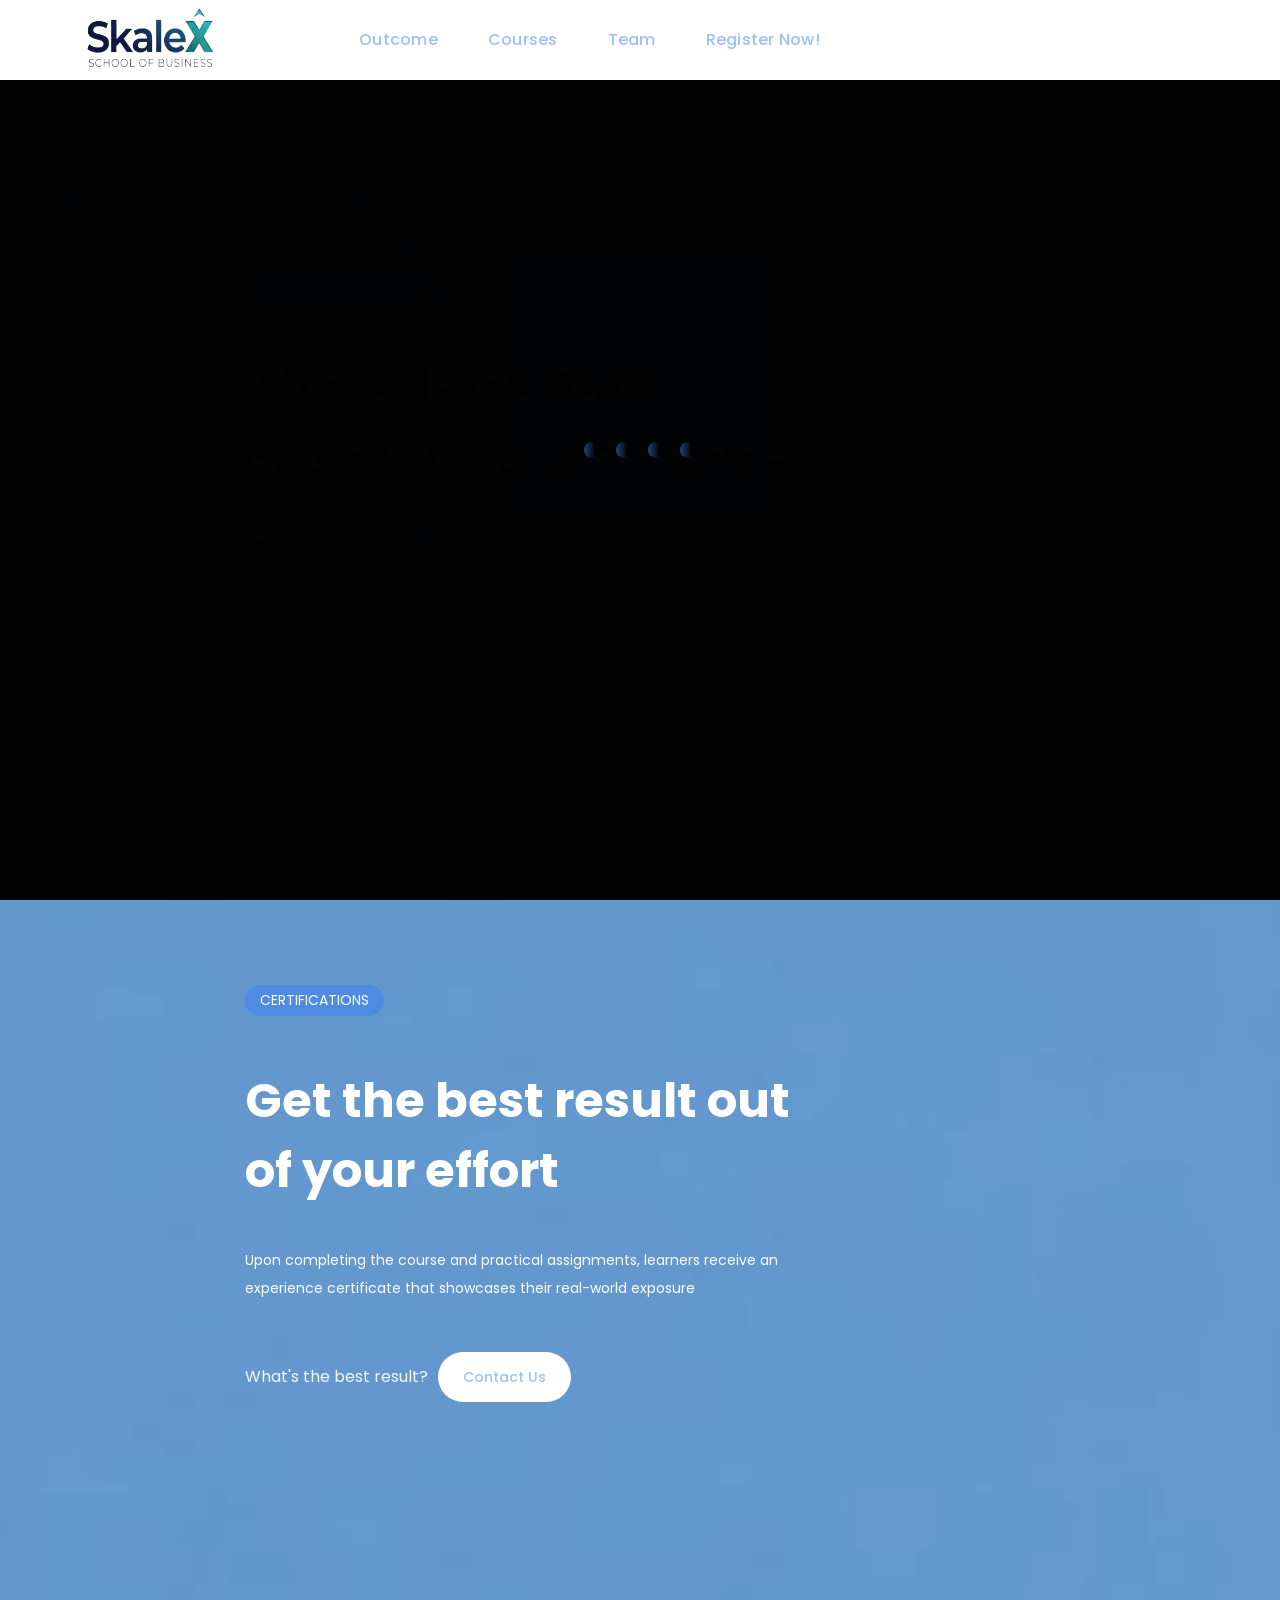
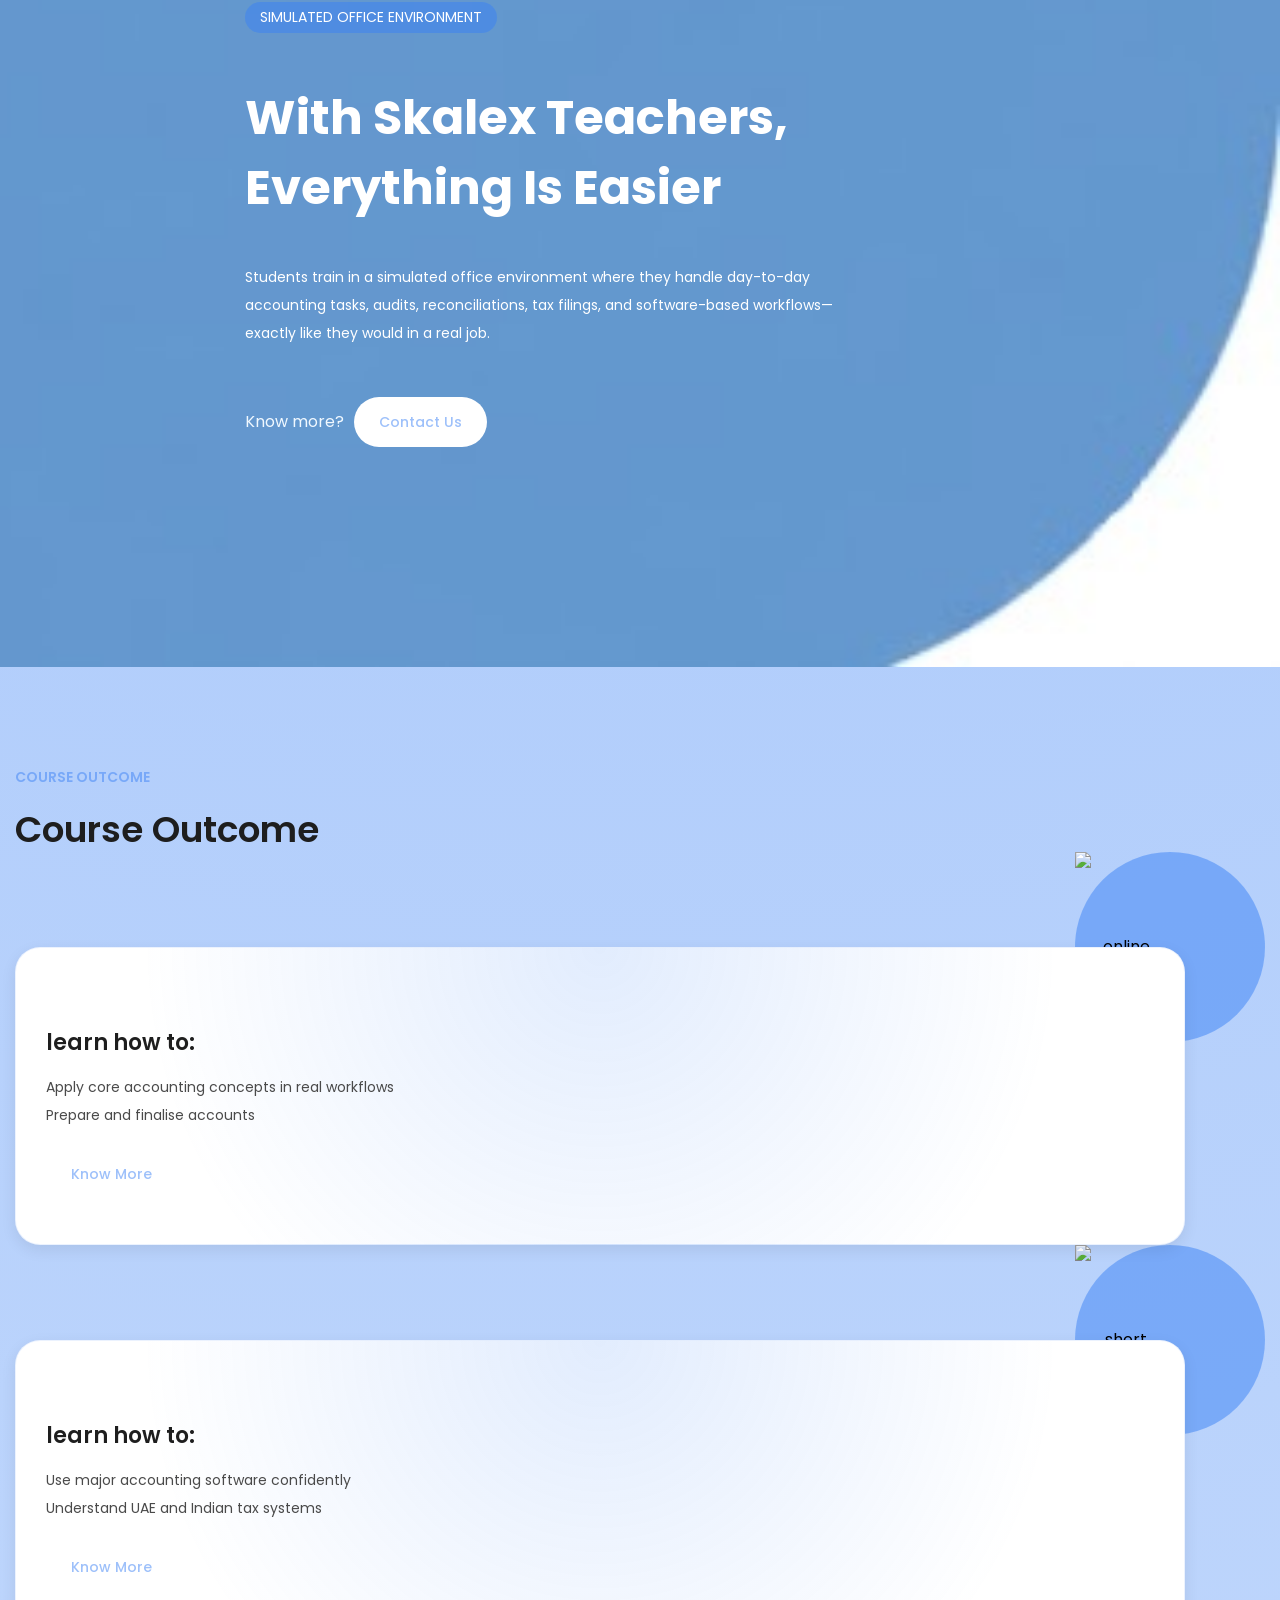
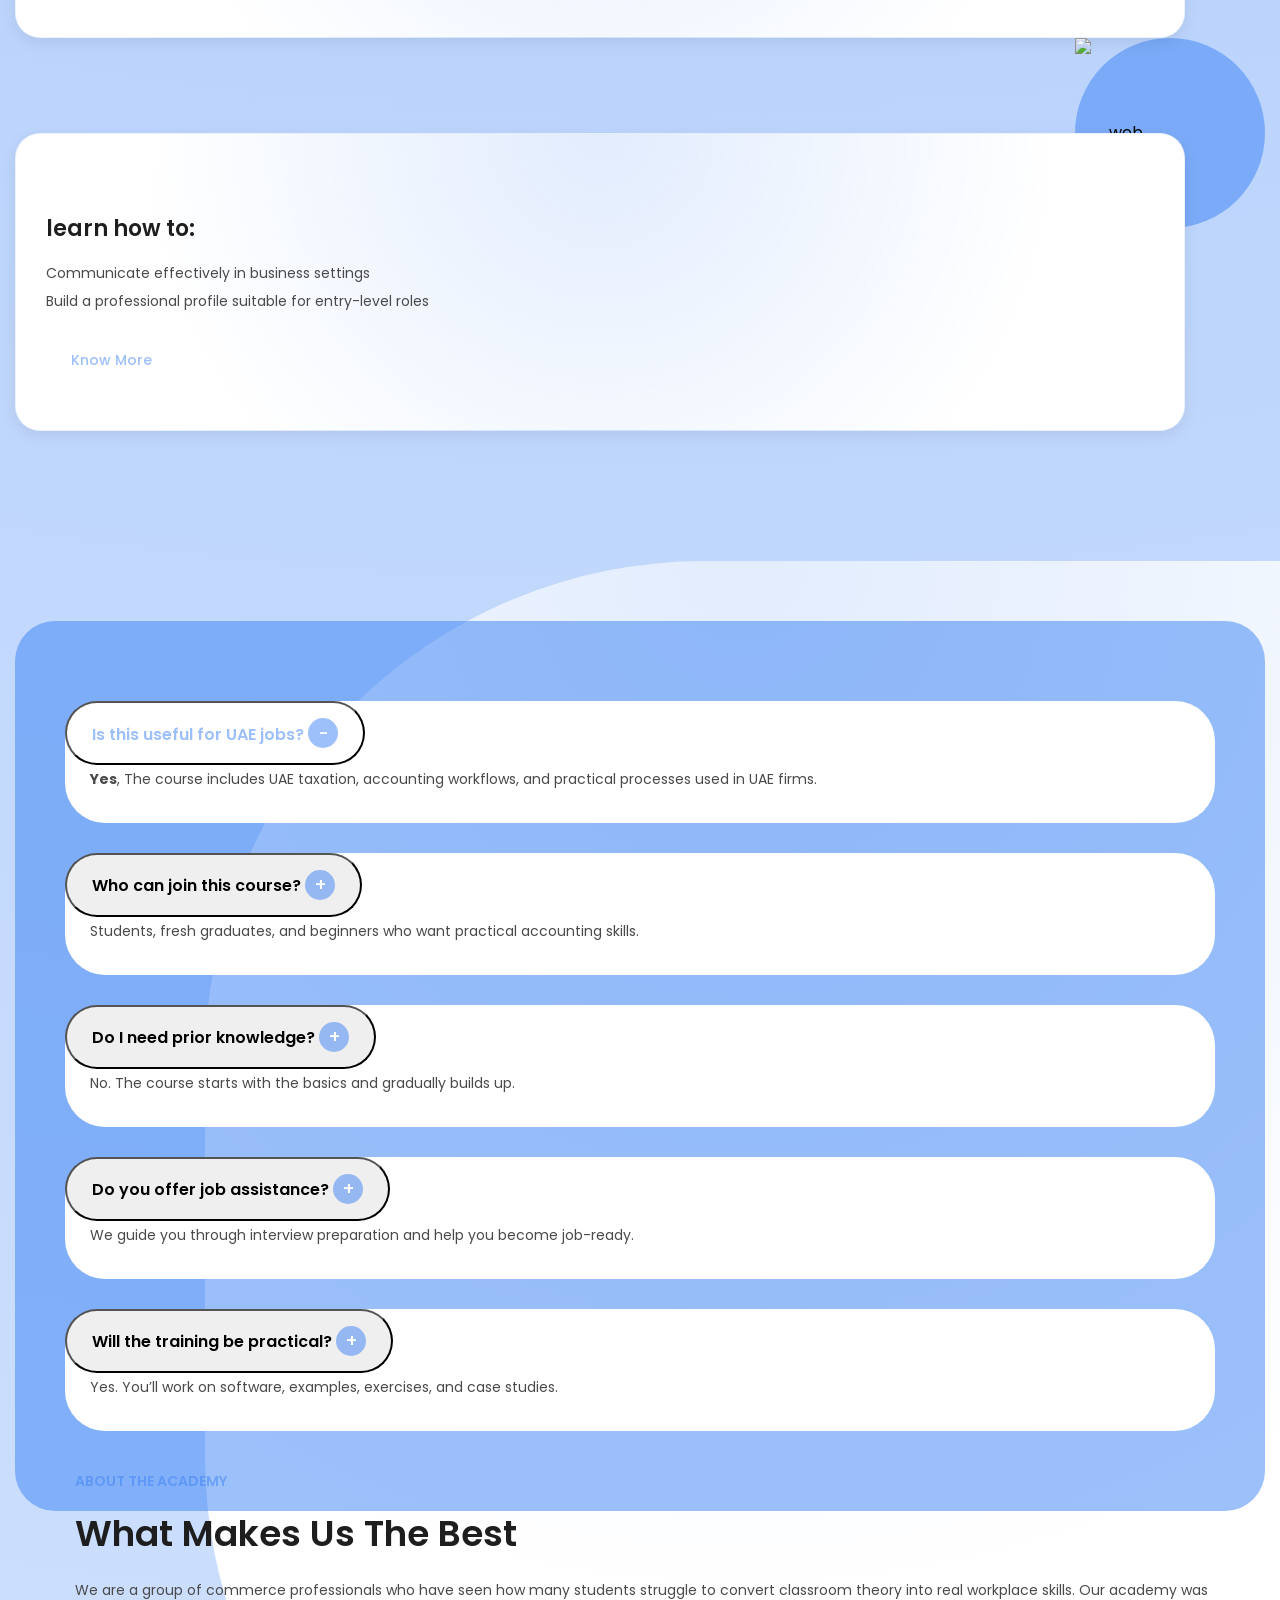
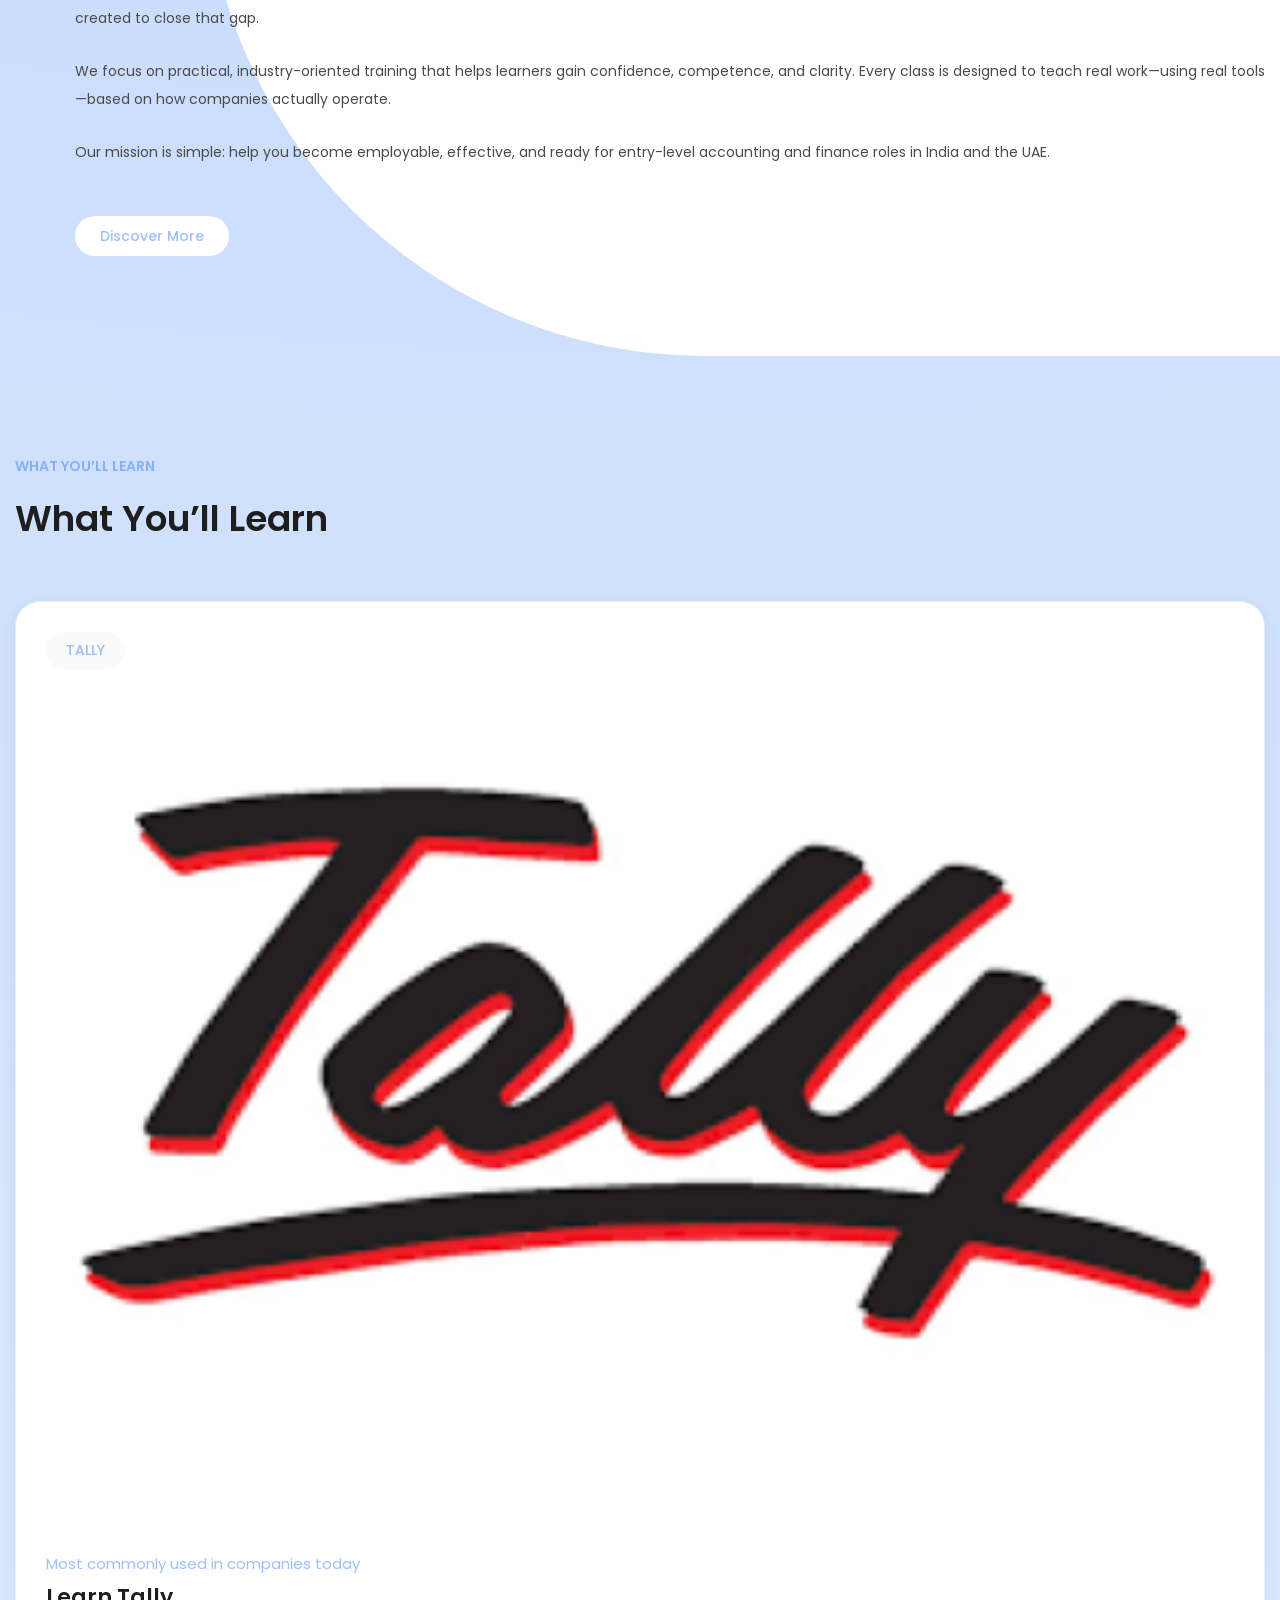
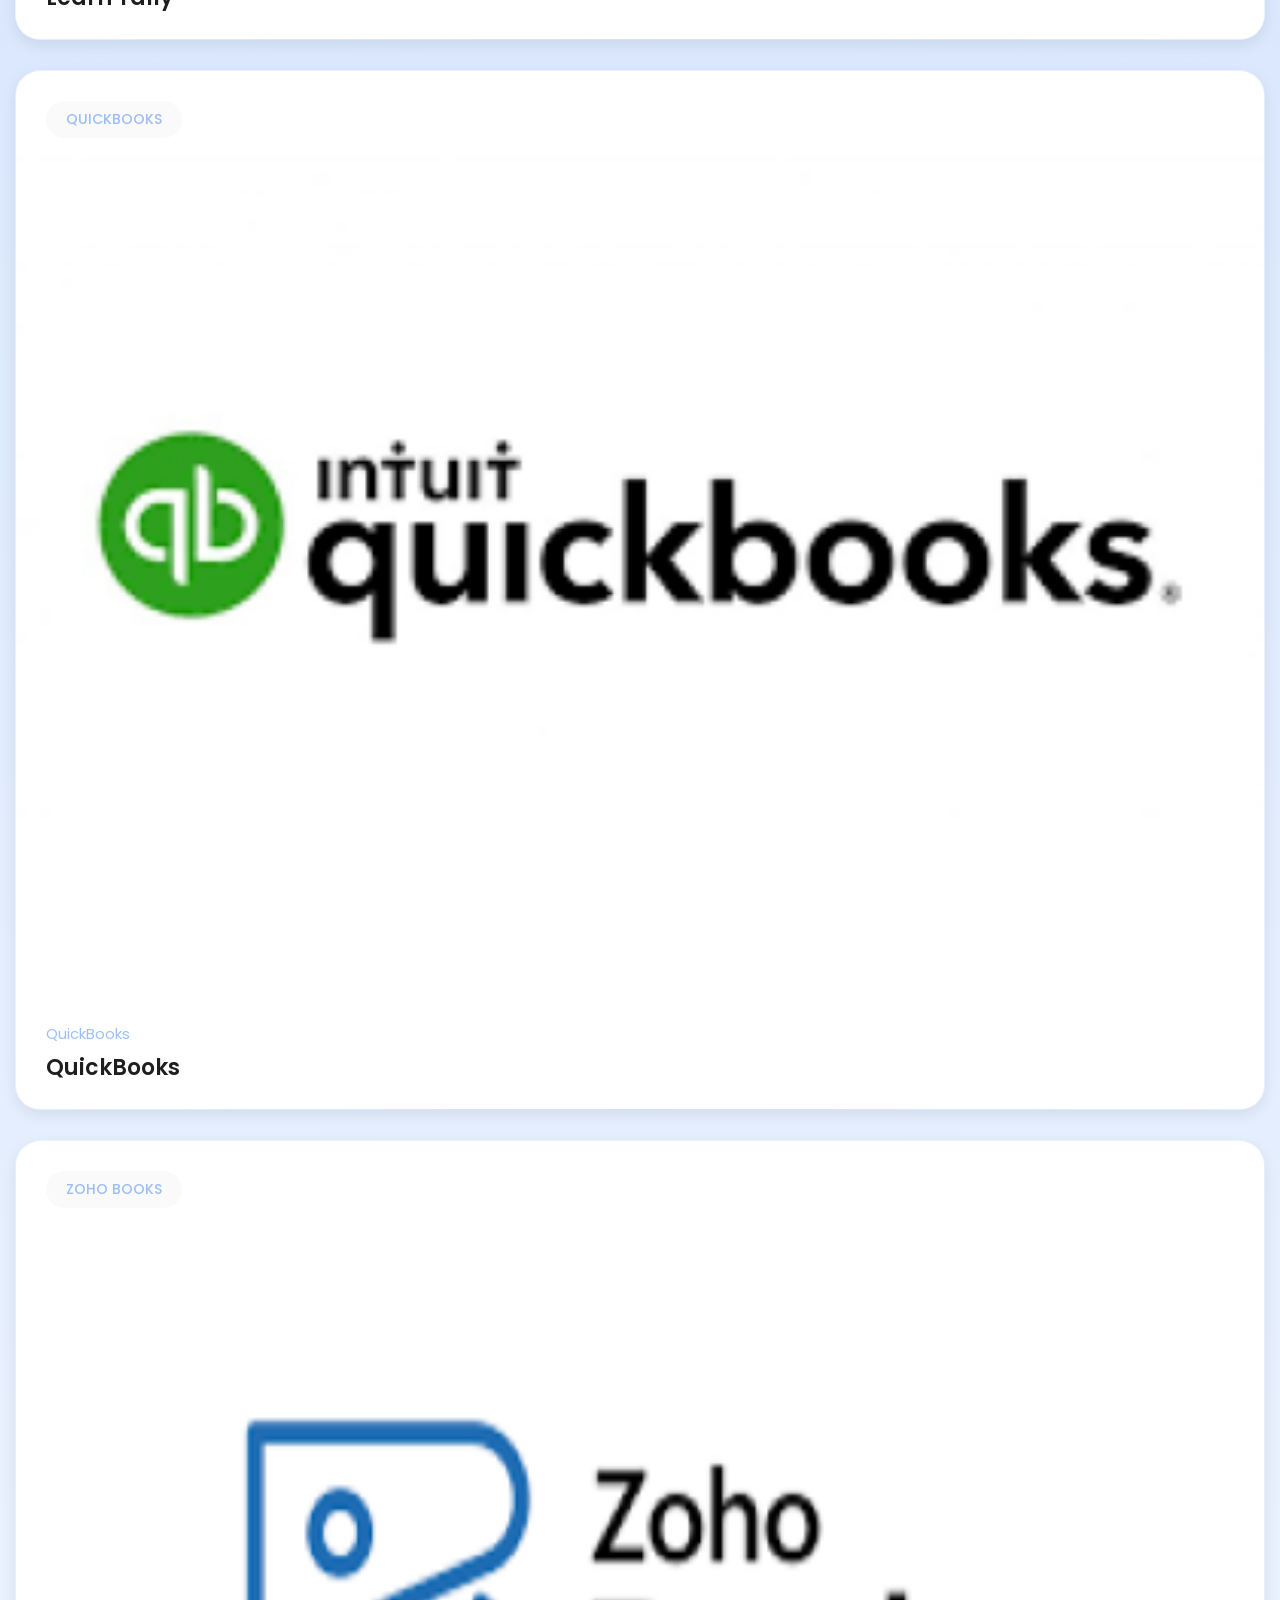
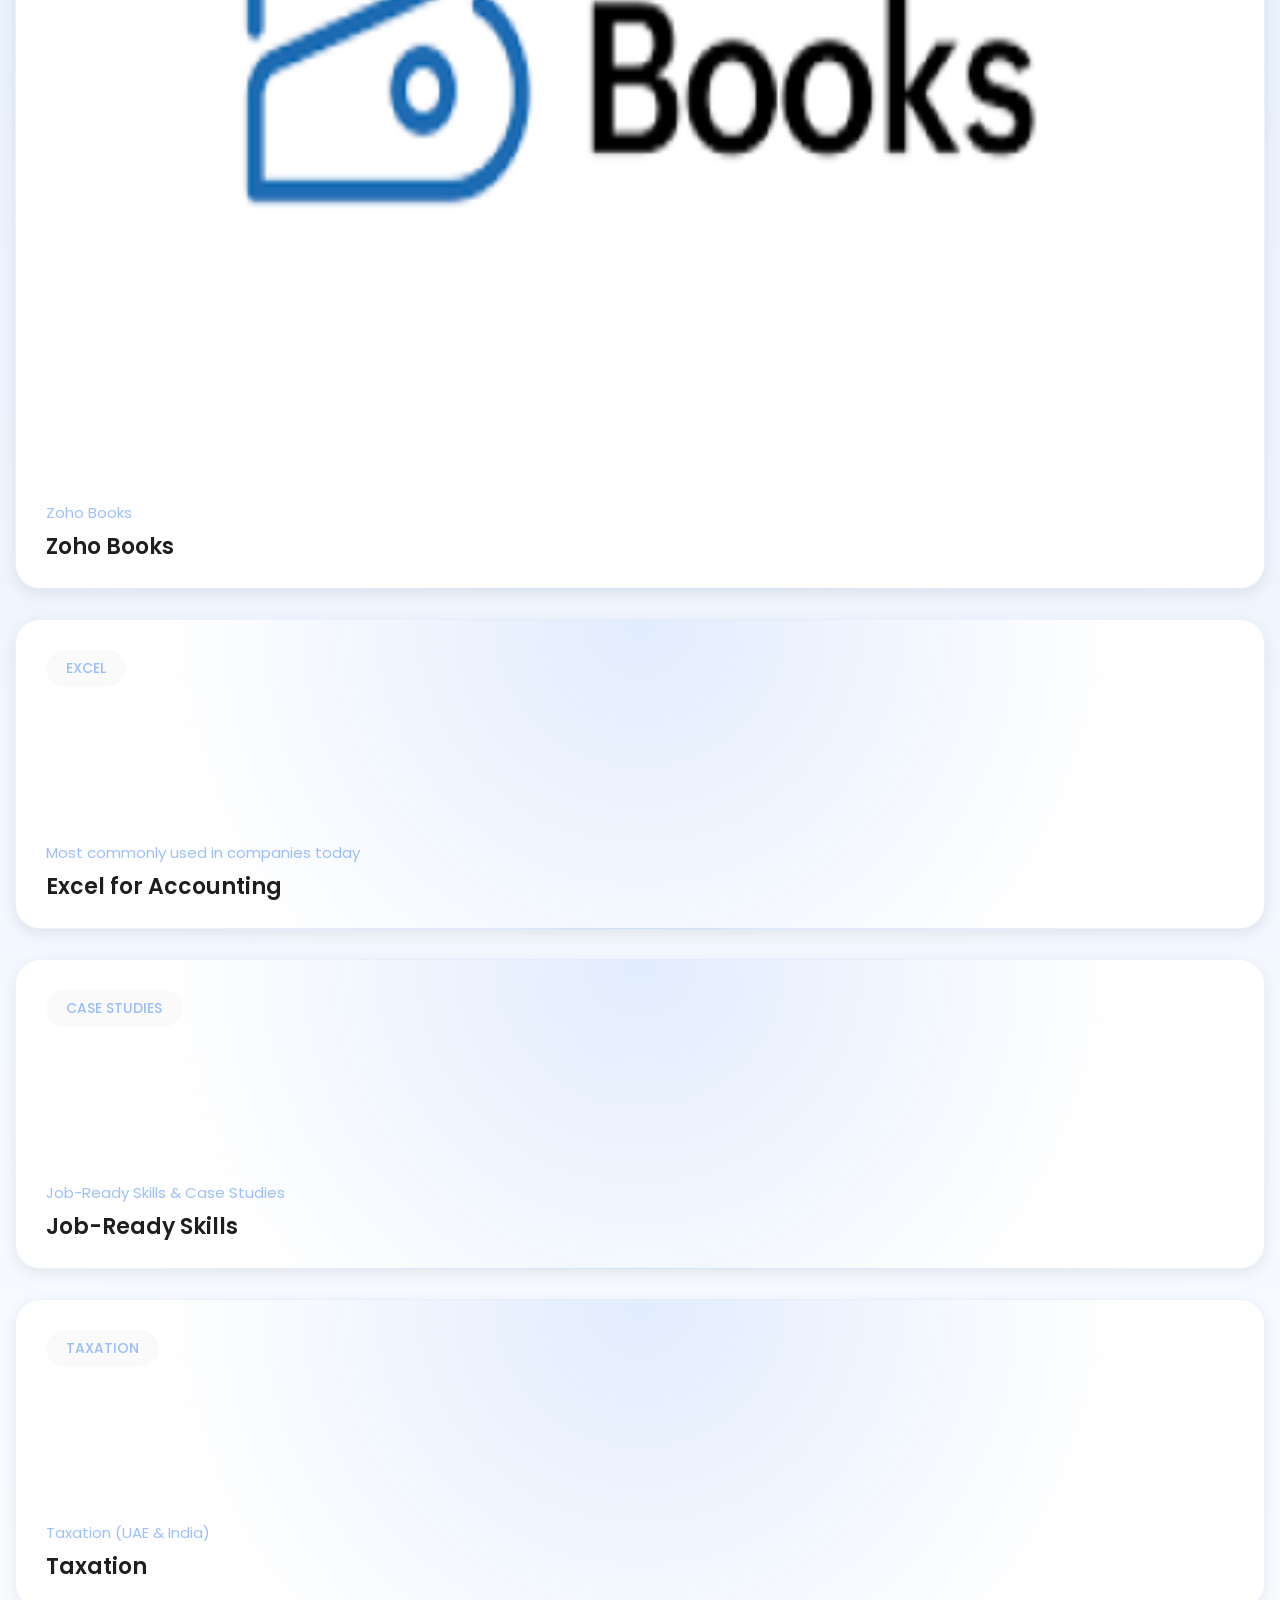
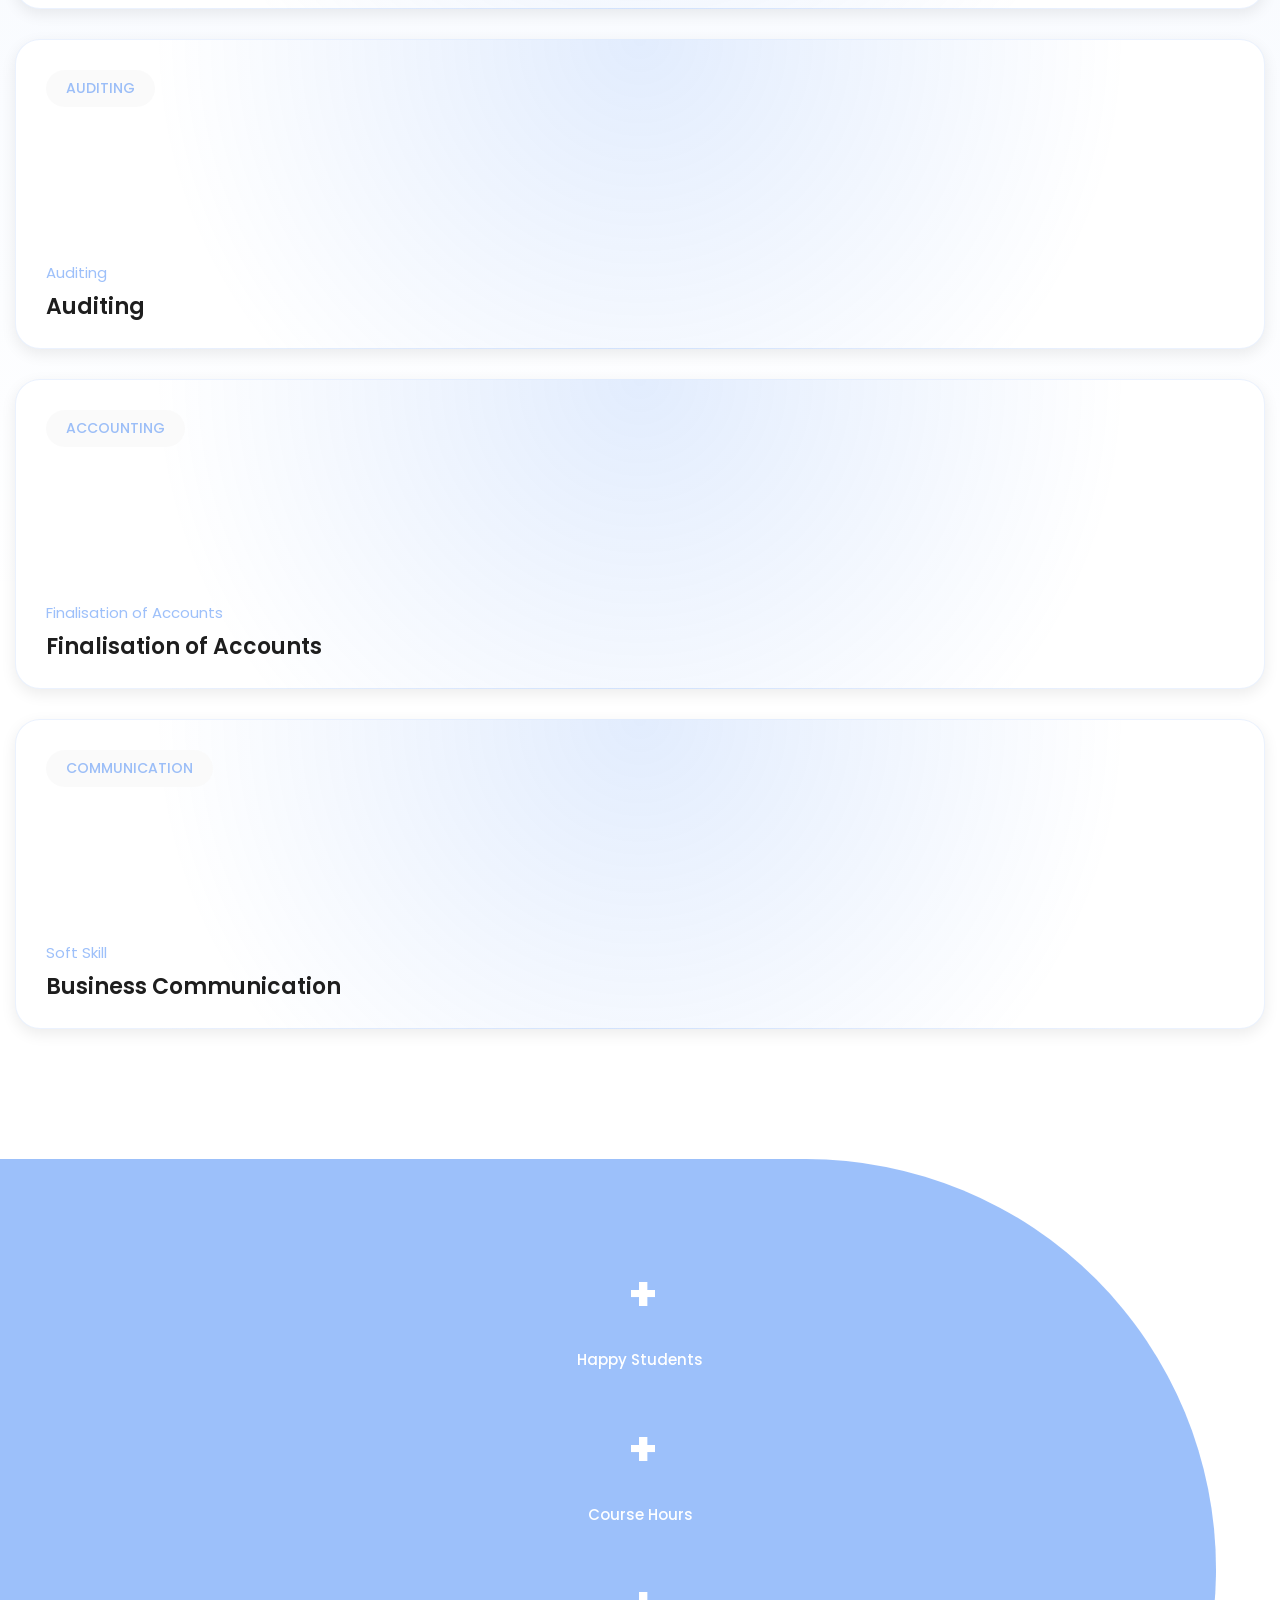
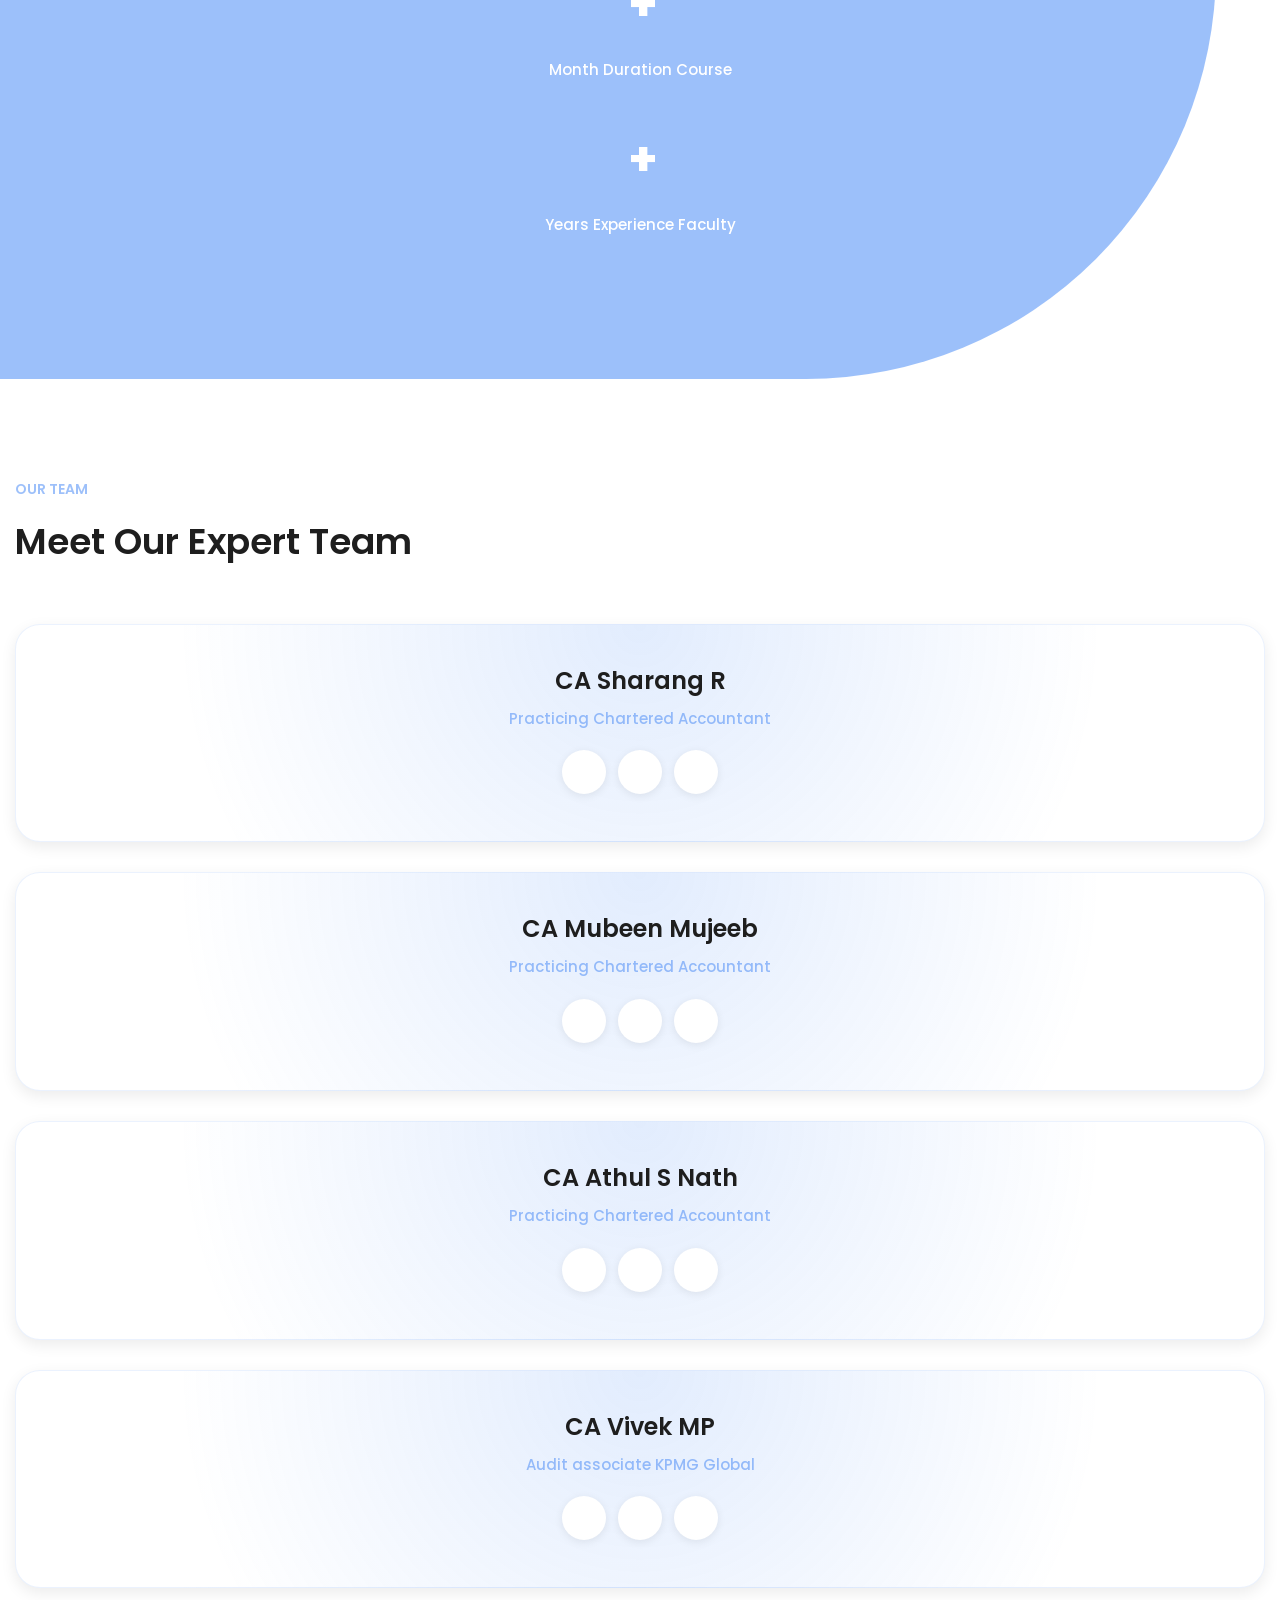
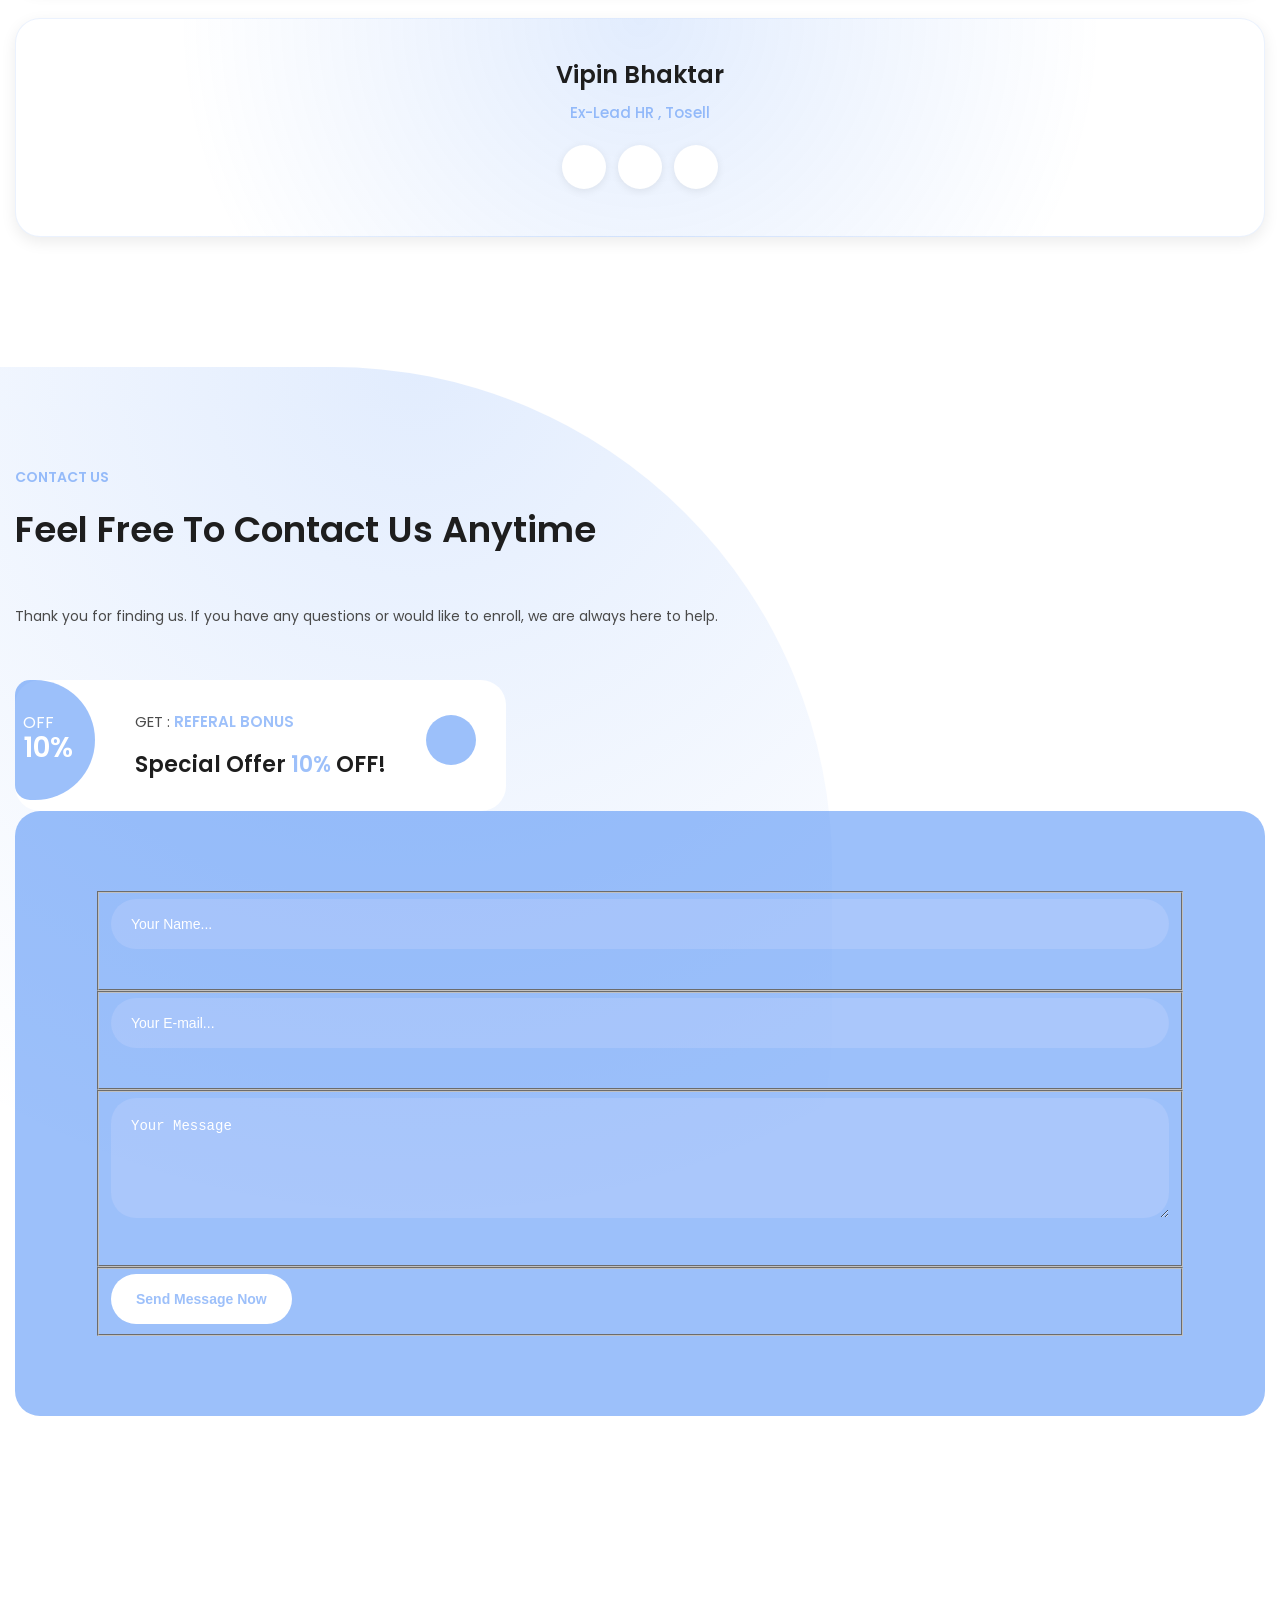
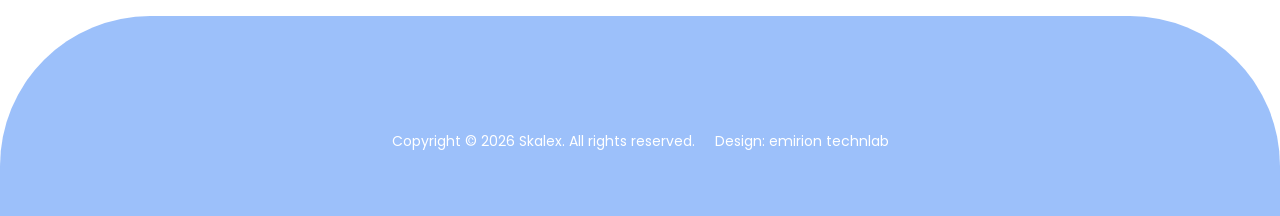
==== index.html @ 78fc22ce "changed responsive" ====
<!DOCTYPE html>
<html lang="en">

  <head>

    <meta charset="utf-8">
    <meta name="viewport" content="width=device-width, initial-scale=1, shrink-to-fit=no">
    <link href="https://fonts.googleapis.com/css2?family=Poppins:wght@100;200;300;400;500;600;700;800;900&display=swap" rel="stylesheet">

    <title>Skalex - Academy</title>

    <!-- Favicon -->
    <link rel="icon" type="image/jpeg" href="assets/images/favicon-removebg-preview.png">

    <!-- Bootstrap core CSS -->
    <link href="vendor/bootstrap/css/bootstrap.min.css" rel="stylesheet">


    <!-- Additional CSS Files -->
    <link rel="stylesheet" href="assets/css/fontawesome.css">
    <link rel="stylesheet" href="assets/css/templatemo-scholar.css">
    <link rel="stylesheet" href="assets/css/owl.css">
    <link rel="stylesheet" href="assets/css/animate.css">
    <link rel="stylesheet"href="https://unpkg.com/swiper@7/swiper-bundle.min.css"/>
    <link rel="stylesheet" href="assets/css/responsive.css">

  </head>

<body>

  <!-- ***** Preloader Start ***** -->
  <div id="js-preloader" class="js-preloader">
    <div class="preloader-inner">
      <span class="dot"></span>
      <div class="dots">
        <span></span>
        <span></span>
        <span></span>
      </div>
    </div>
  </div>
  <!-- ***** Preloader End ***** -->

  <!-- ***** Header Area Start ***** -->
  <header class="header-area header-sticky">
    <div class="container">
        <div class="row">
            <div class="col-12">
                <nav class="main-nav">
                    <!-- ***** Logo Start ***** -->
                    <a href="index.html" class="logo">
                        <img src="assets/images/favicon-removebg-preview.png" alt="Skalex Logo" style="height: 70px; width: auto; max-width: 200px; padding-left: 70px;"> &ensp; &ensp;
                        <!-- <h1>Skalex</h1> -->
                    </a>
                    <!-- ***** Logo End ***** -->
                    <!-- ***** Serach Start ***** -->
                    <!-- <div class="search-input">
                      <form id="search" action="#">
                        <input type="text" placeholder="Type Something" id='searchText' name="searchKeyword" onkeypress="handle" />
                        <i class="fa fa-search"></i>
                      </form>
                    </div> -->
                    <!-- ***** Serach Start ***** -->
                    <!-- ***** Menu Start ***** -->
                    <ul class="nav">
                      <li class="scroll-to-section"><a href="#top" class="active">Home</a></li>
                      <li class="scroll-to-section"><a href="#services">Outcome</a></li>
                      <li class="scroll-to-section"><a href="#courses">Courses</a></li>
                      <li class="scroll-to-section"><a href="#team">Team</a></li>
                      <!-- <li class="scroll-to-section"><a href="#events">Events</a></li> -->
                      <li class="scroll-to-section"><a href="https://wa.me/919895913599?text=Hi%2C%20I%20would%20like%20to%20know%20more%20about%20Skalex%20Institute">Register Now!</a></li>
                  </ul>   
                    <a class='menu-trigger'>
                        <span>Menu</span>
                    </a>
                    <!-- ***** Menu End ***** -->
                </nav>
            </div>
        </div>
    </div>
  </header>
  <!-- ***** Header Area End ***** -->

  <div class="main-banner" id="top">
    <div class="container">
      <div class="row">
        <div class="col-lg-12">
          <div class="owl-carousel owl-banner">
            <div class="item item-1">
              <div class="header-text">
                <span class="category">Real-World Training</span>
                <h2>Master Practical Accounting & Finance Skills</h2>
                <p>Learn Accounts, Audit, Taxation, and top finance software from experienced commerce professionals. Build real, job-ready skills for opportunities in India and the UAE.</p>
                <div class="buttons">
                  <div class="main-button">
                   <span style="color: aliceblue; margin-right: 10px; display: inline-block;">What's Skalex?</span><a href="https://wa.me/919895913599?text=Hi%2C%20I%20would%20like%20to%20know%20more%20about%20Skalex%20Institute">Contact Us</a>
                  </div>
                  <!-- <div class="icon-button">
                    <a href="#"><i class="fa fa-play"></i> What's Skalex?</a>
                  </div> -->
                </div>
              </div>
            </div>
            <div class="item item-2">
              <div class="header-text">
                <span class="category">certifications</span>
                <h2>Get the best result out of your effort</h2>
                <p>Upon completing the course and practical assignments, learners receive an experience certificate that showcases their real-world exposure</p>
                <div class="buttons">
                  <div class="main-button">
                    <span style="color: aliceblue; margin-right: 10px; display: inline-block;">What's the best result?</span><a href="https://wa.me/919895913599?text=Hi%2C%20I%20would%20like%20to%20know%20more%20about%20Skalex%20Institute">Contact Us</a>
                  </div>
                  <!-- <div class="icon-button">
                    <a href="#"><i class="fa fa-play"></i> What's the best result?</a>
                  </div> -->
                </div>
              </div>
            </div>
            <div class="item item-3">
              <div class="header-text">
                <span class="category">simulated office environment</span>
                <h2>With Skalex Teachers, Everything Is Easier</h2>
                <p>Students train in a simulated office environment where they handle day-to-day accounting tasks, audits, reconciliations, tax filings, and software-based workflows—exactly like they would in a real job.</p>
                <div class="buttons">
                  <div class="main-button">
                  <span style="color: aliceblue; margin-right: 10px; display: inline-block;">Know more?</span><a href="https://wa.me/919895913599?text=Hi%2C%20I%20would%20like%20to%20know%20more%20about%20Skalex%20Institute">Contact Us</a>
                  </div>
                  <!-- <div class="icon-button">
                    <a href="#"><i class="fa fa-play"></i> Know more?</a>
                  </div> -->
                </div>
              </div>
            </div>
          </div>
        </div>
      </div>
    </div>
  </div>

  <div class="services section" id="services">
    <div class="container">
      <div class="row">
        <div class="col-lg-12 text-center">
          <div class="section-heading">
            <h6>Course outcome</h6>
            <h2>course outcome</h2>
          </div>
        </div>
      </div>
      <div class="row">
        <div class="col-lg-4 col-md-6 col-sm-12">
          <div class="service-item">
            <div class="icon">
              <img src="assets/images/service-01.png" alt="online degrees">
            </div>
            <div class="main-content">
              <h4>learn how to:</h4>
              <p>Apply core accounting concepts in real workflows<br>Prepare and finalise accounts</p>
              <div class="main-button">
                <a href="https://wa.me/919895913599?text=Hi%2C%20I%20would%20like%20to%20know%20more%20about%20Skalex%20Institute">Know More</a>
              </div>
            </div>
          </div>
        </div>
        <div class="col-lg-4 col-md-6">
          <div class="service-item">
            <div class="icon">
              <img src="assets/images/service-02.png" alt="short courses">
            </div>
            <div class="main-content">
              <h4>learn how to:</h4>
              <p>Use major accounting software confidently<br>Understand UAE and Indian tax systems</p>
              <div class="main-button">
                <a href="https://wa.me/919895913599?text=Hi%2C%20I%20would%20like%20to%20know%20more%20about%20Skalex%20Institute">Know More</a>
              </div>
            </div>
          </div>
        </div>
        <div class="col-lg-4 col-md-6">
          <div class="service-item">
            <div class="icon">
              <img src="assets/images/service-03.png" alt="web experts">
            </div>
            <div class="main-content">
              <h4>learn how to:</h4>
              <p>Communicate effectively in business settings<br>Build a professional profile suitable for entry-level roles</p>
              <div class="main-button">
                <a href="https://wa.me/919895913599?text=Hi%2C%20I%20would%20like%20to%20know%20more%20about%20Skalex%20Institute">Know More</a>
              </div>
            </div>
          </div>
        </div>
      </div>
    </div>
  </div>

  <div class="section about-us">
    <div class="container">
      <div class="row">
        <div class="col-lg-6 offset-lg-1">
          <div class="accordion" id="accordionExample">
            <div class="accordion-item">
              <h2 class="accordion-header" id="headingOne">
                <button class="accordion-button" type="button" data-bs-toggle="collapse" data-bs-target="#collapseOne" aria-expanded="true" aria-controls="collapseOne">
                  Is this useful for UAE jobs?
                </button>
              </h2>
              <div id="collapseOne" class="accordion-collapse collapse show" aria-labelledby="headingOne" data-bs-parent="#accordionExample">
                <div class="accordion-body">
                  <strong>Yes</strong>,  The course includes UAE taxation, accounting workflows, and practical processes used in UAE firms.

 
                </div>
              </div>
            </div>
            <div class="accordion-item">
              <h2 class="accordion-header" id="headingTwo">
                <button class="accordion-button collapsed" type="button" data-bs-toggle="collapse" data-bs-target="#collapseTwo" aria-expanded="false" aria-controls="collapseTwo">
                  Who can join this course?
                </button>
              </h2>
              <div id="collapseTwo" class="accordion-collapse collapse" aria-labelledby="headingTwo" data-bs-parent="#accordionExample">
                <div class="accordion-body">
                  Students, fresh graduates, and beginners who want practical accounting skills.
<!-- 
                  <strong>almesit amet</strong>, consectetur adipiscing elit, sed doesn't eiusmod tempor incididunt ut labore consectetur <code>adipiscing</code> elit, sed do eiusmod tempor incididunt ut labore et dolore magna aliqua. Quis ipsum suspendisse ultrices gravida.
                   -->
                </div>
              </div>
            </div>
            <div class="accordion-item">
              <h2 class="accordion-header" id="headingThree">
                <button class="accordion-button collapsed" type="button" data-bs-toggle="collapse" data-bs-target="#collapseThree" aria-expanded="false" aria-controls="collapseThree">
                  Do I need prior knowledge?
                </button>
              </h2>
              <div id="collapseThree" class="accordion-collapse collapse" aria-labelledby="headingThree" data-bs-parent="#accordionExample">
                <div class="accordion-body">
                 No. The course starts with the basics and gradually builds up.
 
                </div>
              </div>
            </div>
            <div class="accordion-item">
              <h2 class="accordion-header" id="headingFourA">
                <button class="accordion-button collapsed" type="button" data-bs-toggle="collapse" data-bs-target="#collapseFourA" aria-expanded="false" aria-controls="collapseFourA">
                  Do you offer job assistance?
                </button>
              </h2>
              <div id="collapseFourA" class="accordion-collapse collapse" aria-labelledby="headingFourA" data-bs-parent="#accordionExample">
                <div class="accordion-body">
                 We guide you through interview preparation and help you become job-ready.
 
                </div>
              </div>
            </div>
            <div class="accordion-item">
              <h2 class="accordion-header" id="headingFour">
                <button class="accordion-button collapsed" type="button" data-bs-toggle="collapse" data-bs-target="#collapseFour" aria-expanded="false" aria-controls="collapseFour">
                  Will the training be practical?
                </button>
              </h2>
              <div id="collapseFour" class="accordion-collapse collapse" aria-labelledby="headingFour" data-bs-parent="#accordionExample">
                <div class="accordion-body">
                  Yes. You’ll work on software, examples, exercises, and case studies. 
                </div>
              </div>
            </div>
          </div>
        </div>
        <div class="col-lg-5 align-self-center">
          <div class="section-heading">
            <h6>About the Academy</h6>
            <h2>What makes us the best</h2>
            <p>We are a group of commerce professionals who have seen how many students struggle to convert classroom theory into real workplace skills. Our academy was created to close that gap.</p>
            <br>
            <p>We focus on practical, industry-oriented training that helps learners gain confidence, competence, and clarity. Every class is designed to teach real work—using real tools—based on how companies actually operate.</p>
            <br>
            <p>Our mission is simple: help you become employable, effective, and ready for entry-level accounting and finance roles in India and the UAE.</p>
            <div class="main-button">
              <a href="#">Discover More</a>
            </div>
          </div>
        </div>
      </div>
    </div>
  </div>

  <section class="section courses" id="courses" >
    <div class="container">
      <div class="row">
        <div class="col-lg-12 text-center">
          <div class="section-heading">
            <h6>What You’ll Learn</h6>
            <h2>What You’ll Learn</h2>
          </div>
        </div>
      </div>
      <!-- <ul class="event_filter">
        <li>
          <a class="is_active" href="#!" data-filter="*">Show All</a>
        </li>
        <li>
          <a href="#!" data-filter=".design">Webdesign</a>
        </li>
        <li>
          <a href="#!" data-filter=".development">Development</a>
        </li>
        <li>
          <a href="#!" data-filter=".wordpress">Wordpress</a>
        </li>
      </ul> -->
      <div class="row event_box">
        <div class="col-lg-4 col-md-6 align-self-center mb-30 event_outer design">
          <div class="events_item">
            <div class="thumb">
              <a href="#"><img src="assets/images/Tally.png" alt=""></a>
              <span class="category">Tally</span>
              <!-- <span class="price"><h6><em>*</em>*</h6></span> -->
            </div>
            <div class="down-content">
              <span class="author">Most commonly used in companies today</span>
              <h4>Learn Tally</h4>
            </div>
          </div>
        </div>
        <div class="col-lg-4 col-md-6 align-self-center mb-30 event_outer development">
          <div class="events_item">
            <div class="thumb">
              <a href="#"><img src="assets/images/Quickbooks.png" alt=""></a>
              <span class="category">QuickBooks</span>
              <!-- <span class="price"><h6><em>*</em>New</h6></span> -->
            </div>
            <div class="down-content">
              <span class="author">QuickBooks</span>
              <h4>QuickBooks</h4>
            </div>
          </div>
        </div>
        <div class="col-lg-4 col-md-6 align-self-center mb-30 event_outer design wordpress">
          <div class="events_item">
            <div class="thumb">
              <a href="#"><img src="assets/images/Zoho.png" alt=""></a>
              <span class="category">Zoho Books</span>
              <!-- <span class="price"><h6><em>$</em>640</h6></span> -->
            </div>
            <div class="down-content">
              <span class="author">Zoho Books</span>
              <h4>Zoho Books</h4>
            </div>
          </div>
        </div>
        <div class="col-lg-4 col-md-6 align-self-center mb-30 event_outer design">
          <div class="events_item">
            <div class="thumb">
              <a href="#"><img src="assets/images/course-06.jpg" alt=""></a>
              <span class="category">Excel</span>
              <!-- <span class="price"><h6><em>*</em>*</h6></span> -->
            </div>
            <div class="down-content">
              <span class="author">Most commonly used in companies today</span>
              <h4>Excel for Accounting</h4>
            </div>
          </div>
        </div>
        <div class="col-lg-4 col-md-6 align-self-center mb-30 event_outer development">
          <div class="events_item">
            <div class="thumb">
              <a href="#"><img src="assets/images/course-02.jpg" alt=""></a>
              <span class="category">Case Studies</span>
              <!-- <span class="price"><h6><em>*</em>New</h6></span> -->
            </div>
            <div class="down-content">
              <span class="author">Job-Ready Skills & Case Studies</span>
              <h4>Job-Ready Skills</h4>
            </div>
          </div>
        </div>
        <div class="col-lg-4 col-md-6 align-self-center mb-30 event_outer design wordpress">
          <div class="events_item">
            <div class="thumb">
              <a href="#"><img src="assets/images/course-03.jpg" alt=""></a>
              <span class="category">Taxation</span>
              <!-- <span class="price"><h6><em>$</em>640</h6></span> -->
            </div>
            <div class="down-content">
              <span class="author">Taxation (UAE & India)</span>
              <h4>Taxation</h4>
            </div>
          </div>
        </div>
        <div class="col-lg-4 col-md-6 align-self-center mb-30 event_outer development">
          <div class="events_item">
            <div class="thumb">
              <a href="#"><img src="assets/images/course-04.jpg" alt=""></a>
              <span class="category">Auditing</span>
              <!-- <span class="price"><h6><em>$</em>450</h6></span> -->
            </div>
            <div class="down-content">
              <span class="author">Auditing</span>
              <h4>Auditing</h4>
            </div>
          </div>
        </div>
        <div class="col-lg-4 col-md-6 align-self-center mb-30 event_outer wordpress development">
          <div class="events_item">
            <div class="thumb">
              <a href="#"><img src="assets/images/course-05.jpg" alt=""></a>
              <span class="category">Accounting</span>
              <!-- <span class="price"><h6><em>$</em>320</h6></span> -->
            </div>
            <div class="down-content">
              <span class="author">Finalisation of Accounts</span>
              <h4>Finalisation of Accounts</h4>
            </div>
          </div>
        </div>
        <div class="col-lg-4 col-md-6 align-self-center mb-30 event_outer wordpress design">
          <div class="events_item">
            <div class="thumb">
              <a href="#"><img src="assets/images/course-01.jpg" alt=""></a>
              <span class="category">Communication</span>
              <!-- <span class="price"><h6><em>$</em>240</h6></span> -->
            </div>
            <div class="down-content">
              <span class="author">Soft Skill</span>
              <h4>Business Communication</h4>
            </div>
          </div>
        </div>
      </div>
    </div>
  </section>

  <div class="section fun-facts">
    <div class="container">
      <div class="row">
        <div class="col-lg-12">
          <div class="wrapper">
            <div class="row">
              <div class="col-lg-3 col-md-6">
                <div class="counter">
                  <h2 class="timer count-title count-number" data-to="150" data-speed="1000"></h2>
                   <p class="count-text ">Happy Students</p>
                </div>
              </div>
              <div class="col-lg-3 col-md-6">
                <div class="counter">
                  <h2 class="timer count-title count-number" data-to="804" data-speed="1000"></h2>
                  <p class="count-text ">Course Hours</p>
                </div>
              </div>
              <div class="col-lg-3 col-md-6">
                <div class="counter">
                  <h2 class="timer count-title count-number" data-to="3" data-speed="1000"></h2>
                  <p class="count-text ">Month Duration Course</p>
                </div>
              </div>
              <div class="col-lg-3 col-md-6">
                <div class="counter end">
                  <h2 class="timer count-title count-number" data-to="5" data-speed="1000"></h2>
                  <p class="count-text ">Years Experience Faculty</p>
                </div>
              </div>
            </div>
          </div>
        </div>
      </div>
    </div>
  </div>

  <div class="team section" id="team">
    <div class="container">
      <div class="row">
        <div class="col-lg-12 text-center">
          <div class="section-heading">
            <h6>Our Team</h6>
            <h2>Meet Our Expert Team</h2>
          </div>
        </div>
      </div>
      <!-- First row: 3 columns -->
      <div class="row justify-content-center">
        
        <div class="col-lg-3 col-md-6 col-sm-12">
          <div class="team-member">
            <div class="main-content">
              <h4>CA Sharang R</h4>
              <span class="category">Practicing Chartered Accountant</span>
              <ul class="social-icons">
                <li><a href="#"><i class="fab fa-facebook"></i></a></li>
                <li><a href="#"><i class="fab fa-twitter"></i></a></li>
                <li><a href="#"><i class="fab fa-linkedin"></i></a></li>
              </ul>
            </div>
          </div>
        </div>
        <div class="col-lg-3 col-md-6 col-sm-12">
          <div class="team-member">
            <div class="main-content">
              <h4>CA Mubeen Mujeeb</h4>
              <span class="category">Practicing Chartered Accountant</span>
              <ul class="social-icons">
                <li><a href="#"><i class="fab fa-facebook"></i></a></li>
                <li><a href="#"><i class="fab fa-twitter"></i></a></li>
                <li><a href="#"><i class="fab fa-linkedin"></i></a></li>
              </ul>
            </div>
          </div>
        </div>
        <div class="col-lg-3 col-md-6 col-sm-12">
          <div class="team-member">
            <div class="main-content">
              <h4>CA Athul S Nath</h4>
              <span class="category">Practicing Chartered Accountant</span>
              <ul class="social-icons">
                <li><a href="#"><i class="fab fa-facebook"></i></a></li>
                <li><a href="#"><i class="fab fa-twitter"></i></a></li>
                <li><a href="#"><i class="fab fa-linkedin"></i></a></li>
              </ul>
            </div>
          </div>
        </div>
      </div>

      <!-- Second row: 2 columns -->
      <div class="row team-row--bottom justify-content-center">
        <div class="col-lg-3 col-md-6 col-sm-12">
          <div class="team-member">
            <div class="main-content">
              <h4>CA Vivek MP</h4>
              <span class="category">Audit associate KPMG Global</span>
              <ul class="social-icons">
                <li><a href="#"><i class="fab fa-facebook"></i></a></li>
                <li><a href="#"><i class="fab fa-twitter"></i></a></li>
                <li><a href="#"><i class="fab fa-linkedin"></i></a></li>
              </ul>
            </div>
          </div>
        </div>
        <div class="col-lg-3 col-md-6 col-sm-12">
          <div class="team-member">
            <div class="main-content">
              <h4>Vipin Bhaktar</h4>
              <span class="category">Ex-Lead HR , Tosell</span>
              <ul class="social-icons">
                <li><a href="#"><i class="fab fa-facebook"></i></a></li>
                <li><a href="#"><i class="fab fa-twitter"></i></a></li>
                <li><a href="#"><i class="fab fa-linkedin"></i></a></li>
              </ul>
            </div>
          </div>
        </div>
      </div>
    </div>
  </div>

  <!-- <div class="section testimonials">
    <div class="container">
      <div class="row">
        <div class="col-lg-7">
          <div class="owl-carousel owl-testimonials">
            <div class="item">
              <p>“Please tell your friends or collegues about TemplateMo website. Anyone can access the website to download free templates. Thank you for visiting.”</p>
              <div class="author">
                <img src="assets/images/testimonial-author.jpg" alt="">
                <span class="category">Full Stack Master</span>
                <h4>Claude David</h4>
              </div>
            </div>
            <div class="item">
              <p>“Lorem ipsum dolor sit amet, consectetur adipiscing elit, sed do eiusmod tempor incididunt ut labore et dolore magna aliqua. Quis ipsum suspendisse ultrices gravid.”</p>
              <div class="author">
                <img src="assets/images/testimonial-author.jpg" alt="">
                <span class="category">UI Expert</span>
                <h4>Thomas Jefferson</h4>
              </div>
            </div>
            <div class="item">
              <p>“Scholar is free website template provided by TemplateMo for educational related websites. This CSS layout is based on Bootstrap v5.3.0 framework.”</p>
              <div class="author">
                <img src="assets/images/testimonial-author.jpg" alt="">
                <span class="category">Digital Animator</span>
                <h4>Stella Blair</h4>
              </div>
            </div>
          </div>
        </div>
        <div class="col-lg-5 align-self-center">
          <div class="section-heading">
            <h6>TESTIMONIALS</h6>
            <h2>What they say about us?</h2>
            <p>You can search free CSS templates on Google using different keywords such as templatemo portfolio, templatemo gallery, templatemo blue color, etc.</p>
          </div>
        </div>
      </div>
    </div>
  </div> -->
<!-- 
  <div class="section events" id="events">
    <div class="container">
      <div class="row">
        <div class="col-lg-12 text-center">
          <div class="section-heading">
            <h6>Schedule</h6>
            <h2>Upcoming Events</h2>
          </div>
        </div>
        <div class="col-lg-12 col-md-6">
          <div class="item">
            <div class="row">
              <div class="col-lg-3">
                <div class="image">
                  <img src="assets/images/event-01.jpg" alt="">
                </div>
              </div>
              <div class="col-lg-9">
                <ul>
                  <li>
                    <span class="category">Web Design</span>
                    <h4>UI Best Practices</h4>
                  </li>
                  <li>
                    <span>Date:</span>
                    <h6>16 Feb 2036</h6>
                  </li>
                  <li>
                    <span>Duration:</span>
                    <h6>22 Hours</h6>
                  </li>
                  <li>
                    <span>Price:</span>
                    <h6>$120</h6>
                  </li>
                </ul>
                <a href="#"><i class="fa fa-angle-right"></i></a>
              </div>
            </div>
          </div>
        </div>
        <div class="col-lg-12 col-md-6">
          <div class="item">
            <div class="row">
              <div class="col-lg-3">
                <div class="image">
                  <img src="assets/images/event-02.jpg" alt="">
                </div>
              </div>
              <div class="col-lg-9">
                <ul>
                  <li>
                    <span class="category">Front End</span>
                    <h4>New Design Trend</h4>
                  </li>
                  <li>
                    <span>Date:</span>
                    <h6>24 Feb 2036</h6>
                  </li>
                  <li>
                    <span>Duration:</span>
                    <h6>30 Hours</h6>
                  </li>
                  <li>
                    <span>Price:</span>
                    <h6>$320</h6>
                  </li>
                </ul>
                <a href="#"><i class="fa fa-angle-right"></i></a>
              </div>
            </div>
          </div>
        </div>
        <div class="col-lg-12 col-md-6">
          <div class="item">
            <div class="row">
              <div class="col-lg-3">
                <div class="image">
                  <img src="assets/images/event-03.jpg" alt="">
                </div>
              </div>
              <div class="col-lg-9">
                <ul>
                  <li>
                    <span class="category">Full Stack</span>
                    <h4>Web Programming</h4>
                  </li>
                  <li>
                    <span>Date:</span>
                    <h6>12 Mar 2036</h6>
                  </li>
                  <li>
                    <span>Duration:</span>
                    <h6>48 Hours</h6>
                  </li>
                  <li>
                    <span>Price:</span>
                    <h6>$440</h6>
                  </li>
                </ul>
                <a href="#"><i class="fa fa-angle-right"></i></a>
              </div>
            </div>
          </div>
        </div>
      </div>
    </div>
  </div> -->

  <div class="contact-us section" id="contact">
    <div class="container">
      <div class="row">
        <div class="col-lg-6  align-self-center">
          <div class="section-heading">
            <h6>Contact Us</h6>
            <h2>Feel free to contact us anytime</h2>
            <p>Thank you for finding us. If you have any questions or would like to enroll, we are always here to help.</p>
            <div class="special-offer">
              <span class="offer">off<br><em>10%</em></span>
              <h6>Get : <em>Referal Bonus</em></h6>
              <h4>Special Offer <em>10%</em> OFF!</h4>
              <a href="#"><i class="fa fa-angle-right"></i></a>
            </div>
          </div>
        </div>
        <div class="col-lg-6">
          <div class="contact-us-content">
            <form id="contact-form">
              <div class="row">
                <div class="col-lg-12">
                  <fieldset>
                    <input type="text" name="name" id="name" placeholder="Your Name..." autocomplete="on" required>
                  </fieldset>
                </div>
                <div class="col-lg-12">
                  <fieldset>
                    <input type="email" name="email" id="email" placeholder="Your E-mail..." required>
                  </fieldset>
                </div>
                <div class="col-lg-12">
                  <fieldset>
                    <textarea name="message" id="message" placeholder="Your Message"></textarea>
                  </fieldset>
                </div>
                <div class="col-lg-12">
                  <fieldset>
                    <button type="submit" id="form-submit" class="orange-button">Send Message Now</button>
                  </fieldset>
                </div>
              </div>
            </form>
          </div>
        </div>
      </div>
    </div>
  </div>

  <footer>
    <div class="container">
      <div class="col-lg-12">
        <p>Copyright © 2026 Skalex. All rights reserved. &nbsp;&nbsp;&nbsp; Design: <a href="https://emirion.ae" rel="nofollow" target="_blank">emirion technlab</a> </p>
      </div>
    </div>
  </footer>

  <!-- Scripts -->
  <!-- Bootstrap core JavaScript -->
  <script src="vendor/jquery/jquery.min.js"></script>
  <script src="vendor/bootstrap/js/bootstrap.min.js"></script>
  <script src="assets/js/isotope.min.js"></script>
  <script src="assets/js/owl-carousel.js"></script>
  <script src="assets/js/counter.js"></script>
  <script src="assets/js/custom.js"></script>

  <!-- EmailJS SDK -->
  <script type="text/javascript" src="https://cdn.jsdelivr.net/npm/@emailjs/browser@4/dist/email.min.js"></script>
  <script type="text/javascript">
    // Initialize EmailJS
    (function(){
      emailjs.init({
        publicKey: "d-cEzcyY-5X4yqRgX", 
      });
    })();

    // Handle form submission
    document.addEventListener('DOMContentLoaded', function() {
      const contactForm = document.getElementById('contact-form');
      
      contactForm.addEventListener('submit', function(event) {
        event.preventDefault();
        
        const submitButton = document.getElementById('form-submit');
        const originalButtonText = submitButton.textContent;
        submitButton.textContent = 'Sending...';
        submitButton.disabled = true;

        // Send email using EmailJS
        emailjs.sendForm(
          'service_7f3dre7',    
          'template_1evopon', 
          this
        ).then(
          function(response) {
            console.log('SUCCESS!', response.status, response.text);
            alert('Message sent successfully!');
            contactForm.reset();
            submitButton.textContent = originalButtonText;
            submitButton.disabled = false;
          },
          function(error) {
            console.log('FAILED...', error);
            alert('Failed to send message. Please try again.');
            submitButton.textContent = originalButtonText;
            submitButton.disabled = false;
          }
        );
      });
    });
  </script>

  </body>
</html>
---- assets/css/templatemo-scholar.css ----
/* 

TemplateMo 586 Scholar

https://templatemo.com/tm-586-scholar

*/

/* ---------------------------------------------
Table of contents
------------------------------------------------
01. font & reset css
02. reset
03. global styles
04. header
05. banner
06. features
07. testimonials
08. contact
09. footer

--------------------------------------------- */
/* 
---------------------------------------------
font & reset css
--------------------------------------------- 
*/
@import url("https://fonts.googleapis.com/css2?family=Poppins:wght@100;200;300;400;500;600;700;800;900");
/* 
---------------------------------------------
reset
--------------------------------------------- 
*/
html, body, div, span, applet, object, iframe, h1, h2, h3, h4, h5, h6, p, blockquote, div
pre, a, abbr, acronym, address, big, cite, code, del, dfn, em, font, img, ins, kbd, q,
s, samp, small, strike, strong, sub, sup, tt, var, b, u, i, center, dl, dt, dd, ol, ul, li,
figure, header, nav, section, article, aside, footer, figcaption {
  margin: 0;
  padding: 0;
  border: 0;
  outline: 0;
}

.clearfix:after {
  content: ".";
  display: block;
  clear: both;
  visibility: hidden;
  line-height: 0;
  height: 0;
}

.clearfix {
  display: inline-block;
}

html[xmlns] .clearfix {
  display: block;
}

* html .clearfix {
  height: 1%;
}

ul, li {
  padding: 0;
  margin: 0;
  list-style: none;
}

header, nav, section, article, aside, footer, hgroup {
  display: block;
}

* {
  box-sizing: border-box;
}

html, body {
  font-family: 'Poppins', sans-serif;
  -ms-text-size-adjust: 100%;
  -webkit-font-smoothing: antialiased;
  -moz-osx-font-smoothing: grayscale;
  background: #ffffff;
  background-image: radial-gradient(circle at top center, rgba(59, 130, 246, 0.5), transparent 70%);
  min-height: 100vh;
  position: relative;
}

a {
  text-decoration: none !important;
}

h1, h2, h3, h4, h5, h6 {
  color: #1e1e1e;
  margin-top: 0px;
  margin-bottom: 0px;
  font-weight: 700;
}

ul {
  margin-bottom: 0px;
}

p {
  font-size: 14px;
  line-height: 28px;
  color: #4a4a4a;
}

img {
  width: 100%;
  overflow: hidden;
}

/* 
---------------------------------------------
Global Styles
--------------------------------------------- 
*/
html,
body {
  font-family: 'Poppins', sans-serif;
  background: #ffffff;
  background-image: radial-gradient(circle at top center, rgba(59, 130, 246, 0.5), transparent 70%);
  min-height: 100vh;
  position: relative;
}

::selection {
  background: linear-gradient(to right, rgba(59, 130, 246, 0.5), transparent 70%);
  color: #fff;
}

::-moz-selection {
  background: linear-gradient(to right, rgba(59, 130, 246, 0.5), transparent 70%);
  color: #fff;
}

.section {
  padding: 100px 0;
  margin-top: 0;
  background: transparent;
  position: relative;
  overflow: visible;
}

.container {
  padding-left: 15px;
  padding-right: 15px;
  position: relative;
  z-index: 1;
}

.section-heading {
  margin-bottom: 60px;
  position: relative;
  z-index: 1;
}

.section-heading h2 {
  font-size: 36px;
  font-weight: 600;
  text-transform: capitalize;
  margin: 20px 0;
  line-height: 44px;
}

.section-heading h2 em {
  color: rgba(59, 130, 246, 0.5);
  font-style: normal;
}

.section-heading h6 {
  color: rgba(59, 130, 246, 0.5);
  font-size: 14px;
  text-transform: uppercase;
  font-weight: 600;
}

.main-button a {
  display: inline-block;
  background-color: #fff;
  color: rgba(59, 130, 246, 0.5);
  font-size: 14px;
  font-weight: 500;
  height: 40px;
  line-height: 40px;
  padding: 0px 25px;
  border-radius: 20px;
  transition: all .3s;
}

.main-button a:hover {
  background-color: rgba(59, 130, 246, 0.8);
  color: #fff;
}

/* 
---------------------------------------------
Pre-loader Style
--------------------------------------------- 
*/

.js-preloader {
  position: fixed;
  top: 0;
  left: 0;
  right: 0;
  bottom: 0;
  background-color: rgba(0,0,0,0.99);
  display: -webkit-box;
  display: flex;
  -webkit-box-align: center;
  align-items: center;
  -webkit-box-pack: center;
  justify-content: center;
  opacity: 1;
  visibility: visible;
  z-index: 9999;
  -webkit-transition: opacity 0.25s ease;
  transition: opacity 0.25s ease;
}

.js-preloader.loaded {
  opacity: 0;
  visibility: hidden;
  pointer-events: none;
}

@-webkit-keyframes dot {
  50% {
      -webkit-transform: translateX(96px);
      transform: translateX(96px);
  }
}

@keyframes dot {
  50% {
      -webkit-transform: translateX(96px);
      transform: translateX(96px);
  }
}

@-webkit-keyframes dots {
  50% {
      -webkit-transform: translateX(-31px);
      transform: translateX(-31px);
  }
}

@keyframes dots {
  50% {
      -webkit-transform: translateX(-31px);
      transform: translateX(-31px);
  }
}

.preloader-inner {
  position: relative;
  width: 142px;
  height: 40px;
  background: transparent;
}

.preloader-inner .dot {
  position: absolute;
  width: 16px;
  height: 16px;
  top: 12px;
  left: 15px;
  background: linear-gradient(to right, rgba(59, 130, 246, 0.5), transparent 70%);
  border-radius: 50%;
  -webkit-transform: translateX(0);
  transform: translateX(0);
  -webkit-animation: dot 2.8s infinite;
  animation: dot 2.8s infinite;
}

.preloader-inner .dots {
  -webkit-transform: translateX(0);
  transform: translateX(0);
  margin-top: 12px;
  margin-left: 31px;
  -webkit-animation: dots 2.8s infinite;
  animation: dots 2.8s infinite;
}

.preloader-inner .dots span {
  display: block;
  float: left;
  width: 16px;
  height: 16px;
  margin-left: 16px;
  background: linear-gradient(to right, rgba(59, 130, 246, 0.5), transparent 70%);
  border-radius: 50%;
}



/* 
---------------------------------------------
Header Style
--------------------------------------------- 
*/

.background-header {
  background-color:white;
  height: 80px!important;
  position: fixed!important;
  top: 0!important;
  left: 0;
  right: 0;
  box-shadow: 0px 0px 10px rgba(0,0,0,0.15)!important;
  -webkit-transition: all .5s ease 0s;
  -moz-transition: all .5s ease 0s;
  -o-transition: all .5s ease 0s;
  transition: all .5s ease 0s;
  color: black!important;
  z-index: 9999!important;
}

.header-area {
  position: absolute;
  background-color: white;
  left: 0;
  right: 0;
  z-index: 9999;
  -webkit-transition: all .5s ease 0s;
  -moz-transition: all .5s ease 0s;
  -o-transition: all .5s ease 0s;
  transition: all .5s ease 0s;
  height: 80px !important;
  display: flex;
  align-items: center;
  width: 100%;
}

.header-area .main-nav {
  display: flex;
  width: 100%;
  align-items: center;
}

.header-area .main-nav .logo {
  -webkit-transition: all 0.3s ease 0s;
  -moz-transition: all 0.3s ease 0s;
  -o-transition: all 0.3s ease 0s;
  transition: all 0.3s ease 0s;
  display: inline-block;
  display: flex;
  align-items: center;
  flex-shrink: 0;
}

.header-area .main-nav .logo h1 {
  font-size: 36px;
  text-transform: uppercase;
  color: #fff;
  font-weight: 600;
  margin-right: 20px;
  padding-right: 20px;
  border-right: 1px solid rgba(250, 250, 250, 0.3);
}

.background-header .main-nav .logo,
.background-header .main-nav #search {
  margin-top: 0px;
  display: flex;
  align-items: center;
}

.header-area .main-nav #search {
  position: relative;
}

.header-area .main-nav #search input {
  background-color: rgba(255, 255, 255, 0.10);
  height: 44px;
  width: 250px;
  border-radius: 23px;
  border: none;
  color: black;
  font-size: 14px;
  font-weight: 300;
  padding: 0px 20px 0px;
}

.header-area .main-nav #search input::placeholder {
  color: rgba(250, 250, 250, 0.75);
}

.header-area .main-nav #search i {
  position: absolute;
  color: #fff;
  right: 20px;
  top: 15px;
  font-size: 16px;
}

.header-area .main-nav ul.nav {
  border-radius: 0px 0px 25px 25px;
  flex-basis: 100%;
  margin-right: 0px;
  justify-content: right;
  -webkit-transition: all 0.3s ease 0s;
  -moz-transition: all 0.3s ease 0s;
  -o-transition: all 0.3s ease 0s;
  transition: all 0.3s ease 0s;
  position: relative;
  z-index: 999;
  flex-wrap: nowrap;
}

.header-area .main-nav .nav {
  display: flex;
  align-items: center;
  flex-wrap: nowrap;
}

.header-area .main-nav .nav li:last-child {
  padding-right: 0px;
}

.header-area .main-nav .nav li {
  padding-left: 5px;
  padding-right: 5px;
  height: 40px;
  line-height: 40px;
}


.header-area .main-nav .nav li a {
  display: block;
  padding-left: 20px;
  padding-right: 20px;
  border-radius: 20px;
  font-weight: 300;
  font-size: 14px;
  height: 40px;
  line-height: 40px;
  text-transform: capitalize;
  color:rgba(59, 130, 246, 0.5);
  -webkit-transition: all 0.4s ease 0s;
  -moz-transition: all 0.4s ease 0s;
  -o-transition: all 0.4s ease 0s;
  transition: all 0.4s ease 0s;
  border: transparent;
  letter-spacing: .25px;
  font-size: medium;
  font-weight: 450;
}



.background-header .main-nav .nav li {
  height: 40px;
  line-height: 40px;
}

.header-area .main-nav .nav li:hover a {
  opacity: 0.8;
}
.header-area .main-nav .nav li a.active {
  color: #fff;
  background-color: rgba(255, 255, 255, 0.10);
  opacity: 1;
}

.background-header .main-nav .nav li:hover a {
  opacity: 0.8;
}
.background-header .main-nav .nav li a.active {
  color: #fff;
  background-color: rgba(255, 255, 255, 0.10);
  opacity: 1;
}

.header-area .main-nav .menu-trigger {
  cursor: pointer;
  position: absolute;
  top: 33px;
  width: 32px;
  height: 40px;
  text-indent: -9999em;
  z-index: 99;
  right: 20px;
  display: none;
}

.background-header .main-nav .menu-trigger {
  top: 20px;
}

.header-area .main-nav .menu-trigger span,
.header-area .main-nav .menu-trigger span:before,
.header-area .main-nav .menu-trigger span:after {
  -moz-transition: all 0.4s;
  -o-transition: all 0.4s;
  -webkit-transition: all 0.4s;
  transition: all 0.4s;
  background-color: #fff;
  display: block;
  position: absolute;
  width: 30px;
  height: 2px;
  left: 0;
}

.header-area .main-nav .menu-trigger span:before,
.header-area .main-nav .menu-trigger span:after {
  -moz-transition: all 0.4s;
  -o-transition: all 0.4s;
  -webkit-transition: all 0.4s;
  transition: all 0.4s;
  background-color: #fff;
  display: block;
  position: absolute;
  width: 30px;
  height: 2px;
  left: 0;
  width: 75%;
}

.header-area .main-nav .menu-trigger span:before,
.header-area .main-nav .menu-trigger span:after {
  content: "";
}

.header-area .main-nav .menu-trigger span {
  top: 16px;
}

.header-area .main-nav .menu-trigger span:before {
  -moz-transform-origin: 33% 100%;
  -ms-transform-origin: 33% 100%;
  -webkit-transform-origin: 33% 100%;
  transform-origin: 33% 100%;
  top: -10px;
  z-index: 10;
}

.header-area .main-nav .menu-trigger span:after {
  -moz-transform-origin: 33% 0;
  -ms-transform-origin: 33% 0;
  -webkit-transform-origin: 33% 0;
  transform-origin: 33% 0;
  top: 10px;
}

.header-area .main-nav .menu-trigger.active span,
.header-area .main-nav .menu-trigger.active span:before,
.header-area .main-nav .menu-trigger.active span:after {
  background-color: white;
  width: 100%;
}

.header-area .main-nav .menu-trigger.active span:before {
  -moz-transform: translateY(6px) translateX(1px) rotate(45deg);
  -ms-transform: translateY(6px) translateX(1px) rotate(45deg);
  -webkit-transform: translateY(6px) translateX(1px) rotate(45deg);
  transform: translateY(6px) translateX(1px) rotate(45deg);
  background-color: #fff;
}

.background-header .main-nav .menu-trigger.active span:before {
  background-color: #fff;
}

.header-area .main-nav .menu-trigger.active span:after {
  -moz-transform: translateY(-6px) translateX(1px) rotate(-45deg);
  -ms-transform: translateY(-6px) translateX(1px) rotate(-45deg);
  -webkit-transform: translateY(-6px) translateX(1px) rotate(-45deg);
  transform: translateY(-6px) translateX(1px) rotate(-45deg);
  background-color: #fff;
}

.background-header .main-nav .menu-trigger.active span:after {
  background-color: #fff;
}

.header-area.header-sticky .nav li a.active {
  color: #fff;
}

.visible{
  display:inline !important;
}

@media (max-width: 1200px) {
  .header-area .main-nav .nav li {
    padding-left: 2px;
    padding-right: 2px;
  }
  .header-area .main-nav .nav li a {
    padding-left: 10px;
    padding-right: 10px;
  }

}

@media (max-width: 767px) {
  .background-header .main-nav .nav,
  .header-area .main-nav .nav {
    background-color: #ffffff;
    background-image: radial-gradient(circle at top center, rgba(59, 130, 246, 0.15), transparent 70%);
  }
  .background-header .main-nav .nav li a,
  .header-area .main-nav .nav li a {
    line-height: 50px;
    height: 50px;
    font-weight: 400;
    color: #1e1e1e;
    background-color: #ffffff;
    background-image: radial-gradient(circle at top center, rgba(59, 130, 246, 0.15), transparent 70%);
     border-radius: 0px 0px 25px 25px;
  }
  .background-header .main-nav .nav li,
  .header-area .main-nav .nav li {
    border-top: 1px solid #ddd;
    background-color: #ffffff;
    background-image: radial-gradient(circle at top center, rgba(59, 130, 246, 0.15), transparent 70%);
    height: 50px;
    border-radius: 0px 0px 25px 25px;
  }
  .background-header .main-nav .nav li:last-child,
  .header-area .main-nav .nav li:last-child {
    border-radius: 0px 0px 25px 25px;
  }
  .header-area .main-nav .nav {
    height: auto;
    flex-basis: 100%;
  }
  .header-area .main-nav .logo {
    position: absolute;
    left: 30px;
    top: 0px;
  }
  .background-header .main-nav .logo {
    top: 0px;
  }
  .background-header .main-nav .border-button {
    top: 0px !important;
  }
  .header-area .main-nav .border-button {
    position: absolute;
    top: 15px;
    right: 70px;
  }
  .header-area.header-sticky .nav li a:hover,
  .header-area.header-sticky .nav li a.active {
    color: #2db7b9!important;
    opacity: 1;
  }
  .header-area.header-sticky .nav li.search-icon a {
    width: 100%;
  }
  .header-area {
    background-color: transparent;
    padding: 0px 15px;
    height: 80px;
    box-shadow: none;
    text-align: center;
  }
  .header-area .container {
    padding: 0px;
  }
  .header-area .logo {
    margin-left: 0px;
    margin-top: 30px;
  }
  .header-area .menu-trigger {
    display: block !important;
  }
  .header-area .main-nav {
    overflow: hidden;
  }
  .header-area .main-nav .nav {
    float: none;
    width: 100%;
    display: none;
    -webkit-transition: all 0s ease 0s;
    -moz-transition: all 0s ease 0s;
    -o-transition: all 0s ease 0s;
    transition: all 0s ease 0s;
    margin-left: 0px;
  }
  .header-area .main-nav .nav li:first-child {
    border-top: 1px solid #eee;
  }
  .header-area.header-sticky .nav {
    margin-top: 100px !important;
  }
  .background-header.header-sticky .nav {
    margin-top: 80px !important;
  }
  .header-area .main-nav .nav li {
    width: 100%;
    background: #fff;
    padding-left: 0px !important;
    padding-right: 0px !important;
  }
  
}

/* 
---------------------------------------------
Banner Style
--------------------------------------------- 
*/

.main-banner {
  background-image: url(../images/banner_new1.jpg);
  background-position: right bottom;
  background-repeat: no-repeat;
  background-size: cover;
  padding: 170px 0px 120px 0px;
  position: relative;
  margin-bottom: 0;
}

.main-banner .item-1 {
  background-image: url(../images/banner-item-01.jpg);
}

.main-banner .item-2 {
  background-image: url(../images/banner-item-02.jpg);
}

.main-banner .item-3 {
  background-image: url(../images/banner-item-03.jpg);
}

.main-banner .item {
  background-repeat: no-repeat;
  background-position: center center;
  background-size: cover;
  border-radius: 25px;
  padding: 100px 100px;
  margin-left: 130px;
}

.main-banner .item span.category {
  background-color: rgba(59, 130, 246, 0.5);
  color: #fff;
  font-size: 14px;
  text-transform: uppercase;
  padding: 5px 15px;
  border-radius: 20px;
  display: inline-block;
  margin-bottom: 50px;
}

.main-banner .item h2 {
  font-size: 48px;
  font-weight: 700;
  color: #fff;
  line-height: 70px;
  width: 60%;
  margin-bottom: 40px;
}

.main-banner .item p {
  color: #fff;
  width: 65%;
}

.main-banner .item .buttons {
  display: flex;
  margin-top: 50px;
}

.main-banner .item .buttons .main-button {
  margin-right: 30px;
}

.main-banner .item .buttons .main-button a {
  font-size: 14px;
  color: rgba(59, 130, 246, 0.5);
  background-color: #fff;
  display: inline-block;
  height: 50px;
  line-height: 50px;
  padding: 0px 25px;
  border-radius: 25px;
  font-weight: 500;
}

.main-banner .item .buttons .icon-button i {
  color: rgba(59, 130, 246, 0.5);
  background-color: #fff;
  display: inline-block;
  height: 50px;
  width: 50px;
  text-align: center;
  line-height: 50px;
  border-radius: 50%;
  margin-right: 10px;
  font-size: 16px;
}

.main-banner .item .buttons .icon-button a {
  color: #fff;
  font-size: 14px;
  font-weight: 500;
}

.main-banner .owl-nav {
  position: absolute;
  max-width: 1320px;
  bottom: 23px;
  left: 0;
  text-align: right;
}

.main-banner .owl-nav .owl-prev i,
.main-banner .owl-nav .owl-next i {
  width: 50px;
  height: 50px;
  line-height: 50px;
  font-size: 24px;
  display: inline-block;
  color: #fff;
  background-color: rgba(255, 255, 255, 0.2);
  border-radius: 50%;
  opacity: 1;
  transition: all .3s;
}

.main-banner .owl-nav .owl-prev i {
  position: absolute;
  bottom: 65px;
}

.main-banner .owl-nav .owl-prev i:hover,
.main-banner .owl-nav .owl-next i:hover {
  opacity: 1;
  background-color: rgba(255, 255, 255, 0.5);
}


/* 
---------------------------------------------
Services Style
--------------------------------------------- 
*/

.services .service-item:hover .icon img {
  margin-top: -10px;
}

.services {
  padding: 100px 0;
  margin-top: 0;
  position: relative;
  overflow: visible;
}

.services .container {
  position: relative;
  z-index: 1;
}

.services .row {
  margin-bottom: 0;
}

.services .service-item {
  position: relative;
  margin-top: 95px;
  margin-bottom: 30px;
}

.services .service-item .icon {
  width: 190px;
  height: 190px;
  display: inline-block;
  text-align: center;
  line-height: 190px;
  background-color: rgba(59, 130, 246, 0.5);
  border-radius: 50%;
  position: absolute;
  right: 0;
  top: -95px;
}

.services .service-item .icon img {
  max-width: 86px;
  transition: all .2s;
}

.services .service-item .main-content {
  border-radius: 25px;
  padding: 80px 30px 50px 30px;
  background-color: #ffffff;
  background-image: radial-gradient(circle at top center, rgba(59, 130, 246, 0.15), transparent 70%);
  margin-bottom: 30px;
  margin-right: 80px;
  transition: all .4s;
  border: 1px solid rgba(59, 130, 246, 0.1);
  box-shadow: 0 5px 15px rgba(0, 0, 0, 0.08);
  position: relative;
  z-index: 1;
}

.services .service-item:hover .main-content {
  transform: translateY(-5px);
  box-shadow: 0 8px 25px rgba(0, 0, 0, 0.12);
}

.services .service-item h4 {
  font-size: 22px;
  font-weight: 600;
  margin-bottom: 15px;
  line-height: 30px;
  transition: all .4s;
}

.services .service-item p {
  color: #4a4a4a;
  margin-bottom: 25px;
}

/* 
---------------------------------------------
About Style
--------------------------------------------- 
*/

.about-us {
  position: relative;
  padding: 100px 0;
  margin-top: 0;
  overflow: visible;
}

.about-us:before {
  position: absolute;
  top: 0;
  bottom: 0;
  right: 0;
  z-index: 0;
  width: 84%;
  height: 100%;
  background-color: #ffffff;
  background-image: radial-gradient(circle at top center, rgba(59, 130, 246, 0.15), transparent 70%);
  content: '';
  border-top-left-radius: 500px;
  border-bottom-left-radius: 500px;
}

.about-us .container {
  position: relative;
  z-index: 1;
}

.accordion {
  margin-top: -40px;
  margin-bottom: -40px;
  background-color: rgba(59, 130, 246, 0.5);
  border-radius: 40px;
  padding: 80px 50px 50px 50px;
}

.accordion-item {
  background-color: #fff;
  border-radius: 40px !important;
  margin-bottom: 30px;
  border: none;
}

.accordion-item .accordion-button {
  outline: none;
  box-shadow: none;
  border-radius: 40px !important;
}

.accordion-button:not(.collapsed) {
  color: rgba(59, 130, 246, 0.5);
  background-color: #fff;
}

h2.accordion-header button {
  padding: 15px 25px;
  font-family: 'Poppins';
  font-size: 16px;
  font-weight: 600;
}

.accordion-button::after {
  font-size: 18px;
  font-weight: 500;
  background-image: none;
  content: '+';
  width: 30px;
  height: 30px;
  display: inline-block;
  text-align: center;
  line-height: 30px;
  border-radius: 50%;
  background-color: rgba(59, 130, 246, 0.5);
  color: #fff;
}

.accordion-button:not(.collapsed)::after {
  background-image: none;
  line-height: 32px;
  content: '-';
}

.accordion-body {
  padding: 0px 25px 30px 25px;
  font-size: 14px;
  line-height: 28px;
  color: #4a4a4a;
}

.about-us .section-heading {
  margin-left: 60px;
  margin-bottom: 0px;
}

.about-us .section-heading .main-button {
  margin-top: 50px;
}


/* 
---------------------------------------------
Courses Style
--------------------------------------------- 
*/

.courses {
  padding: 100px 0;
  margin-top: 0;
  position: relative;
  overflow: visible;
}

.courses .container {
  position: relative;
  z-index: 1;
}

.courses .row {
  margin-bottom: 0;
}

.event_filter {
  text-align: center;
}

.event_filter {
  background-color: #ffffff;
  background-image: radial-gradient(circle at top center, rgba(59, 130, 246, 0.15), transparent 70%);
  border-radius: 50px;
  padding: 15px 40px;
  list-style: none;
  margin: 0 auto 70px;
  max-width: max-content;
  border: 1px solid rgba(59, 130, 246, 0.1);
}

.event_filter li {
  display: inline-block;
  margin: 0px 20px;
}

.event_filter li a {
  font-size: 14px;
  font-weight: 500;
  color: #1e1e1e;
  transition: all .3s;
}

.event_filter li

.event_filter li a.is_active,
.event_filter li a:hover {
  color: rgba(59, 130, 246, 0.5);
}

.events_item .thumb {
  position: relative;
  border-radius: 25px;
  overflow: hidden;
  min-height: 200px;
}

.events_item .thumb img {
  margin-bottom: -5px;
  width: 100%;
  height: auto;
  display: block;
}

.events_item .thumb span.category {
  position: absolute;
  left: 30px;
  top: 30px;
  font-size: 14px;
  text-transform: uppercase;
  color: rgba(59, 130, 246, 0.5);
  background-color: rgba(250, 250, 250, 0.95);
  padding: 8px 20px;
  border-radius: 25px;
  font-weight: 500;
  display: inline-block;
}

.events_item .thumb span.price {
  position: absolute;
  right: -30px;
  top: -50px;
  background-color: rgba(122, 106, 216, 0.95);
  width: 130px;
  height: 130px;
  border-radius: 50%;
  display: inline-block;
  transition: all .3s;
}

.events_item .thumb span.price h6 {
  margin-top: 72px;
  margin-left: 22px;
  font-size: 28px;
  text-transform: uppercase;
  color: #fff;
  font-weight: 700;
}

.events_item .thumb span.price em {
  font-size: 18px;
  font-weight: 500;
  font-style: normal;
  vertical-align: top;
}

.events_item {
  background-color: #ffffff;
  background-image: radial-gradient(circle at top center, rgba(59, 130, 246, 0.15), transparent 70%);
  border-radius: 25px;
  margin-bottom: 30px;
  position: relative;
  justify-content: center;
  align-items: center;
  border: 1px solid rgba(59, 130, 246, 0.1);
  box-shadow: 0 5px 15px rgba(0, 0, 0, 0.08);
  transition: all 0.3s ease;
}

.events_item:hover {
  transform: translateY(-5px);
  box-shadow: 0 8px 25px rgba(0, 0, 0, 0.12);
} 

.events_item .down-content {
  padding: 20px 30px 25px 30px;
}

.events_item .down-content span.author {
  color: rgba(59, 130, 246, 0.5);
  font-size: 15px;
  display: inline-block;
  margin-bottom: 6px;
}

.events_item .down-content h4 {
  font-size: 22px;
  font-weight: 600;
  transition: all .3s;
}

.events_item:hover .down-content h4 {
  color: rgba(59, 130, 246, 0.5);
}

.events_item:hover .thumb span.price {
  transform: scale(1.2);
}


/* 
---------------------------------------------
Facts Style
--------------------------------------------- 
*/

.fun-facts {
  position: relative;
  padding: 100px 0;
  overflow: hidden;
  margin-top: 0;
}

.fun-facts:before {
  position: absolute;
  top: 0;
  bottom: 0;
  left: 0;
  z-index: 0;
  width: 95%;
  height: 100%;
  background-color: rgba(59, 130, 246, 0.5);
  content: '';
  border-top-right-radius: 500px;
  border-bottom-right-radius: 500px;
}

.fun-facts .container {
  position: relative;
  z-index: 1;
}

.fun-facts:after {
  background: url(../images/contact-dec-01.png);
  position: absolute;
  left: 15%;
  opacity: 0.5;
  top: 0;
  width: 318px;
  height: 119px;
  content: '';
  z-index: 2;
}

.fun-facts .counter {
  text-align: center;
  margin-bottom: 40px;
}

.fun-facts h2 {
  color: #fff;
  font-size: 48px;
  font-weight: 700;
}

.fun-facts h2::after {
  content: '+';
  margin-left: 5px;
}

.fun-facts p {
  color: #fff;
  font-size: 15px;
  font-weight: 500;
  margin-top: 15px;
}


/* 
---------------------------------------------
Team Style
--------------------------------------------- 
*/

.team {
  padding: 100px 0;
  margin-top: 0;
  position: relative;
  overflow: visible;
}

.team .row {
  margin-bottom: 0;
}

.team-member {
  position: relative;
  margin-bottom: 30px;
}

/* Spacing helper for the lower team row */
.team-row--bottom {
  margin-top: 0;
}

.team-member .main-content {
  border-radius: 25px;
  padding: 40px 30px;
  background-color: #ffffff;
  background-image: radial-gradient(circle at top center, rgba(59, 130, 246, 0.15), transparent 70%);
  text-align: center;
  border: 1px solid rgba(59, 130, 246, 0.1);
  box-shadow: 0 5px 15px rgba(0, 0, 0, 0.08);
  transition: all 0.3s ease;
  min-height: 200px;
  display: flex;
  flex-direction: column;
  justify-content: center;
  align-items: center;
}

.team-member:hover .main-content {
  transform: translateY(-5px);
  box-shadow: 0 8px 25px rgba(0, 0, 0, 0.12);
}

.team-member .main-content h4 {
  font-size: 24px;
  font-weight: 600;
  margin-bottom: 12px;
  color: #1e1e1e;
  line-height: 1.3;
}

.team-member .main-content span.category {
  color: rgba(59, 130, 246, 0.5);
  font-size: 15px;
  font-weight: 500;
  display: block;
  margin-bottom: 20px;
  line-height: 1.5;
}

.team-member .main-content ul {
  margin-top: auto;
}

.team-member .main-content ul li {
  display: inline-block;
  margin: 0px 4px;
}

.team-member .main-content ul li a {
  background-color: #fff;
  color: rgba(59, 130, 246, 0.5);
  display: inline-block;
  text-align: center;
  line-height: 44px;
  font-size: 18px;
  width: 44px;
  height: 44px;
  border-radius: 50%;
  transition: all .3s;
  box-shadow: 0 2px 8px rgba(0, 0, 0, 0.08);
}

.team-member .main-content ul li a:hover {
  background-color: rgba(59, 130, 246, 0.5);
  color: #fff;
  transform: translateY(-2px);
  box-shadow: 0 4px 12px rgba(59, 130, 246, 0.3);
}


/* 
---------------------------------------------
Testimonials Style
--------------------------------------------- 
*/

.testimonials {
  position: relative;
  padding: 80px 0px;
  margin-top: 150px;
}

.testimonials:before {
  position: absolute;
  top: 0;
  bottom: 0;
  right: 0;
  z-index: 0;
  width: 65%;
  height: 100%;
  background-color: #ffffff;
  background-image: radial-gradient(circle at top center, rgba(59, 130, 246, 0.15), transparent 70%);
  content: '';
  border-top-left-radius: 500px;
  border-bottom-left-radius: 500px;
}

.testimonials .container {
  position: relative;
  z-index: 1;
}

.testimonials .section-heading {
  margin-bottom: 0px;
  margin-left: 60px;
  vertical-align: middle;
}

.testimonials .section-heading p {
  margin-top: 50px;
}

.testimonials .item {
  background-color: rgba(59, 130, 246, 0.5);
  border-radius: 25px;
  padding: 80px;
}

.testimonials .item p {
  font-size: 18px;
  line-height: 40px;
  color: #fff;
  font-style: italic;
  font-weight: 300;
  margin-bottom: 40px;
}

.testimonials .item img {
  border-radius: 50%;
  max-width: 100px;
  float: left;
  margin-right: 25px;
}

.testimonials .item span {
  display: inline-block;
  margin-top: 20px;
  font-size: 15px;
  color: #fff;
}

.testimonials .item h4 {
  color: #fff;
  font-size: 22px;
  font-weight: 600;
  margin-top: 8px;
}

.testimonials .owl-nav {
  position: absolute;
  top: 50%;
  transform: translateY(-5px);
  right: -25px;
  text-align: right;
}

.testimonials .owl-nav .owl-prev i,
.testimonials .owl-nav .owl-next i {
  width: 50px;
  height: 50px;
  line-height: 50px;
  font-size: 24px;
  display: inline-block;
  color: rgba(59, 130, 246, 0.5);
  background-color: #fff;
  border-radius: 50%;
  box-shadow: 0px 0px 5px rgba(0, 0, 0, 0.10);
  opacity: 1;
  transition: all .3s;
}

.testimonials .owl-nav .owl-prev i {
  position: absolute;
  bottom: 65px;
}

.testimonials .owl-nav .owl-prev i:hover,
.testimonials .owl-nav .owl-next i:hover {
  opacity: 1;
  box-shadow: 0px 0px 10px rgba(0, 0, 0, 0.15);
}


/* 
---------------------------------------------
Events Style
--------------------------------------------- 
*/

.events .section-heading {
  margin-bottom: 100px;
}

.events .item {
  background-color: #ffffff;
  background-image: radial-gradient(circle at top center, rgba(59, 130, 246, 0.15), transparent 70%);
  border-radius: 25px;
  position: relative;
  padding: 40px;
  margin-bottom: 96px;
  border: 1px solid rgba(59, 130, 246, 0.1);
}

.events .item .image {
  position: relative;
}

.events .item .image img {
  position: absolute;
  border-radius: 25px;
  max-width: 260px;
  left: 0;
  top: -70px;
}

.events .item ul li {
  display: inline-block;
  width: 17.5%;
  vertical-align: middle;
}

.events .item ul li:first-child {
  width: 35%;
}

.events .item ul li:nth-of-type(2) {
  width: 28%;
}

.events .item ul li span.category {
  font-size: 14px;
  text-transform: uppercase;
  color: rgba(59, 130, 246, 0.5);
  background-color: #fff;
  padding: 8px 20px;
  border-radius: 25px;
  font-weight: 500;
  display: inline-block;
  margin-bottom: 20px;
}

.events .item ul li h4 {
  font-size: 22px;
  font-weight: 600;
}

.events .item ul li span {
  display: inline-block;
  font-size: 14px;
  color: #4a4a4a;
  margin-bottom: 10px;
}

.events .item ul li h6 {
  font-size: 16px;
  color: rgba(59, 130, 246, 0.5);
  font-weight: 600;
}

.events .item a {
  position: absolute;
  right: 0;
  top: 22px;
  background-color: rgba(59, 130, 246, 0.5);
  width: 60px;
  height: 120px;
  display: inline-block;
  text-align: center;
  line-height: 120px;
  font-size: 18px;
  z-index: 1;
  color: #fff;
  border-radius: 60px 0px 0px 60px;
}


/* 
---------------------------------------------
Contact Style
--------------------------------------------- 
*/

.contact-us {
  padding: 100px 0;
  margin-top: 0;
  position: relative;
  overflow: visible;
}

.contact-us:before {
  position: absolute;
  top: 0;
  bottom: 0;
  left: 0;
  z-index: 0;
  width: 65%;
  height: 100%;
  background-color: #ffffff;
  background-image: radial-gradient(circle at top center, rgba(59, 130, 246, 0.15), transparent 70%);
  content: '';
  border-top-right-radius: 500px;
  border-bottom-right-radius: 500px;
}

.contact-us .container {
  position: relative;
  z-index: 1;
}


.contact-us  .section-heading {
  margin-right: 110px;
  margin-bottom: 0px;
}

.contact-us  .section-heading p {
  margin-top: 50px;
}

.contact-us .special-offer {
  margin-top: 50px;
  background-color: #fff;
  border-radius: 25px;
  padding: 30px 120px;
  display: inline-block;
  position: relative;
}

.contact-us .special-offer span.offer {
  position: absolute;
  left: 0;
  top: 0;
  background-color: rgba(59, 130, 246, 0.5);
  width: 80px;
  padding: 30px 8px;
  line-height: 25px;
  height: 120px;
  border-radius: 15px 60px 60px 15px; 
  display: inline-block;
  text-align: center;
  color: #fff;
  font-size: 16px;
  text-transform: uppercase;
  text-align: left;
}

.contact-us .special-offer span.offer em {
  font-size: 28px;
  font-style: normal;
  font-weight: 600;
}

.contact-us .special-offer h6 {
  font-size: 15px;
  color: #4a4a4a;
  text-transform: uppercase;
  font-weight: 400;
  margin-bottom: 15px;
}

.contact-us .special-offer h6 em {
  font-style: normal;
  color: rgba(59, 130, 246, 0.5);
  font-weight: 600;
}

.contact-us .special-offer h4 {
  font-size: 22px;
  font-weight: 600;
}

.contact-us .special-offer h4 em {
  font-style: normal;
  color: rgba(59, 130, 246, 0.5);
}

.contact-us .special-offer a {
  position: absolute;
  right: 30px;
  top: 35px;
  width: 50px;
  height: 50px;
  display: inline-block;
  text-align: center;
  line-height: 50px;
  background-color: rgba(59, 130, 246, 0.5);
  color: #fff;
  border-radius: 50%;
}

.contact-us .contact-us-content {
  border-radius: 25px;
  padding: 80px;
  background-color: rgba(59, 130, 246, 0.5);
  position: relative;
  z-index: 1;
}

.contact-us .contact-us-content::before {
  background: url(../images/contact-dec-01.png);
  position: absolute;
  left: 50%;
  transform: translateX(-149px);
  opacity: 0.5;
  top: 0;
  width: 318px;
  height: 119px;
  content: '';
  z-index: 2;
}

.contact-us .contact-us-content::after {
  background: url(../images/contact-dec-02.png);
  position: absolute;
  right: 0;
  bottom: 0;
  width: 183px;
  height: 149px;
  content: '';
  z-index: 2;
}

#contact-form input {
  width: 100%;
  height: 50px;
  border-radius: 25px;
  background-color: rgba(249, 235, 255, 0.15);
  border: none;
  outline: none;
  font-weight: 300;
  padding: 0px 20px;
  font-size: 14px;
  color: #fff;
  margin-bottom: 30px;
  position: relative;
  z-index: 3;
}

#contact-form input::placeholder {
  color: #fff;
}

#contact-form textarea {
  width: 100%;
  height: 120px;
  border-radius: 25px;
  background-color: rgba(249, 235, 255, 0.15);
  border: none;
  outline: none;
  font-weight: 300;
  padding: 20px;
  font-size: 14px;
  color: #fff;
  margin-bottom: 30px;
  position: relative;
  z-index: 3;
}

#contact-form textarea::placeholder {
  color: #fff;
}

#contact-form button {
  border: none;
  height: 50px;
  font-size: 14px;
  font-weight: 600;
  background-color: #fff;
  padding: 0px 25px;
  border-radius: 25px;
  color: rgba(59, 130, 246, 0.5);
  transition: all .4s;
  position: relative;
  z-index: 3;
}

#contact-form button:hover {
  opacity: 0.8;
}

.contact-us-content .more-info {
  text-align: center;
  background: rgb(85,0,227);
  background: linear-gradient(90deg, rgba(85,0,227,1) 0%, rgba(198,61,255,1) 100%);
  border-radius: 0px 0px 23px 23px;
  padding: 45px 30px 15px 30px;
}

.contact-us-content .more-info .info-item {
  text-align: center;
  margin-bottom: 30px;
}

.contact-us-content .more-info i {
  font-size: 32px;
  color: #fff;
  margin-bottom: 15px;
}

.contact-us-content .more-info h4 a {
  color: #fff;
  font-size: 16px;
  font-weight: 400;
}

/* 
---------------------------------------------
Footer Style
--------------------------------------------- 
*/

footer {
  margin-top: 100px;
  padding-top: 50px;
  position: relative;
  background-color: rgba(59, 130, 246, 0.5);
  vertical-align: middle;
  min-height: 150px;
  border-radius: 150px 150px 0px 0px;
}

footer .container {
  position: relative;
  z-index: 1;
}

footer p {
  text-align: center;
  line-height: 150px;
  color: #fff;
  font-weight: 400;
}

footer p a {
  color: #fff;
  transition: all .3s;
  position: relative;
  z-index: 3;
}

footer p a:hover {
  opacity: 0.75;
}

footer::before {
  background: url(../images/contact-dec-01.png);
  position: absolute;
  left: 30px;
  transform: rotate(180deg);
  opacity: 1;
  bottom: 0;
  width: 318px;
  height: 119px;
  content: '';
  z-index: 2;
}

/* 
---------------------------------------------
Responsive Style
--------------------------------------------- 
*/

@media (max-width: 767px) {
  .header-area {
    top: 0px;
  }
  .header-area .main-nav .logo h1 {
    border-right: none;
  }
  .main-banner .item {
    padding: 80px 30px 120px 30px !important;
  }
  .main-banner .owl-nav {
    left: 30px !important;
  }
  .event_filter  {
    padding: 15px 20px;
  }
  .event_filter li {
    display: inline-block;
    margin: 0px 10px;
  }
}

@media (max-width: 992px) {
  .header-area .main-nav #search input,
  .header-area .main-nav #search i {
    display: none;
  }
  .header-area .main-nav .logo h1 {
    font-size: 34px;
  }
  .header-area .main-nav .logo {
    border-right: none;
  }
  .main-banner {
    padding-top: 100px;
  }
  .main-banner .item {
    padding: 100px 60px 140px 60px;
    margin-left: 0px;
    text-align: center;
  }
  .main-banner .item h2,
  .main-banner .item p {
    width: 100%;
  }
  .main-banner .item h2 {
    font-size: 36px;
    line-height: 50px;
  }
  .main-banner .item .buttons {
    display: inline-block;
    text-align: center;
  }
  .main-banner .item .buttons .main-button {
    margin-right: 0px;
    margin-bottom: 30px;
  }
  .main-banner .owl-nav {
    left: 50% !important;
    transform: translateX(-60px) !important;
    bottom: 60px;
  }
  .main-banner .owl-nav .owl-prev i {
    bottom: 0px;
  }
  .main-banner .owl-nav .owl-next i {
    bottom: 0px;
    position: absolute;
    left: 65px;
  }
  .services {
    padding: 60px 0;
    margin-top: 0;
  }
  .about-us {
    padding: 60px 0;
    margin-top: 0;
  }
  .accordion {
    padding: 40px 25px 10px 25px;
  }
  .services .service-item .icon {
    width: 170px;
    height: 170px;
    line-height: 170px;
  }
  .about-us .section-heading {
    margin-left: 0px;
    margin-top: 120px;
  }
  .about-us::before,
  .testimonials::before,
  .contact-us::before {
    display: none;
  }
  .about-us .section-heading p,
  .testimonials .section-heading p,
  .contact-us .section-heading p {
    margin-top: 30px;
  }
  .about-us .section-heading .main-button {
    margin-top: 30px;
  }
  .about-us .main-button a {
    background-color: rgba(59, 130, 246, 0.5);
    color: #fff;
  }
  .courses {
    padding: 60px 0;
    margin-top: 0;
  }
  .event_filter ul li {
    display: block;
    margin: 12px 5px;
  }
  .fun-facts {
    padding: 60px 0;
    margin-top: 0;
  }
  .fun-facts::before {
    width: 95%;
  }
  .team {
    padding: 80px 0 60px 0;
    margin-top: 0;
  }
  .team-member {
    margin-bottom: 140px;
  }
  .testimonials {
    padding: 60px 0;
    margin-top: 0;
  }
  .testimonials .section-heading {
    margin-left: 0px;
    margin-top: 40px;
  }
  .testimonials .item {
    padding: 40px 40px 60px 40px;
  }
  .testimonials .item h4 {
    font-size: 17px;
  }
  .testimonials .item img {
    margin-right: 15px;
  }
  .testimonials .owl-nav {
    display: none;
  }
  .events {
    margin-top: 80px;
  }
  .events .item {
    margin-bottom: 66px;
  }
  .events .item .image img {
    position: relative;
    max-width: 100%;
  }
  .events .item ul {
    margin-top: -40px;
  }
  .events .item ul li:first-child {
    width: 100% !important;
    margin-bottom: 30px;
    padding-bottom: 30px;
    border-bottom: 1px solid #ddd;
  }
  .events .item ul li:nth-child(2) {
    width: 40% !important;
  }
  .events .item ul li {
    display: inline-block;
    width: 28% !important;
  }
  .events .item ul li:last-child {
    text-align: right;
  }
  .events .item a {
    bottom: 150px;
    top: auto;
  }
  .events .item ul li h6 {
    font-size: 14px;
  }
  .contact-us {
    padding: 60px 0;
    margin-top: 0;
  }
  .contact-us .section-heading {
    margin-right: 0px;
  }
  .contact-us .special-offer {
    background-color: #ffffff;
    background-image: radial-gradient(circle at top center, rgba(59, 130, 246, 0.15), transparent 70%);
    margin-bottom: 60px;
    padding: 34px 30px 34px 100px;
    width: 100%;
  }
  .contact-us .special-offer h4 {
    font-size: 17px;
  }
  .contact-us .special-offer a {
    width: 40px;
    height: 40px;
    line-height: 40px;
    top: 15px;
    right: 15px;
  }
  .contact-us .contact-us-content {
    padding: 30px;
  }
  footer {
    margin-top: 50px;
    padding-top: 30px;
  }
}

@media (max-width: 1200px) {
  .header-area .main-nav #search input {
    width: 200px;
  }
  .header-area .main-nav .nav li.has-sub:after {
    right: 15px;
  }
  .fun-facts:before {
    width: 95%;
  }
}
---- assets/css/responsive.css ----
/* ========================================
   Enhanced Responsive Styles for Skalex
   ======================================== */

/* === Base Improvements === */
* {
  -webkit-tap-highlight-color: transparent;
}

img {
  max-width: 100%;
  height: auto;
}

/* === Container Improvements === */
.container {
  padding-left: 15px;
  padding-right: 15px;
}

/* === Enhanced Header Responsiveness === */
@media (max-width: 991px) {
  .header-area .main-nav .logo {
    padding-left: 0 !important;
    padding-bottom: 5px !important;
  }
  
  .header-area .main-nav .logo img {
    height: 50px !important;
    width: auto !important;
    padding-left: 15px !important;
    padding-bottom: 5px !important;
    max-width: 150px;
  }
  
  .header-area .main-nav .menu-trigger {
    position: absolute;
    right: 20px;
    top: 23px;
    padding-bottom: 5px !important;
  }
}

@media (max-width: 575px) {
  .header-area .main-nav .logo img {
    height: 40px !important;
    padding-left: 10px !important;
    padding-bottom: 5px !important;
  }
  
  .header-area .main-nav .menu-trigger {
    padding-bottom: 5px !important;
  }
}

/* === Banner Improvements === */
@media (max-width: 1199px) {
  .main-banner .item h2 {
    font-size: 32px !important;
    line-height: 42px !important;
  }
  
  .main-banner .item p {
    font-size: 15px;
    line-height: 26px;
  }
}

@media (max-width: 767px) {
  .main-banner .item {
    padding: 60px 20px 100px 20px !important;
  }
  
  .main-banner .item h2 {
    font-size: 24px !important;
    line-height: 34px !important;
    margin-bottom: 15px;
  }
  
  .main-banner .item .category {
    font-size: 14px;
    margin-bottom: 15px;
  }
  
  .main-banner .item p {
    font-size: 14px;
    line-height: 24px;
    margin-bottom: 25px;
  }
  
  .main-banner .item .buttons {
    flex-direction: column;
    align-items: center;
  }
  
  .main-banner .item .buttons .main-button {
    width: 100%;
    text-align: center;
    margin-bottom: 15px;
    display: flex;
    align-items: center;
    justify-content: center;
    flex-wrap: wrap;
  }
  
  .main-banner .item .buttons .main-button span {
    display: inline-flex;
    align-items: center;
  }
  
  .main-banner .item .buttons .main-button a {
    display: inline-flex;
    align-items: center;
    justify-content: center;
    padding: 12px 20px;
    font-size: 14px;
  }
  
  .main-banner .owl-nav {
    left: 20px !important;
    bottom: 40px !important;
  }
}

@media (max-width: 575px) {
  .main-banner .item h2 {
    font-size: 20px !important;
    line-height: 30px !important;
  }
  
  .main-banner .item p {
    font-size: 13px;
    line-height: 22px;
  }
}

/* === Services Section === */
@media (max-width: 991px) {
  .services .service-item {
    margin-bottom: 30px;
  }
  
  .services .row > [class*='col-'] {
    margin-bottom: 30px;
  }
  
  .services .row > [class*='col-']:last-child {
    margin-bottom: 0;
  }
}

@media (max-width: 767px) {
  .services {
    padding: 60px 0 !important;
  }
  
  .services .section-heading h2 {
    font-size: 28px;
    line-height: 38px;
  }
  
  .services .section-heading h6 {
    font-size: 14px;
  }
  
  .services .service-item {
    padding: 30px 20px;
  }
  
  .services .service-item .icon {
    width: 100px !important;
    height: 100px !important;
    line-height: 100px !important;
    margin-bottom: 20px;
  }
  
  .services .service-item .icon img {
    max-width: 60px;
  }
  
  .services .service-item h4 {
    font-size: 18px;
    margin-bottom: 15px;
  }
  
  .services .service-item p {
    font-size: 14px;
    line-height: 24px;
  }
}

/* === About Us Section === */
@media (max-width: 991px) {
  .about-us .accordion {
    margin-bottom: 40px;
  }
  
  .about-us .col-lg-6 {
    padding-left: 15px;
    padding-right: 15px;
  }
}

@media (max-width: 767px) {
  .about-us {
    padding: 60px 0 !important;
  }
  
  .about-us .accordion-button {
    font-size: 15px;
    padding: 15px 20px;
  }
  
  .about-us .accordion-body {
    font-size: 14px;
    padding: 20px;
  }
  
  .about-us .right-image img {
    margin-top: 30px;
  }
}

/* === Courses Section === */
@media (max-width: 991px) {
  .courses .item {
    margin-bottom: 30px;
  }
  
  /* Force 2 columns on tablets */
  .courses .event_box > [class*="col-"] {
    flex: 0 0 50% !important;
    max-width: 50% !important;
  }
}

/* Mobile devices - ONE course per row with square shape */
@media (max-width: 767px) {
  .courses {
    padding: 60px 0 30px 0 !important;
  }
  
  .courses .section-heading h2 {
    font-size: 28px;
    margin-bottom: 40px;
  }
  
  /* FORCE one course per row on mobile */
  .courses .event_box {
    display: flex !important;
    flex-direction: column !important;
    width: 100% !important;
  }
  
  .courses .event_box > div[class*="col-"] {
    flex: 0 0 100% !important;
    max-width: 100% !important;
    width: 100% !important;
    padding-left: 15px !important;
    padding-right: 15px !important;
    margin-bottom: 20px !important;
  }
  
  .courses .events_item {
    width: 100% !important;
    max-width: 100% !important;
    margin: 0 auto 0 auto !important;
    display: block !important;
  }
  
  /* Properly sized image container with good aspect ratio */
  .courses .events_item .thumb {
    position: relative !important;
    width: 100% !important;
    height: 0 !important;
    padding-top: 65% !important; /* 16:10 aspect ratio - not too tall, better fit */
    overflow: hidden !important;
    border-radius: 25px !important;
    min-height: 0 !important;
    max-height: 300px !important; /* Limit maximum height */
  }
  
  .courses .events_item .thumb a {
    position: absolute !important;
    top: 0 !important;
    left: 0 !important;
    width: 100% !important;
    height: 100% !important;
  }
  
  .courses .events_item .thumb img {
    position: absolute !important;
    top: 0 !important;
    left: 0 !important;
    width: 100% !important;
    height: 100% !important;
    object-fit: cover !important;
    object-position: center !important;
    margin: 0 !important;
  }
  
  .courses .events_item .thumb span.category {
    position: absolute !important;
    left: 20px !important;
    top: 20px !important;
    font-size: 13px !important;
    padding: 6px 15px !important;
    z-index: 2 !important;
  }
  
  .courses .events_item .down-content {
    padding: 20px 20px 25px 20px !important;
  }
  
  .courses .events_item .down-content h4 {
    font-size: 19px !important;
    margin-bottom: 8px !important;
  }
  
  .courses .events_item .down-content span.author {
    font-size: 14px !important;
  }
}

/* Extra small devices (phones under 576px) */
@media (max-width: 575px) {
  .courses {
    padding: 50px 0 20px 0 !important;
  }
  
  .courses .section-heading h2 {
    font-size: 26px !important;
  }
  
  .courses .event_box > div[class*="col-"] {
    padding-left: 12px !important;
    padding-right: 12px !important;
    margin-bottom: 18px !important;
  }
  
  .courses .events_item .thumb {
    border-radius: 20px !important;
    padding-top: 60% !important; /* Slightly shorter on small phones */
    max-height: 250px !important;
  }
  
  .courses .events_item .thumb span.category {
    font-size: 12px !important;
    padding: 5px 12px !important;
    left: 15px !important;
    top: 15px !important;
  }
  
  .courses .events_item .down-content {
    padding: 18px 18px 22px 18px !important;
  }
  
  .courses .events_item .down-content h4 {
    font-size: 17px !important;
  }
  
  .courses .events_item .down-content span.author {
    font-size: 13px !important;
  }
}

/* === Team Section === */
/* Desktop spacing */
.team .section-heading {
  margin-bottom: 60px !important;
}

@media (max-width: 991px) {
  .team .section-heading {
    margin-bottom: 50px !important;
  }
  
  .team .team-member {
    margin-bottom: 30px;
  }
  
  .team .team-row--bottom {
    justify-content: center;
    margin-top: 0;
  }
  
  .team .team-row--bottom .col-lg-3 {
    margin-bottom: 30px;
  }
}

@media (max-width: 767px) {
  .team {
    padding: 60px 0 30px 0 !important;
  }
  
  .team .section-heading {
    margin-bottom: 40px !important;
  }
  
  .team .section-heading h2 {
    font-size: 28px;
  }
  
  .team .row {
    margin-bottom: 0 !important;
  }
  
  .team [class*="col-"] {
    margin-bottom: 25px !important;
  }
  
  .team .team-member {
    margin-bottom: 0 !important;
    max-width: 100% !important;
  }
  
  .team .team-member .main-content {
    padding: 30px 20px !important;
    min-height: 180px !important;
  }
  
  .team .team-member h4 {
    font-size: 20px;
    margin-bottom: 10px;
  }
  
  .team .team-member .category {
    font-size: 14px;
    margin-bottom: 18px;
  }
  
  .team .team-member .social-icons li a {
    width: 40px;
    height: 40px;
    line-height: 40px;
    font-size: 16px;
  }
}

@media (max-width: 575px) {
  .team .team-member .main-content {
    padding: 25px 18px !important;
    min-height: 170px !important;
  }
  
  .team .team-member h4 {
    font-size: 18px;
  }
  
  .team .team-member .category {
    font-size: 13px;
    margin-bottom: 16px;
  }
  
  .team .team-member .social-icons li a {
    width: 38px;
    height: 38px;
    line-height: 38px;
    font-size: 15px;
  }
}

@media (max-width: 400px) {
  .team .team-member h4 {
    font-size: 17px;
  }
  
  .team .team-member .category {
    font-size: 12px;
  }
  
  .team .team-member .social-icons li a {
    width: 36px;
    height: 36px;
    line-height: 36px;
    font-size: 14px;
  }
}

/* === Contact Section === */
@media (max-width: 991px) {
  .contact-us .section-heading {
    margin-bottom: 40px;
  }
}

@media (max-width: 767px) {
  .contact-us {
    padding: 60px 0 40px 0 !important;
  }
  
  .contact-us .section-heading h2 {
    font-size: 28px;
    line-height: 38px;
  }
  
  .contact-us .section-heading h6 {
    font-size: 14px;
  }
  
  .contact-us .section-heading p {
    font-size: 14px;
    line-height: 24px;
  }
  
  .contact-us .special-offer {
    padding: 25px 20px 25px 80px !important;
    margin: 30px 0 !important;
  }
  
  .contact-us .special-offer .offer {
    width: 60px !important;
    height: 60px !important;
    line-height: 20px !important;
    font-size: 18px !important;
    left: 10px !important;
  }
  
  .contact-us .special-offer h6 {
    font-size: 13px;
  }
  
  .contact-us .special-offer h4 {
    font-size: 15px !important;
  }
  
  .contact-us .contact-us-content {
    padding: 25px 20px !important;
  }
  
  .contact-us input,
  .contact-us textarea {
    padding: 12px 15px;
    font-size: 14px;
  }
  
  .contact-us textarea {
    min-height: 120px;
  }
  
  .contact-us .orange-button {
    padding: 12px 30px;
    font-size: 14px;
  }
}

@media (max-width: 575px) {
  .contact-us .special-offer {
    padding: 20px 15px 20px 70px !important;
  }
  
  .contact-us .special-offer .offer {
    width: 50px !important;
    height: 50px !important;
    font-size: 16px !important;
  }
}

/* === Footer === */
@media (max-width: 767px) {
  footer {
    padding: 30px 0 !important;
  }
  
  footer p {
    font-size: 13px;
    line-height: 22px;
    text-align: center;
  }
}

/* === Fun Facts Counter === */
@media (max-width: 767px) {
  .fun-facts {
    padding: 60px 0 !important;
  }
  
  .fun-facts .count-area-content {
    margin-bottom: 30px;
  }
  
  .fun-facts h5 {
    font-size: 28px !important;
  }
  
  .fun-facts span {
    font-size: 14px;
  }
}

/* === Buttons === */
@media (max-width: 767px) {
  .main-button a,
  .orange-button {
    white-space: normal;
    word-wrap: break-word;
  }
}

/* === Improved Touch Targets for Mobile === */
@media (max-width: 767px) {
  .header-area .main-nav .nav li a {
    padding: 15px 20px !important;
    min-height: 50px;
    display: flex;
    align-items: center;
  }
  
  .social-icons li a {
    width: 44px;
    height: 44px;
    line-height: 44px;
    margin: 0 5px;
  }
}

/* === Smooth Section Spacing === */
@media (max-width: 767px) {
  section,
  .section {
    padding: 60px 0 !important;
    margin-top: 0 !important;
  }
  
  .section-heading {
    margin-bottom: 40px;
  }
  
  .container {
    padding-left: 15px;
    padding-right: 15px;
  }
}

/* === Owl Carousel Responsive Improvements === */
@media (max-width: 767px) {
  .owl-carousel .owl-dots {
    text-align: center;
    margin-top: 20px;
  }
  
  .owl-carousel .owl-dot {
    margin: 0 5px;
  }
}

/* === Improved Grid Spacing === */
@media (max-width: 767px) {
  .row {
    margin-left: -10px;
    margin-right: -10px;
  }
  
  .row > [class*='col-'] {
    padding-left: 10px;
    padding-right: 10px;
  }
}

/* === Prevent Horizontal Overflow === */
@media (max-width: 991px) {
  body {
    overflow-x: hidden;
  }
  
  .container-fluid {
    padding-left: 15px;
    padding-right: 15px;
  }
}

/* === Landscape Mobile Optimization === */
@media (max-width: 767px) and (orientation: landscape) {
  .main-banner .item {
    padding: 40px 20px 60px 20px !important;
  }
  
  .main-banner .item h2 {
    font-size: 22px !important;
    line-height: 32px !important;
  }
}

/* === Large Desktop Optimization === */
@media (min-width: 1400px) {
  .container {
    max-width: 1320px;
  }
}

/* === Print Styles === */
@media print {
  .header-area,
  .menu-trigger,
  .contact-us,
  footer {
    display: none;
  }
  
  body {
    font-size: 12pt;
  }
}

/* === Additional Mobile Improvements === */

/* Smooth Scrolling */
html {
  scroll-behavior: smooth;
}

/* Better Image Loading */
img {
  display: block;
}

/* Service Item Hover Effects for Touch */
@media (max-width: 991px) {
  .service-item {
    transition: transform 0.3s ease;
  }
  
  .service-item:active {
    transform: scale(0.98);
  }
}

/* Course Cards Mobile Optimization */
@media (max-width: 991px) {
  .events_item {
    margin-bottom: 30px;
  }
  
  .events_item .thumb img {
    width: 100%;
    height: auto;
  }
  
  .events_item h4 {
    font-size: 18px;
  }
}

/* Tablet view: Keep 2 courses per row (col-md-6) */
@media (min-width: 768px) and (max-width: 991px) {
  .courses .event_box .col-md-6 {
    flex: 0 0 50%;
    max-width: 50%;
  }
}

/* Mobile view: 3 courses per row - Only for courses section */
@media (max-width: 767px) {
  /* Reset and override for courses section only */
  .courses .event_box.row {
    margin-left: -5px !important;
    margin-right: -5px !important;
  }
  
  .courses .event_box .col-lg-4,
  .courses .event_box .col-md-6 {
    flex: 0 0 33.333333% !important;
    max-width: 33.333333% !important;
    padding-left: 5px !important;
    padding-right: 5px !important;
  }
  
  .courses .events_item {
    margin-bottom: 25px;
  }
  
  .courses .events_item .down-content {
    padding: 15px;
  }
  
  .courses .events_item .thumb img {
    width: 100%;
    height: auto;
  }
  
  .courses .events_item h4 {
    font-size: 16px;
    line-height: 1.4;
  }
}

/* Fun Facts Mobile Enhancement */
@media (max-width: 767px) {
  .fun-facts .wrapper {
    padding: 30px 15px;
  }
  
  .fun-facts .counter {
    margin-bottom: 30px;
  }
  
  .fun-facts .counter:last-child {
    margin-bottom: 0;
  }
}

/* Accordion Mobile Improvements */
@media (max-width: 767px) {
  .accordion-item {
    margin-bottom: 15px;
  }
  
  .accordion-button:not(.collapsed) {
    background-color: #ffffff;
    background-image: radial-gradient(circle at top center, rgba(59, 130, 246, 0.15), transparent 70%);
  }
}

/* Better spacing for all sections on tablets */
@media (min-width: 768px) and (max-width: 991px) {
  .section {
    padding: 80px 0;
  }
  
  .section-heading {
    margin-bottom: 50px;
  }
}

/* Ensure buttons are fully clickable on mobile */
@media (max-width: 767px) {
  .main-button a,
  .orange-button,
  button {
    min-height: 44px;
    display: inline-flex;
    align-items: center;
    justify-content: center;
  }
}

/* Better table responsiveness if any tables exist */
@media (max-width: 767px) {
  table {
    display: block;
    overflow-x: auto;
    -webkit-overflow-scrolling: touch;
  }
}

/* Optimize form elements for mobile */
@media (max-width: 767px) {
  input[type="text"],
  input[type="email"],
  input[type="tel"],
  textarea,
  select {
    font-size: 16px !important; /* Prevents zoom on iOS */
    -webkit-appearance: none;
    appearance: none;
    border-radius: 5px;
  }
}

/* Better mobile navigation accessibility */
@media (max-width: 767px) {
  .main-nav .nav {
    display: none;
    position: absolute;
    top: 100%;
    left: 0;
    right: 0;
    background: #fff;
    box-shadow: 0 3px 10px rgba(0,0,0,0.1);
    z-index: 999;
  }
  
  .main-nav .nav.active {
    display: block;
  }
}

/* Improve preloader on mobile */
@media (max-width: 767px) {
  #js-preloader {
    background-color: #fff;
  }
  
  .preloader-inner {
    transform: scale(0.8);
  }
}

/* Fix any overflow issues */
@media (max-width: 991px) {
  * {
    word-wrap: break-word;
    overflow-wrap: break-word;
  }
  
  img, video, iframe {
    max-width: 100%;
  }
}
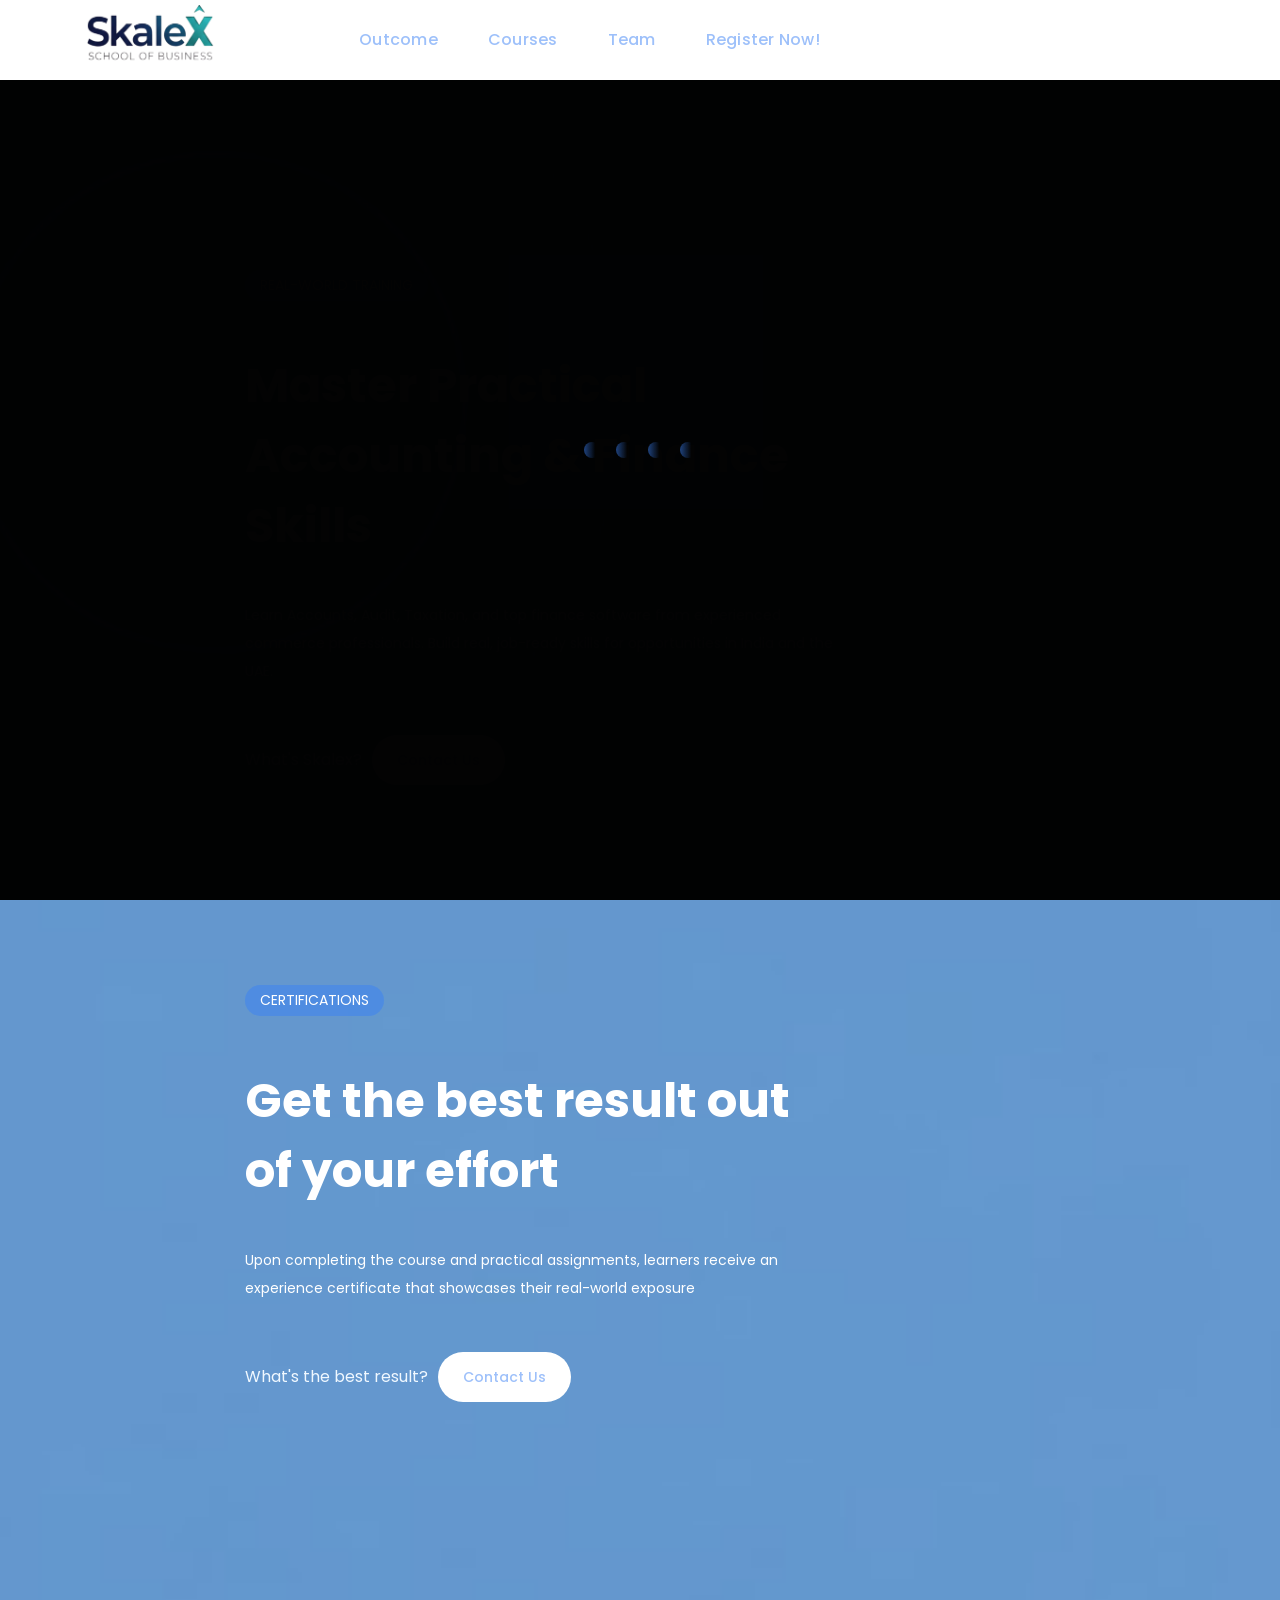
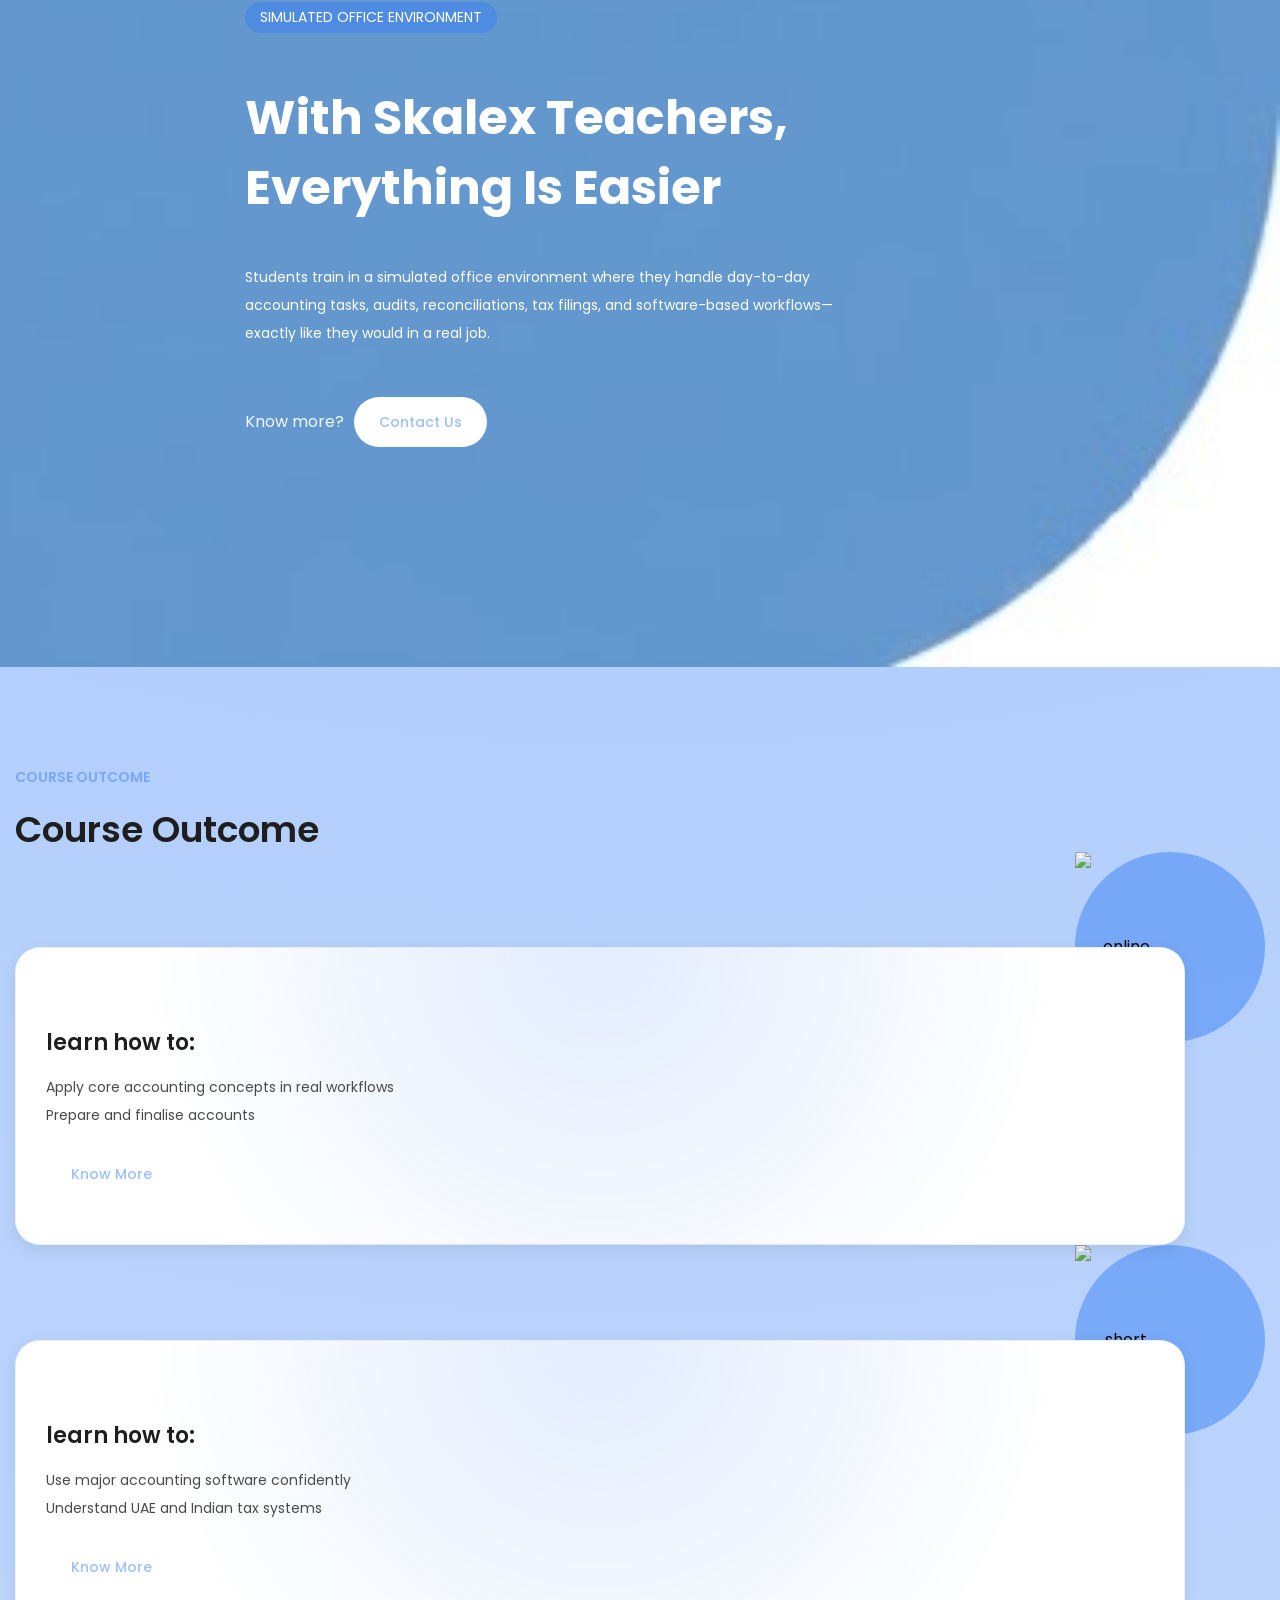
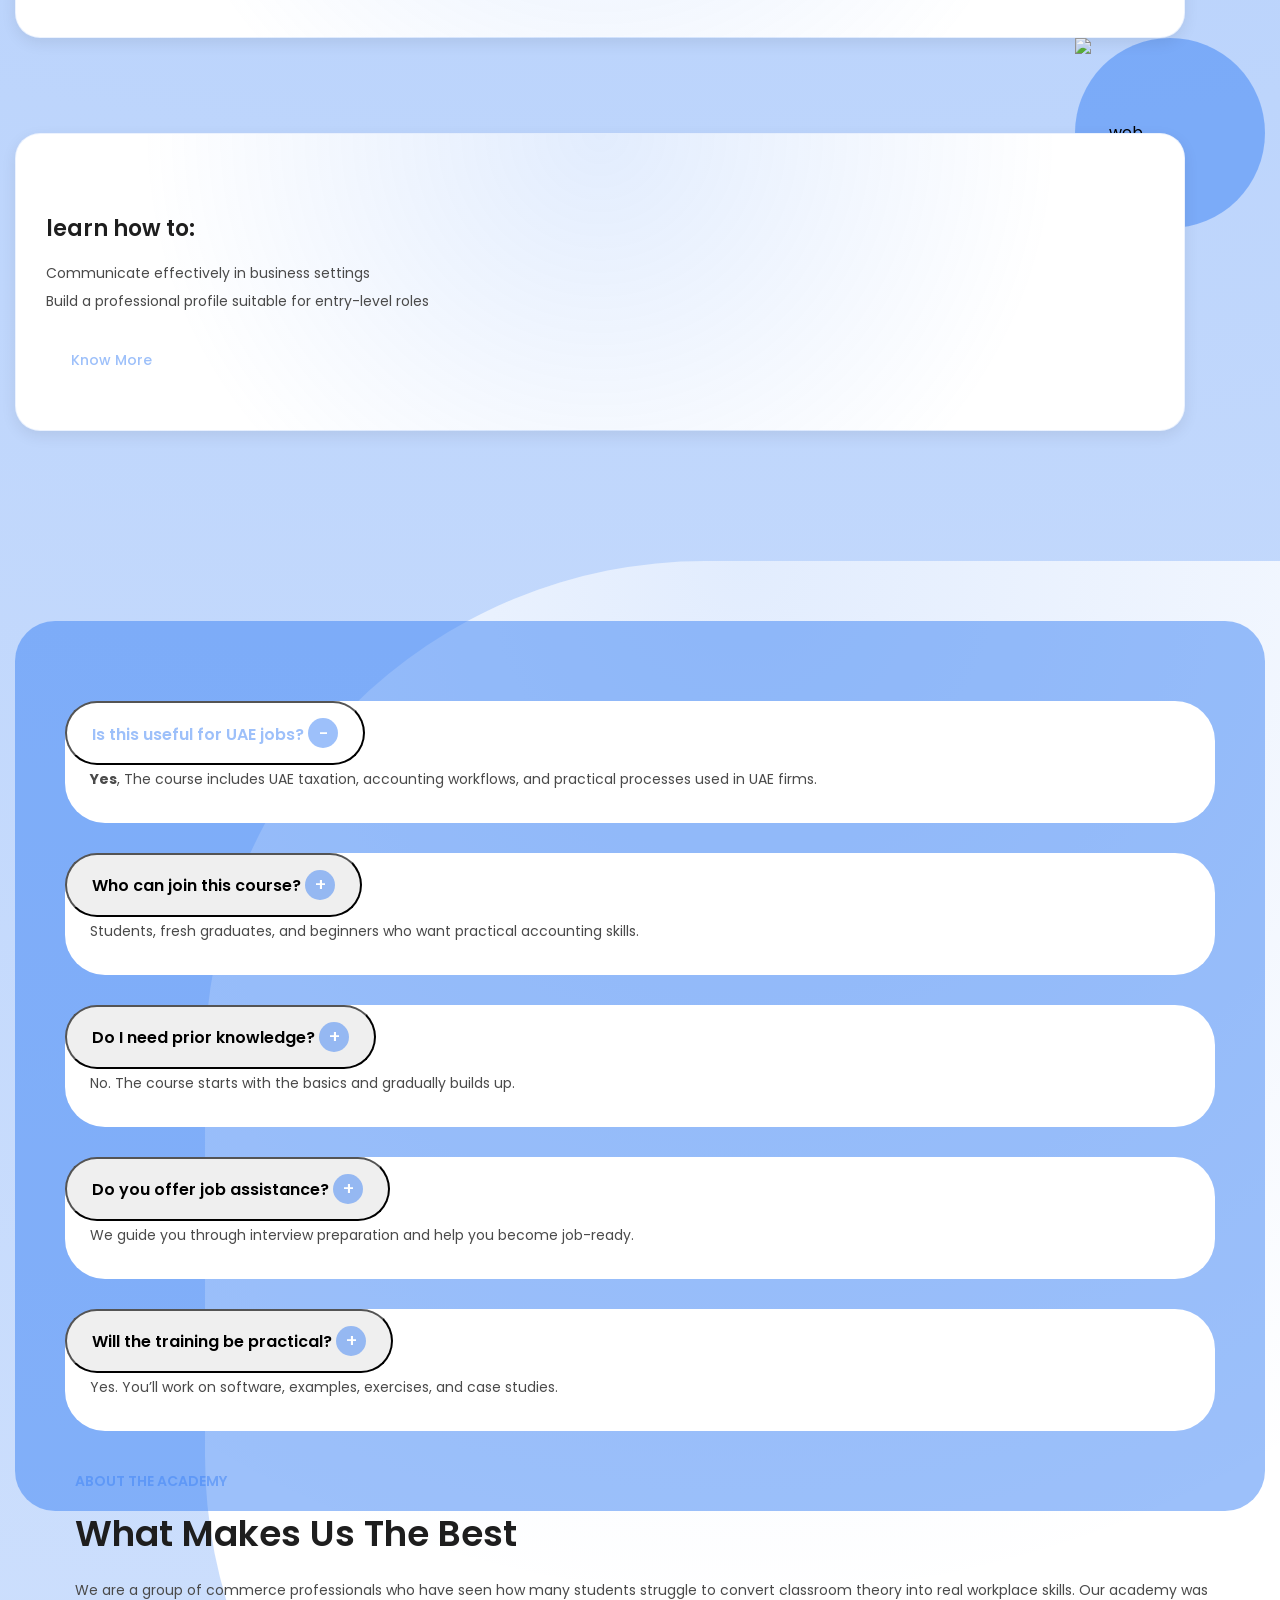
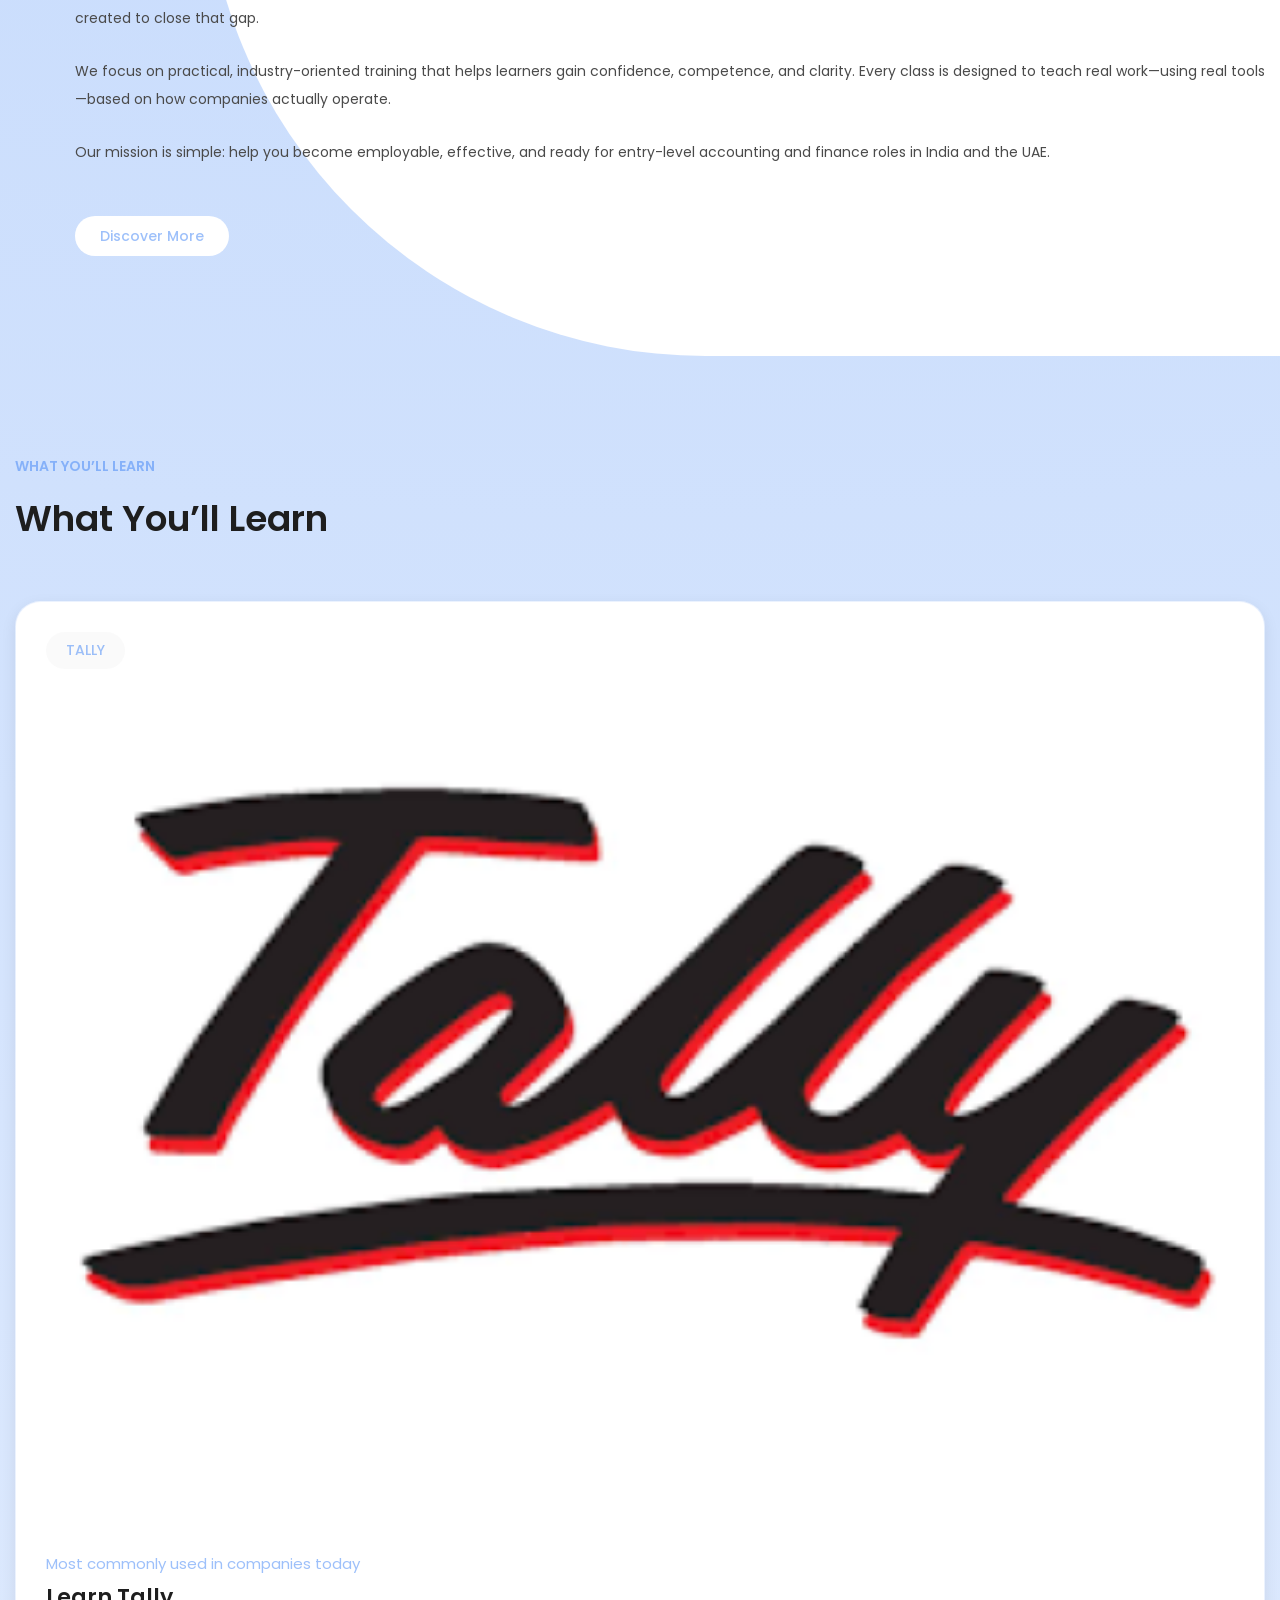
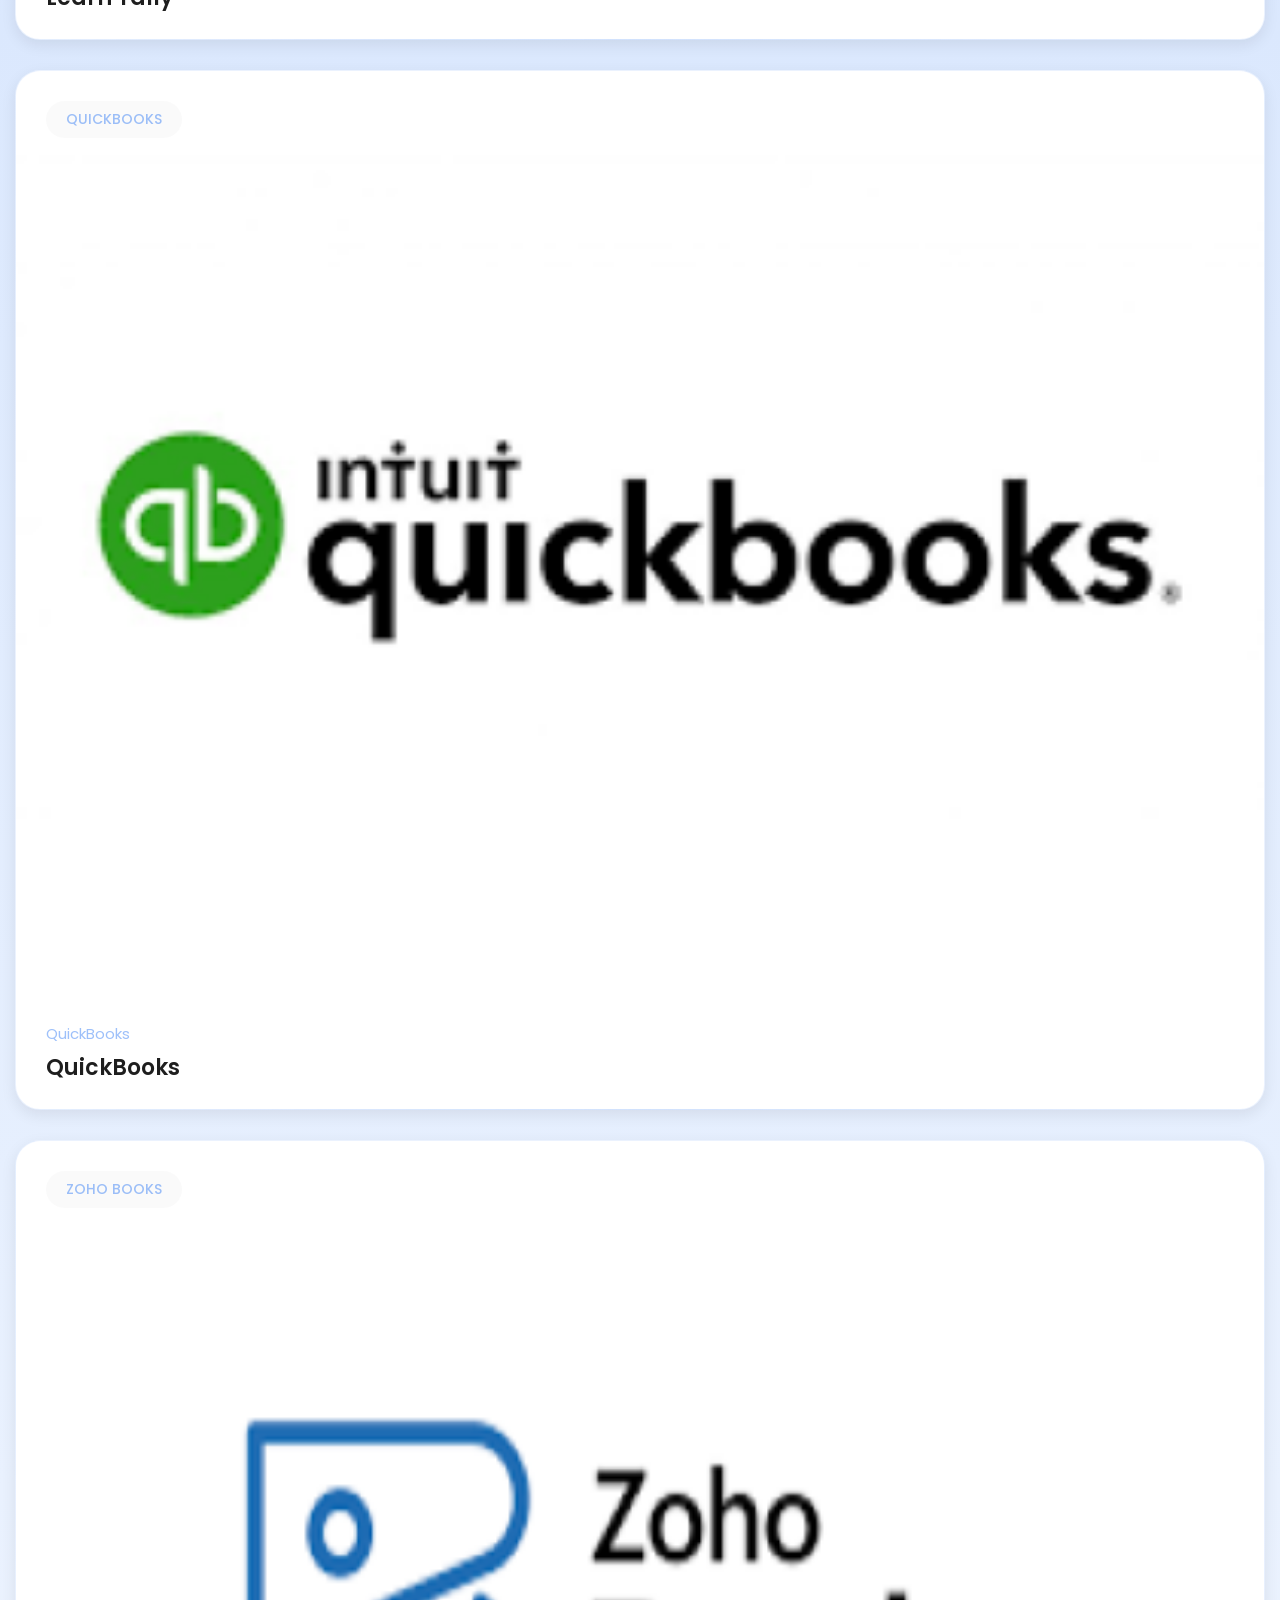
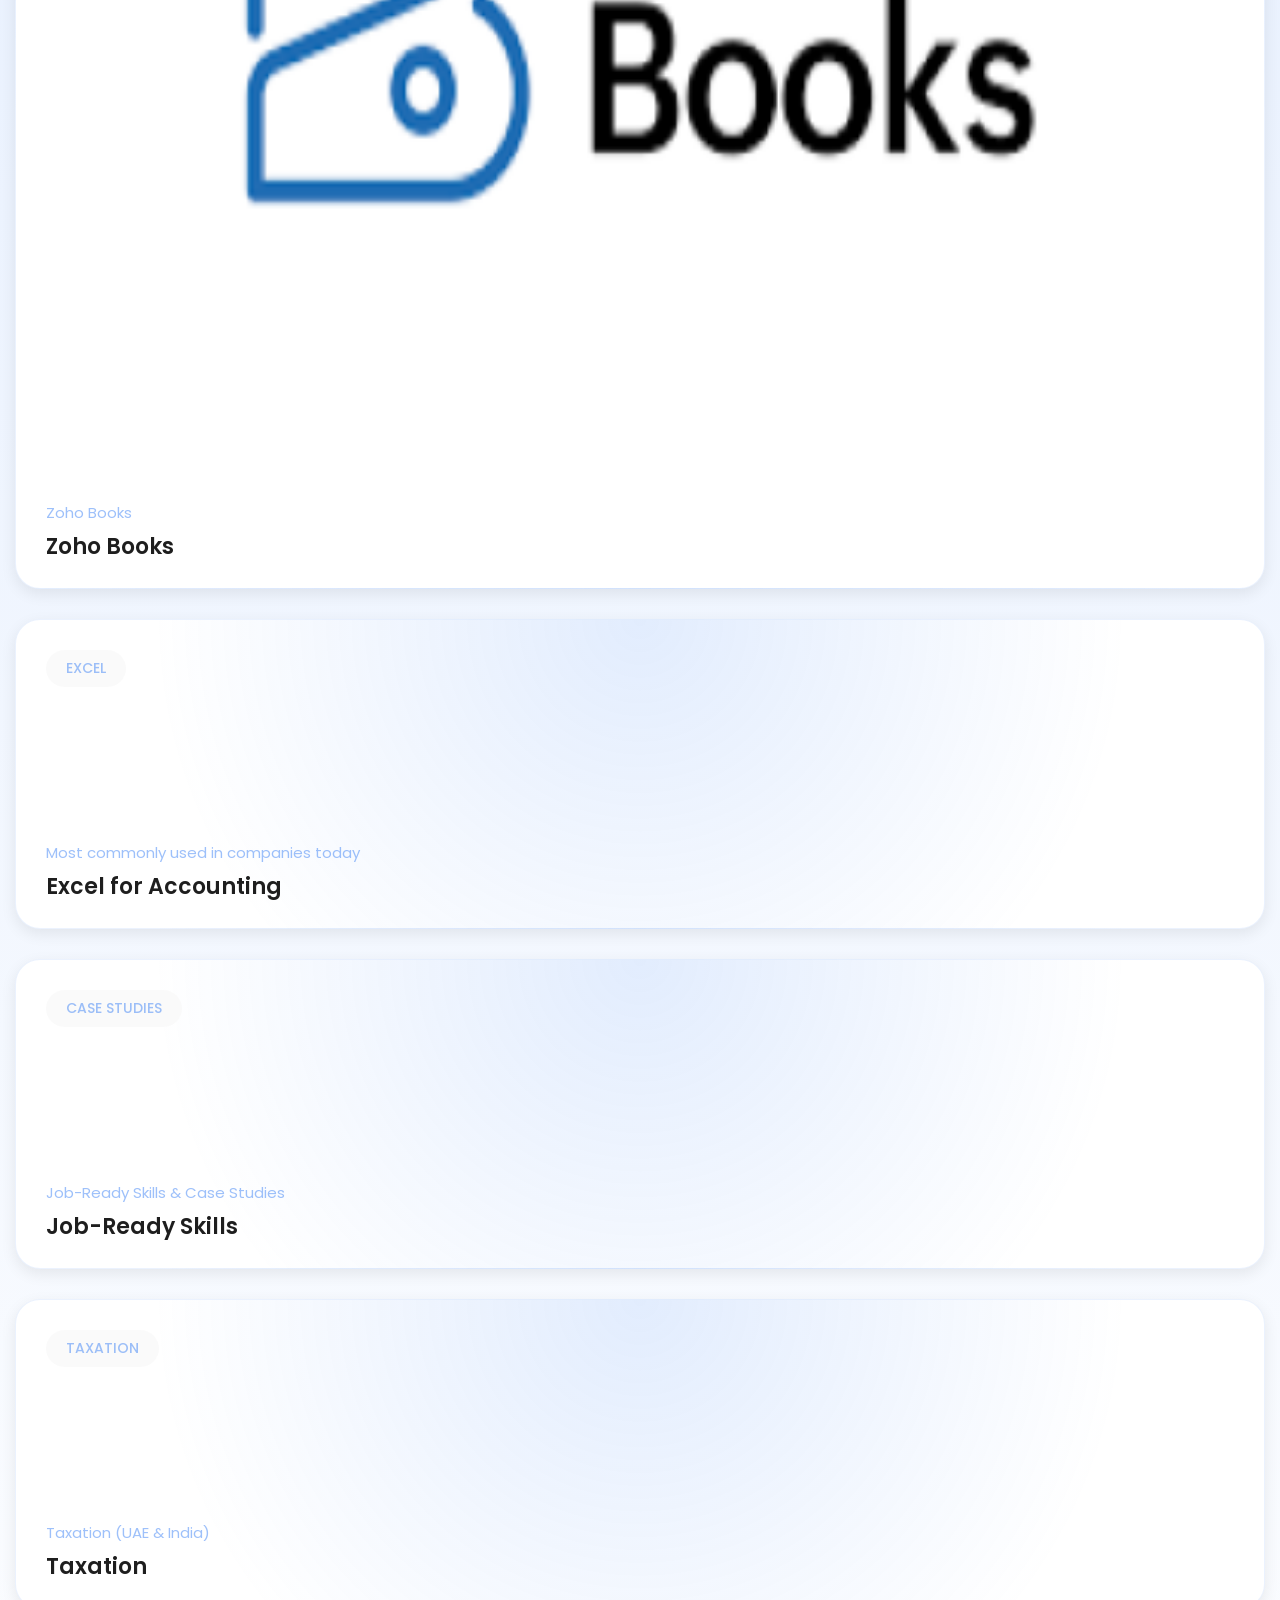
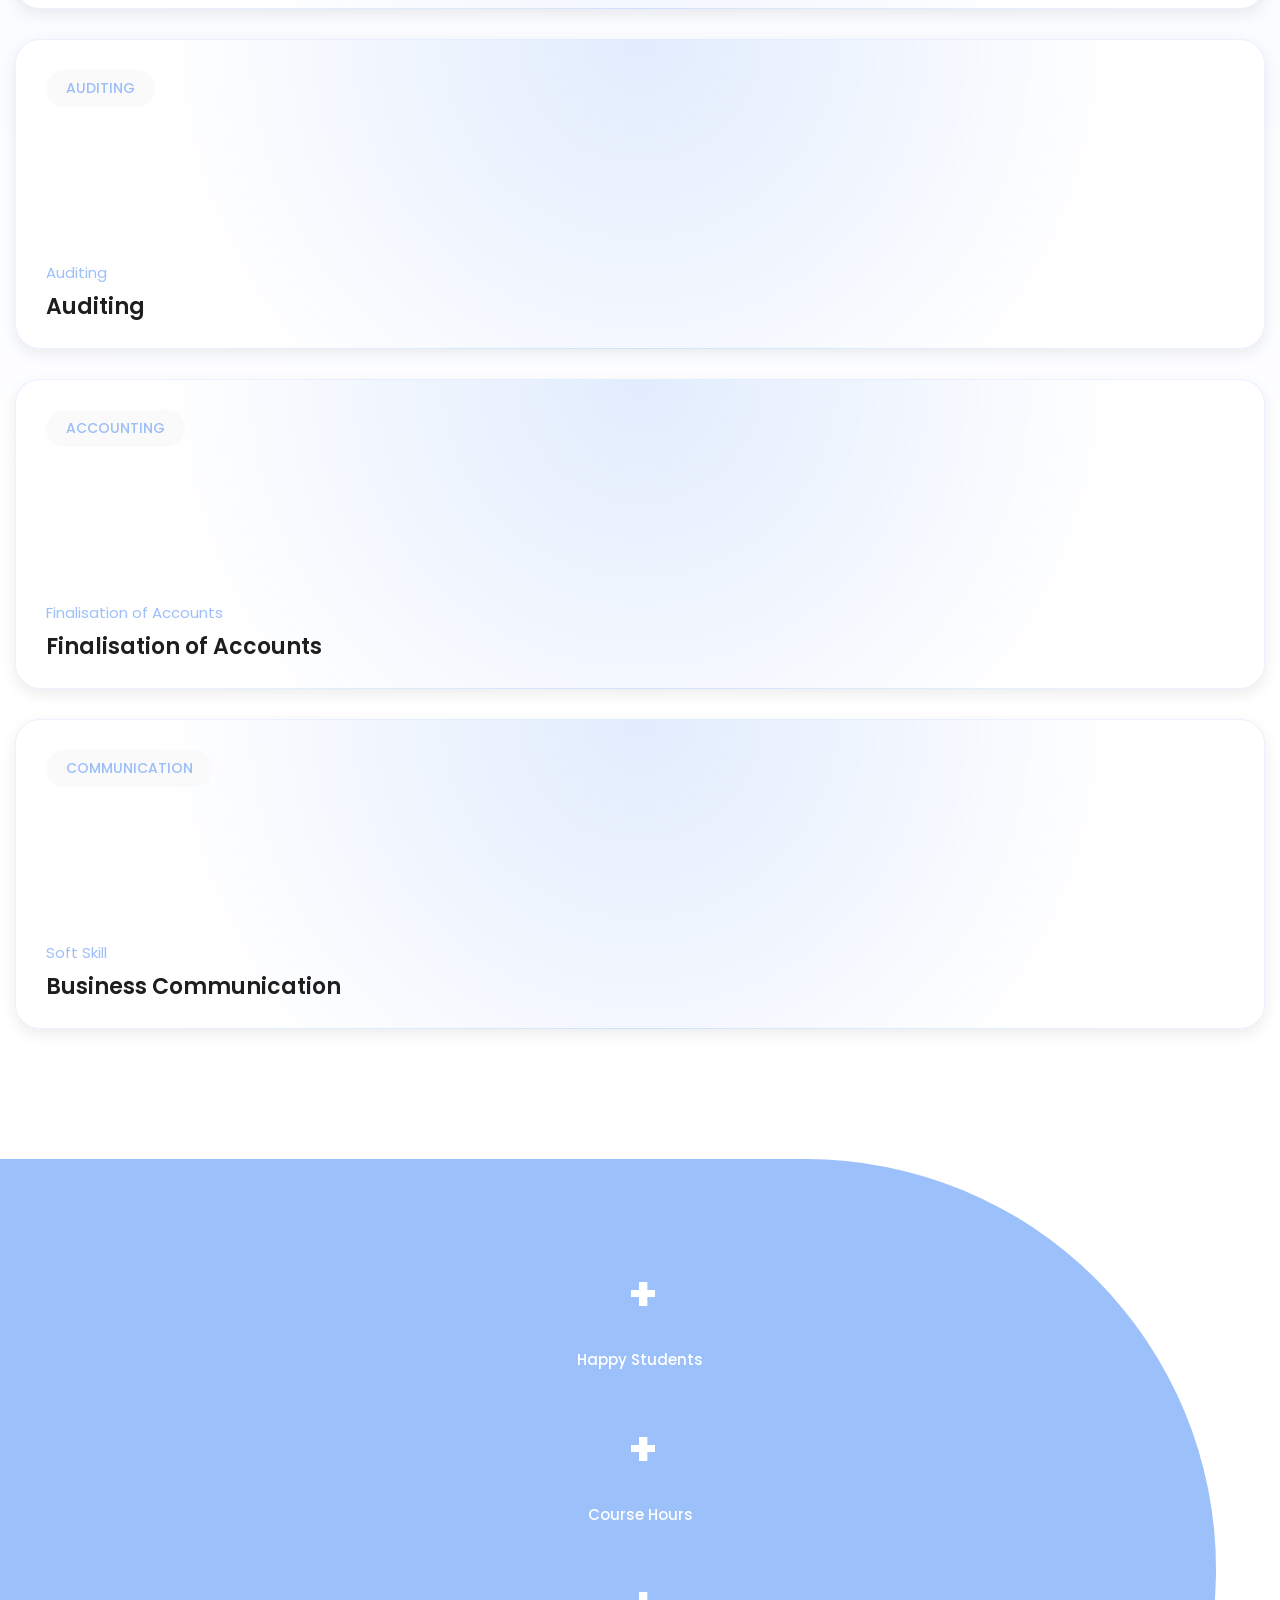
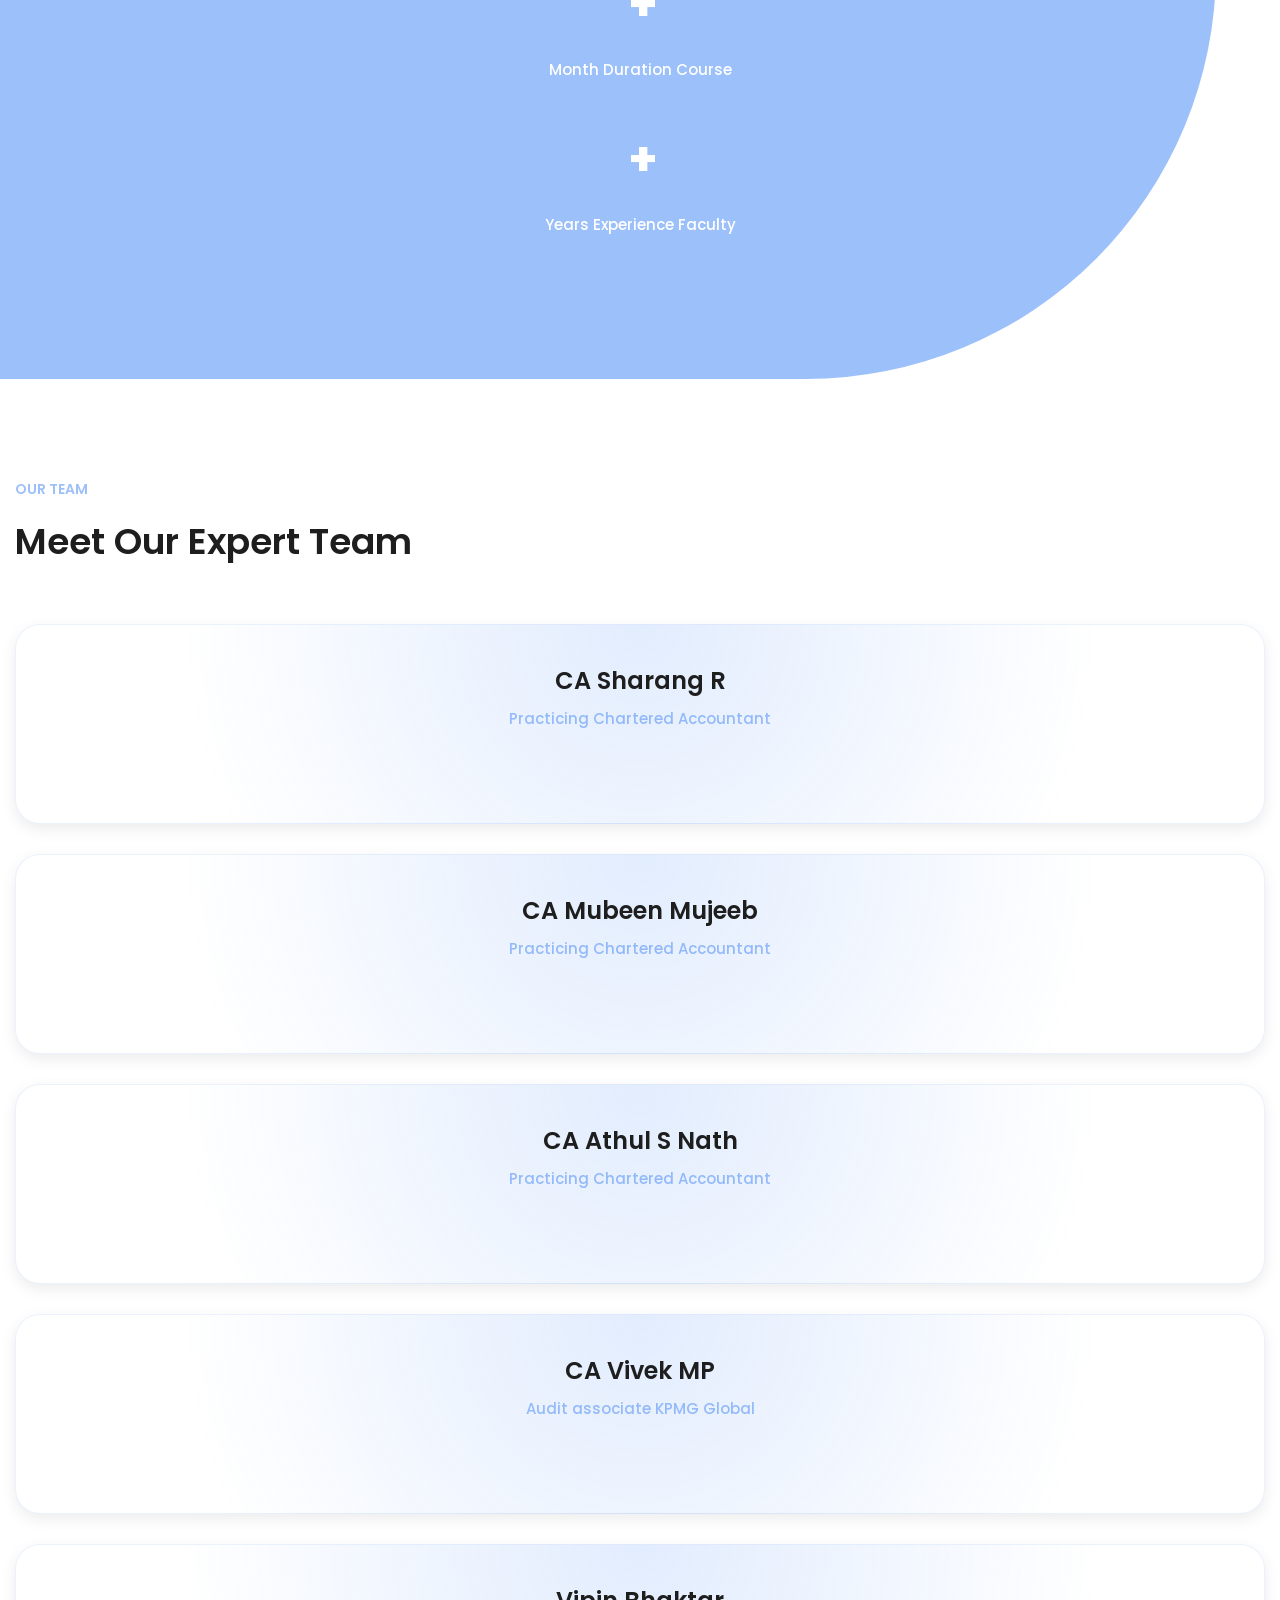
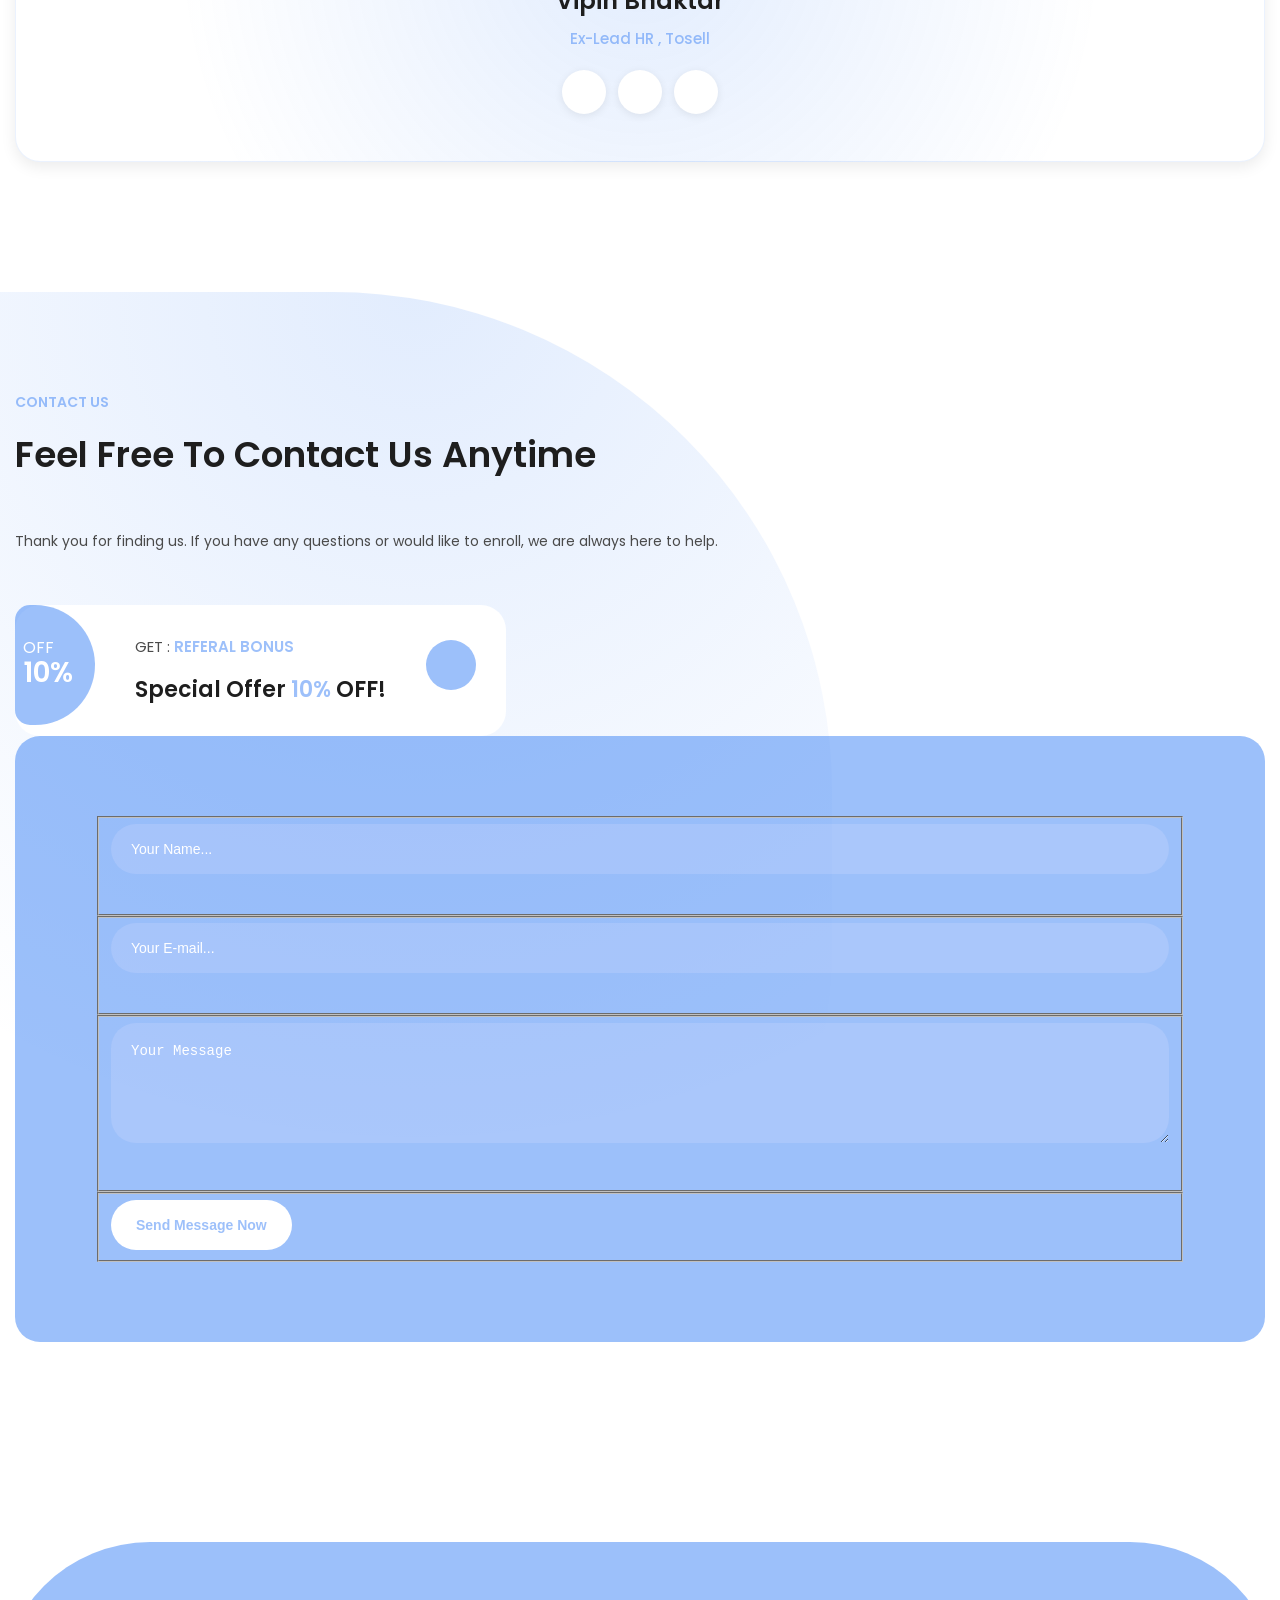
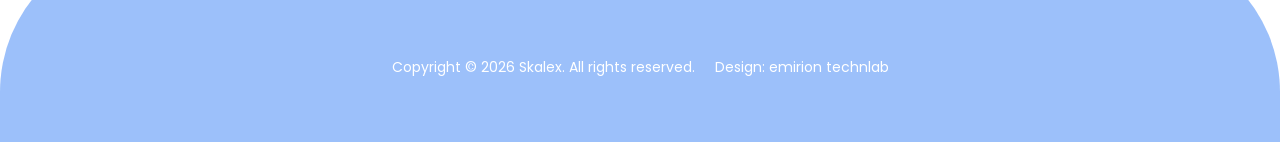
==== commit d394ceee: "commented social media icons" ====
--- a/index.html
+++ b/index.html
@@ -488,9 +488,9 @@
               <h4>CA Sharang R</h4>
               <span class="category">Practicing Chartered Accountant</span>
               <ul class="social-icons">
-                <li><a href="#"><i class="fab fa-facebook"></i></a></li>
+                <!-- <li><a href="#"><i class="fab fa-facebook"></i></a></li>
                 <li><a href="#"><i class="fab fa-twitter"></i></a></li>
-                <li><a href="#"><i class="fab fa-linkedin"></i></a></li>
+                <li><a href="#"><i class="fab fa-linkedin"></i></a></li> -->
               </ul>
             </div>
           </div>
@@ -501,9 +501,9 @@
               <h4>CA Mubeen Mujeeb</h4>
               <span class="category">Practicing Chartered Accountant</span>
               <ul class="social-icons">
-                <li><a href="#"><i class="fab fa-facebook"></i></a></li>
+                <!-- <li><a href="#"><i class="fab fa-facebook"></i></a></li>
                 <li><a href="#"><i class="fab fa-twitter"></i></a></li>
-                <li><a href="#"><i class="fab fa-linkedin"></i></a></li>
+                <li><a href="#"><i class="fab fa-linkedin"></i></a></li> -->
               </ul>
             </div>
           </div>
@@ -514,9 +514,9 @@
               <h4>CA Athul S Nath</h4>
               <span class="category">Practicing Chartered Accountant</span>
               <ul class="social-icons">
-                <li><a href="#"><i class="fab fa-facebook"></i></a></li>
+                <!-- <li><a href="#"><i class="fab fa-facebook"></i></a></li>
                 <li><a href="#"><i class="fab fa-twitter"></i></a></li>
-                <li><a href="#"><i class="fab fa-linkedin"></i></a></li>
+                <li><a href="#"><i class="fab fa-linkedin"></i></a></li> -->
               </ul>
             </div>
           </div>
@@ -531,9 +531,9 @@
               <h4>CA Vivek MP</h4>
               <span class="category">Audit associate KPMG Global</span>
               <ul class="social-icons">
-                <li><a href="#"><i class="fab fa-facebook"></i></a></li>
+                <!-- <li><a href="#"><i class="fab fa-facebook"></i></a></li>
                 <li><a href="#"><i class="fab fa-twitter"></i></a></li>
-                <li><a href="#"><i class="fab fa-linkedin"></i></a></li>
+                <li><a href="#"><i class="fab fa-linkedin"></i></a></li> -->
               </ul>
             </div>
           </div>
--- a/assets/css/responsive.css
+++ b/assets/css/responsive.css
@@ -67,6 +67,10 @@
 }
 
 @media (max-width: 767px) {
+  .main-banner {
+    padding-top: 100px !important;
+  }
+  
   .main-banner .item {
     padding: 60px 20px 100px 20px !important;
   }
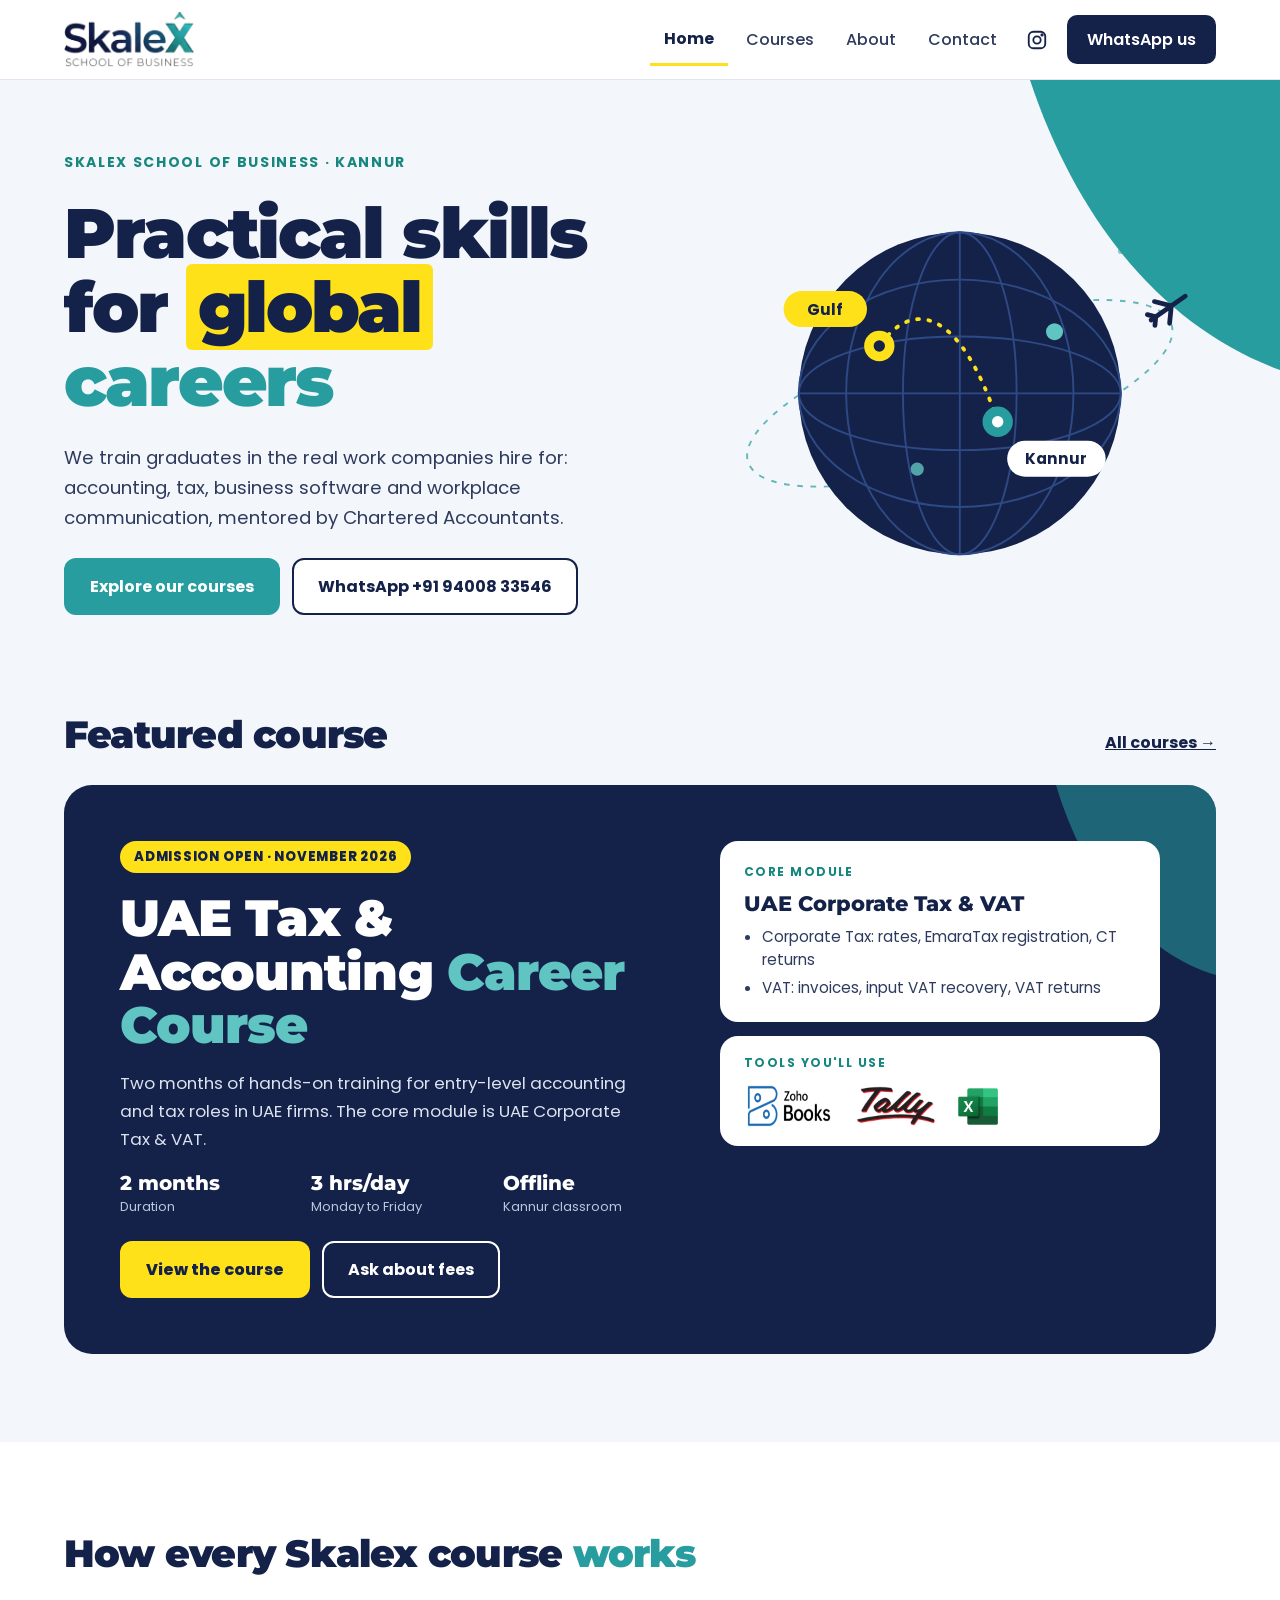
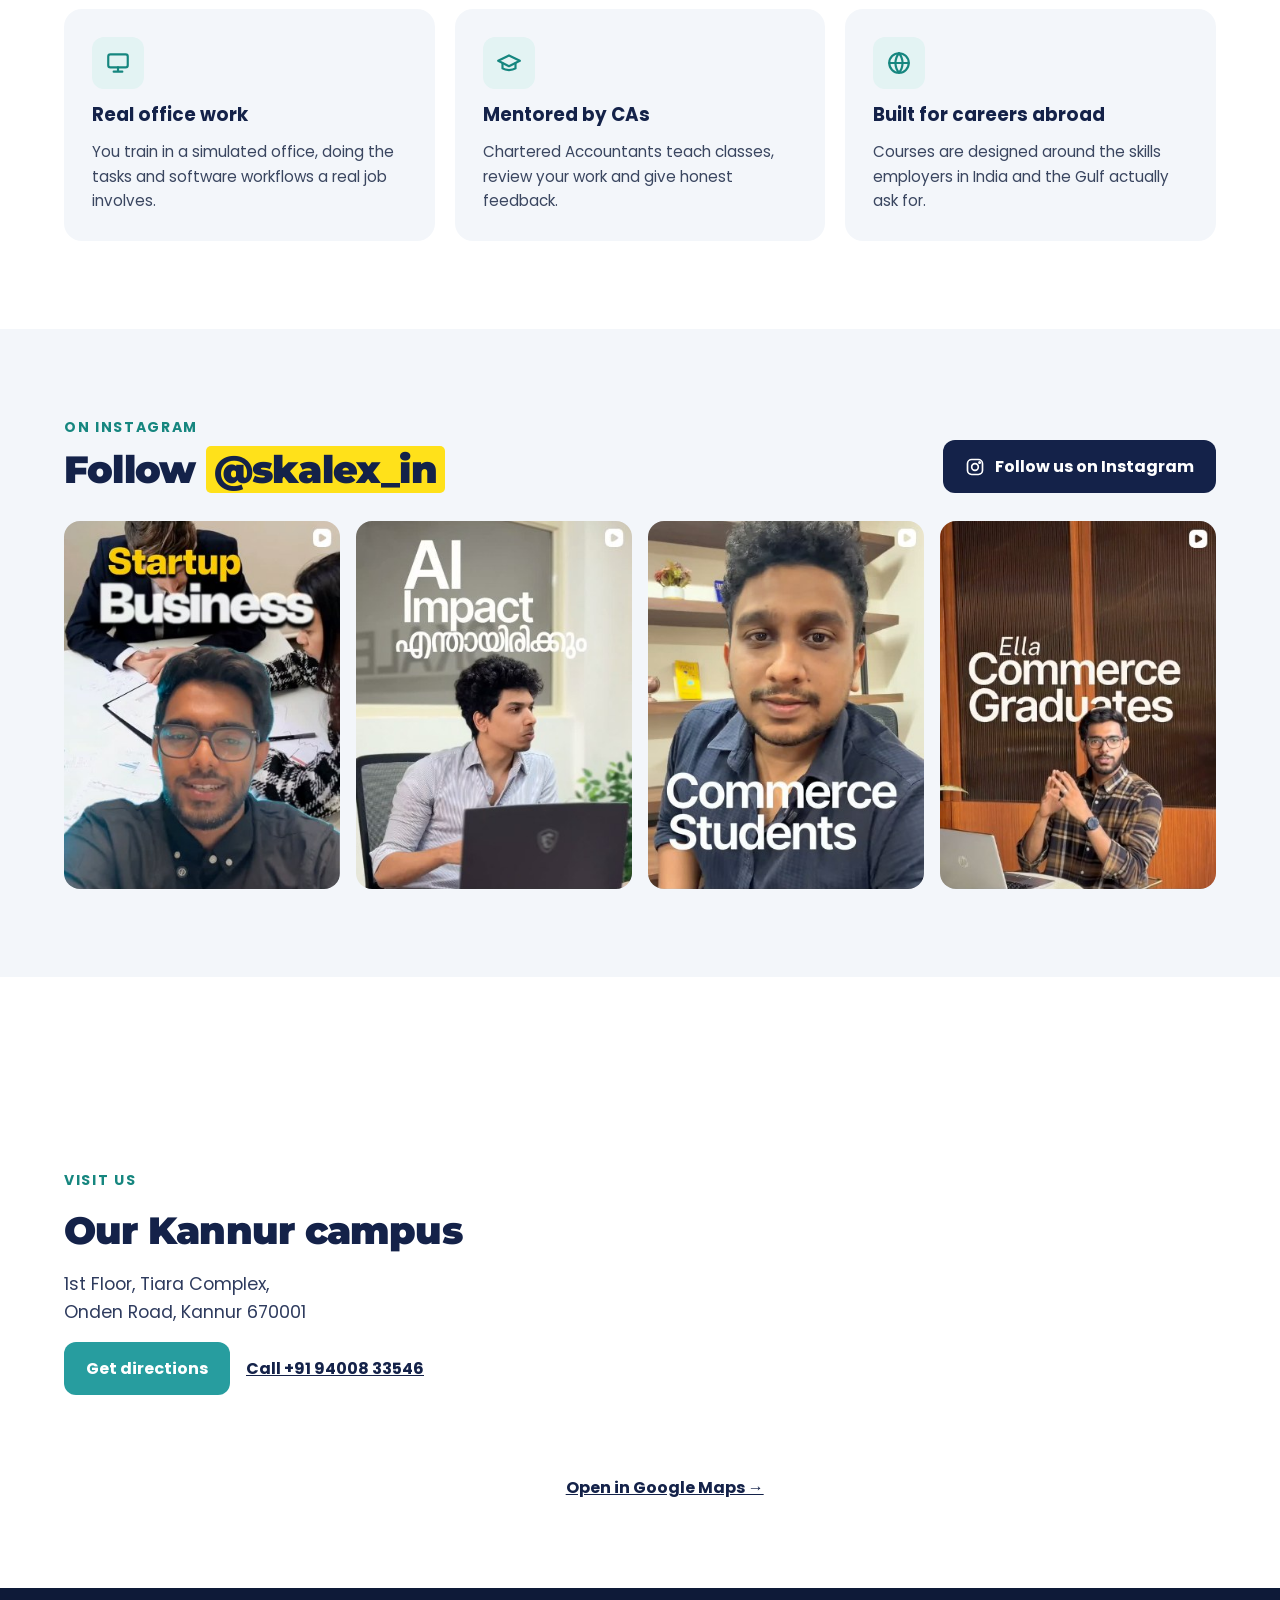
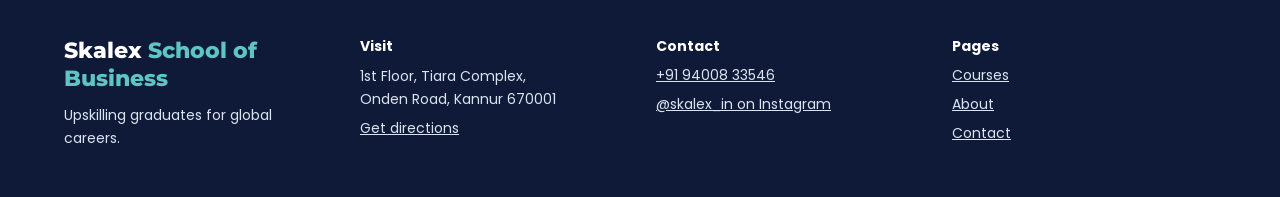
==== commit 3630d57c: "Add files via upload" ====
--- a/index.html
+++ b/index.html
@@ -1,821 +1,196 @@
-<!DOCTYPE html>
+<!doctype html>
 <html lang="en">
+<head>
+<meta charset="utf-8">
+<meta name="viewport" content="width=device-width, initial-scale=1">
+<title>Skalex School of Business, Kannur | Practical skills for global careers</title>
+<meta name="description" content="Skalex School of Business in Kannur trains graduates in accounting, UAE Corporate Tax &amp; VAT, Zoho Books, Tally and Excel, mentored by Chartered Accountants.">
+<meta property="og:title" content="Skalex School of Business, Kannur | Practical skills for global careers">
+<meta property="og:description" content="Skalex School of Business in Kannur trains graduates in accounting, UAE Corporate Tax &amp; VAT, Zoho Books, Tally and Excel, mentored by Chartered Accountants.">
+<meta property="og:image" content="https://skalex.in/assets/logo.png">
+<link rel="icon" type="image/png" href="assets/logo.png">
+<link rel="preconnect" href="https://fonts.googleapis.com">
+<link rel="preconnect" href="https://fonts.gstatic.com" crossorigin>
+<link href="https://fonts.googleapis.com/css2?family=Montserrat:wght@600;700;800;900&family=Poppins:wght@400;500;600;700&display=swap" rel="stylesheet">
+<style>
+*{box-sizing:border-box}
+html{scroll-behavior:smooth}
+body{margin:0;background:#F3F6FA}
+a{color:#16867F}a:hover{color:#142249}
+img{max-width:100%}
+header nav a:hover{color:#142249}
+@media (max-width:640px){
+  section > svg[aria-hidden]:first-child{display:none}
+  header nav a{padding:10px 8px !important;font-size:15px}
+}
+</style>
+</head>
+<body>
+<div style="background: #F3F6FA; color: #142249; font-family: 'Poppins', 'Segoe UI', sans-serif">
 
-  <head>
+<header style="background: #ffffff; border-bottom: 1px solid #E1E7F0">
+<div style="max-width: 1200px; margin: 0 auto; padding: 12px 24px; display: flex; flex-wrap: wrap; align-items: center; justify-content: space-between; gap: 12px">
+<a href="index.html" aria-label="Skalex home" style="display: flex"><img src="assets/logo.png" alt="Skalex School of Business" style="width: 130px; height: 55px; object-fit: contain"></a>
+<nav aria-label="Main" style="display: flex; flex-wrap: wrap; align-items: center; gap: 4px">
+<a href="index.html" aria-current="page" style="color: #142249; text-decoration: none; font-weight: 700; padding: 12px 14px; border-bottom: 3px solid #FFE11A">Home</a>
+<a href="course.html" style="color: #2E3B5E; text-decoration: none; font-weight: 500; padding: 12px 14px">Courses</a>
+<a href="about.html" style="color: #2E3B5E; text-decoration: none; font-weight: 500; padding: 12px 14px">About</a>
+<a href="contact.html" style="color: #2E3B5E; text-decoration: none; font-weight: 500; padding: 12px 14px">Contact</a>
+<a href="https://www.instagram.com/skalex_in/" aria-label="Skalex on Instagram" style="display: flex; align-items: center; justify-content: center; width: 44px; height: 44px; border-radius: 10px; color: #142249"><svg aria-hidden="true" width="22" height="22" viewBox="0 0 24 24" fill="none" stroke="currentColor" stroke-width="2" stroke-linecap="round" stroke-linejoin="round"><rect x="3" y="3" width="18" height="18" rx="5"></rect><circle cx="12" cy="12" r="4"></circle><circle cx="17.5" cy="6.5" r="0.8"></circle></svg></a>
+<a href="https://wa.me/919400833546" style="background: #142249; color: #ffffff; text-decoration: none; font-weight: 600; padding: 12px 20px; border-radius: 10px; margin-left: 4px">WhatsApp us</a>
+</nav>
+</div>
+</header>
 
-    <meta charset="utf-8">
-    <meta name="viewport" content="width=device-width, initial-scale=1, shrink-to-fit=no">
-    <link href="https://fonts.googleapis.com/css2?family=Poppins:wght@100;200;300;400;500;600;700;800;900&display=swap" rel="stylesheet">
+<section style="position: relative; overflow: hidden">
+<svg aria-hidden="true" width="420" height="320" viewBox="0 0 420 320" style="position: absolute; right: 0; top: 0"><path d="M420 0H170c50 150 140 250 250 290z" fill="#279D9F"></path></svg>
+<div style="max-width: 1200px; margin: 0 auto; padding: 72px 24px 72px; display: flex; flex-wrap: wrap; gap: 56px; align-items: center; position: relative">
+<div style="flex: 1.15 1 520px; min-width: 0; display: flex; flex-direction: column; gap: 24px">
+<div style="font-size: 14px; font-weight: 700; color: #16867F; letter-spacing: 0.12em">SKALEX SCHOOL OF BUSINESS · KANNUR</div>
+<h1 style="margin: 0; font-family: 'Montserrat', sans-serif; font-weight: 900; font-size: clamp(2.6rem, 6vw, 4.4rem); line-height: 1.05; letter-spacing: -0.03em">Practical skills for <span style="background: #FFE11A; padding: 0 12px; border-radius: 6px">global</span> <span style="color: #279D9F">careers</span></h1>
+<p style="margin: 0; font-size: 1.15rem; line-height: 1.65; color: #2E3B5E; max-width: 560px; text-wrap: pretty">We train graduates in the real work companies hire for: accounting, tax, business software and workplace communication, mentored by Chartered Accountants.</p>
+<div style="display: flex; flex-wrap: wrap; gap: 12px">
+<a href="#featured" style="background: #279D9F; color: #ffffff; text-decoration: none; font-weight: 700; padding: 16px 26px; border-radius: 12px">Explore our courses</a>
+<a href="https://wa.me/919400833546" style="background: #ffffff; color: #142249; text-decoration: none; font-weight: 700; padding: 14px 24px; border-radius: 12px; border: 2px solid #142249">WhatsApp +91 94008 33546</a>
+</div>
+</div>
 
-    <title>Skalex - Academy</title>
+<div style="flex: 1 1 420px; min-width: 0; position: relative">
+<svg aria-hidden="true" viewBox="0 0 520 460" style="width: 100%; height: auto; max-height: 460px; display: block">
+<circle cx="420" cy="30" r="3" fill="#279D9F" opacity="0.5"></circle><circle cx="440" cy="30" r="3" fill="#279D9F" opacity="0.5"></circle><circle cx="460" cy="30" r="3" fill="#279D9F" opacity="0.5"></circle><circle cx="480" cy="30" r="3" fill="#279D9F" opacity="0.5"></circle><circle cx="420" cy="50" r="3" fill="#279D9F" opacity="0.5"></circle><circle cx="440" cy="50" r="3" fill="#279D9F" opacity="0.5"></circle><circle cx="460" cy="50" r="3" fill="#279D9F" opacity="0.5"></circle><circle cx="480" cy="50" r="3" fill="#279D9F" opacity="0.5"></circle><circle cx="420" cy="70" r="3" fill="#279D9F" opacity="0.5"></circle><circle cx="440" cy="70" r="3" fill="#279D9F" opacity="0.5"></circle><circle cx="460" cy="70" r="3" fill="#279D9F" opacity="0.5"></circle><circle cx="480" cy="70" r="3" fill="#279D9F" opacity="0.5"></circle><circle cx="420" cy="90" r="3" fill="#279D9F" opacity="0.5"></circle><circle cx="440" cy="90" r="3" fill="#279D9F" opacity="0.5"></circle><circle cx="460" cy="90" r="3" fill="#279D9F" opacity="0.5"></circle><circle cx="480" cy="90" r="3" fill="#279D9F" opacity="0.5"></circle>
+<ellipse cx="250" cy="240" rx="235" ry="70" fill="none" stroke="#279D9F" stroke-width="2" stroke-dasharray="6 8" opacity="0.7" transform="rotate(-18 250 240)"></ellipse>
+<circle cx="250" cy="240" r="170" fill="#142249"></circle>
+<g fill="none" stroke="#2E4A86" stroke-width="2">
+<ellipse cx="250" cy="240" rx="170" ry="60"></ellipse>
+<ellipse cx="250" cy="240" rx="170" ry="120"></ellipse>
+<line x1="80" y1="240" x2="420" y2="240"></line>
+<ellipse cx="250" cy="240" rx="60" ry="170"></ellipse>
+<ellipse cx="250" cy="240" rx="120" ry="170"></ellipse>
+<line x1="250" y1="70" x2="250" y2="410"></line>
+</g>
+<path d="M290 270 C 250 150, 200 140, 165 190" fill="none" stroke="#FFE11A" stroke-width="4" stroke-linecap="round" stroke-dasharray="2 10"></path>
+<g transform="translate(290 270)"><circle r="16" fill="#279D9F"></circle><circle r="6" fill="#ffffff"></circle></g>
+<g transform="translate(165 190)"><circle r="16" fill="#FFE11A"></circle><circle r="6" fill="#142249"></circle></g>
+<g transform="translate(350 175)"><circle r="9" fill="#5FC4C2"></circle></g>
+<g transform="translate(205 320)"><circle r="7" fill="#5FC4C2" opacity="0.8"></circle></g>
+<g transform="translate(470 150) rotate(-35)"><path d="M-22 0 L22 0 M4 0 L-8 -14 M4 0 L-8 14 M-16 0 L-22 -7 M-16 0 L-22 7" stroke="#142249" stroke-width="5" stroke-linecap="round" fill="none"></path></g>
+<rect x="300" y="290" width="104" height="38" rx="19" fill="#ffffff"></rect>
+<text x="352" y="315" text-anchor="middle" font-family="Poppins, sans-serif" font-size="16" font-weight="700" fill="#142249">Kannur</text>
+<rect x="64" y="132" width="88" height="38" rx="19" fill="#FFE11A"></rect>
+<text x="108" y="157" text-anchor="middle" font-family="Poppins, sans-serif" font-size="16" font-weight="700" fill="#142249">Gulf</text>
+</svg>
+</div>
+</div>
+</section>
 
-    <!-- Favicon -->
-    <link rel="icon" type="image/jpeg" href="assets/images/favicon-removebg-preview.png">
+<section id="featured">
+<div style="max-width: 1200px; margin: 0 auto; padding: 24px 24px 88px; display: flex; flex-direction: column; gap: 20px">
+<div style="display: flex; flex-wrap: wrap; align-items: baseline; justify-content: space-between; gap: 12px">
+<h2 style="margin: 0; font-family: 'Montserrat', sans-serif; font-weight: 900; font-size: clamp(1.8rem, 3.5vw, 2.4rem); letter-spacing: -0.02em">Featured course</h2>
+<a href="course.html" style="color: #142249; font-weight: 700; padding: 10px 0">All courses →</a>
+</div>
+<div style="background: #142249; color: #ffffff; border-radius: 28px; padding: clamp(28px, 5vw, 56px); display: flex; flex-wrap: wrap; gap: 40px; position: relative; overflow: hidden">
+<svg aria-hidden="true" width="260" height="210" viewBox="0 0 260 210" style="position: absolute; right: 0; top: 0"><path d="M260 0H100c30 100 90 170 160 190z" fill="#279D9F" opacity="0.55"></path></svg>
+<div style="flex: 1 1 460px; min-width: 0; display: flex; flex-direction: column; gap: 18px; position: relative">
+<div style="align-self: flex-start; background: #FFE11A; color: #142249; border-radius: 999px; padding: 6px 14px; font-size: 13px; font-weight: 800; letter-spacing: 0.06em">ADMISSION OPEN · NOVEMBER 2026</div>
+<h3 style="margin: 0; font-family: 'Montserrat', sans-serif; font-weight: 900; font-size: clamp(2rem, 4.5vw, 3.2rem); line-height: 1.05; letter-spacing: -0.02em">UAE Tax &amp; Accounting <span style="color: #5FC4C2">Career Course</span></h3>
+<p style="margin: 0; font-size: 1.05rem; line-height: 1.65; color: #DCE3F0; max-width: 520px">Two months of hands-on training for entry-level accounting and tax roles in UAE firms. The core module is UAE Corporate Tax &amp; VAT.</p>
+<div style="display: grid; grid-template-columns: repeat(auto-fit, minmax(min(150px, 100%), 1fr)); gap: 14px; max-width: 560px">
+<div style="display: flex; flex-direction: column; gap: 2px"><div style="font-family: 'Montserrat', sans-serif; font-size: 1.25rem; font-weight: 800">2 months</div><div style="font-size: 13px; color: #B9C6DE">Duration</div></div>
+<div style="display: flex; flex-direction: column; gap: 2px"><div style="font-family: 'Montserrat', sans-serif; font-size: 1.25rem; font-weight: 800">3 hrs/day</div><div style="font-size: 13px; color: #B9C6DE">Monday to Friday</div></div>
+<div style="display: flex; flex-direction: column; gap: 2px"><div style="font-family: 'Montserrat', sans-serif; font-size: 1.25rem; font-weight: 800">Offline</div><div style="font-size: 13px; color: #B9C6DE">Kannur classroom</div></div>
+</div>
+<div style="display: flex; flex-wrap: wrap; gap: 12px; margin-top: 6px">
+<a href="course.html" style="background: #FFE11A; color: #142249; text-decoration: none; font-weight: 800; padding: 16px 26px; border-radius: 12px">View the course</a>
+<a href="https://wa.me/919400833546" style="background: transparent; color: #ffffff; text-decoration: none; font-weight: 700; padding: 14px 24px; border-radius: 12px; border: 2px solid #ffffff">Ask about fees</a>
+</div>
+</div>
+<div style="flex: 1 1 340px; min-width: 0; display: flex; flex-direction: column; gap: 14px; position: relative">
+<div style="background: #ffffff; color: #142249; border-radius: 18px; padding: 22px 24px; display: flex; flex-direction: column; gap: 10px">
+<div style="font-size: 12px; font-weight: 700; color: #16867F; letter-spacing: 0.12em">CORE MODULE</div>
+<div style="font-family: 'Montserrat', sans-serif; font-size: 1.3rem; font-weight: 800">UAE Corporate Tax &amp; VAT</div>
+<ul style="margin: 0; padding-left: 18px; display: flex; flex-direction: column; gap: 6px; font-size: 0.95rem; line-height: 1.5; color: #2E3B5E">
+<li>Corporate Tax: rates, EmaraTax registration, CT returns</li>
+<li>VAT: invoices, input VAT recovery, VAT returns</li>
+</ul>
+</div>
+<div style="background: #ffffff; border-radius: 18px; padding: 18px 24px; display: flex; flex-direction: column; gap: 12px">
+<div style="font-size: 12px; font-weight: 700; color: #16867F; letter-spacing: 0.12em">TOOLS YOU'LL USE</div>
+<div style="display: flex; flex-wrap: wrap; align-items: center; gap: 22px">
+<img src="assets/zoho-books.png" alt="Zoho Books" style="width: 90px; height: 44px; object-fit: contain">
+<img src="assets/tally.png" alt="Tally" style="width: 80px; height: 40px; object-fit: contain">
+<img src="assets/excel.png" alt="Microsoft Excel" style="width: 40px; height: 40px; object-fit: contain">
+</div>
+</div>
+</div>
+</div>
+</div>
+</section>
 
-    <!-- Bootstrap core CSS -->
-    <link href="vendor/bootstrap/css/bootstrap.min.css" rel="stylesheet">
+<section style="background: #ffffff">
+<div style="max-width: 1200px; margin: 0 auto; padding: 88px 24px; display: flex; flex-direction: column; gap: 32px">
+<h2 style="margin: 0; font-family: 'Montserrat', sans-serif; font-weight: 900; font-size: clamp(1.8rem, 3.5vw, 2.4rem); letter-spacing: -0.02em">How every Skalex course <span style="color: #279D9F">works</span></h2>
+<div style="display: grid; grid-template-columns: repeat(auto-fit, minmax(min(300px, 100%), 1fr)); gap: 20px">
+<div style="background: #F3F6FA; border-radius: 18px; padding: 28px; display: flex; flex-direction: column; gap: 12px">
+<div style="width: 52px; height: 52px; border-radius: 12px; background: #E3F3F3; display: flex; align-items: center; justify-content: center"><svg aria-hidden="true" width="26" height="26" viewBox="0 0 24 24" fill="none" stroke="#16867F" stroke-width="2" stroke-linecap="round" stroke-linejoin="round"><rect x="3" y="4" width="18" height="12" rx="2"></rect><path d="M8 20h8M12 16v4"></path></svg></div>
+<h3 style="margin: 0; font-size: 1.15rem; font-weight: 700">Real office work</h3>
+<p style="margin: 0; font-size: 0.95rem; line-height: 1.6; color: #3A4660">You train in a simulated office, doing the tasks and software workflows a real job involves.</p>
+</div>
+<div style="background: #F3F6FA; border-radius: 18px; padding: 28px; display: flex; flex-direction: column; gap: 12px">
+<div style="width: 52px; height: 52px; border-radius: 12px; background: #E3F3F3; display: flex; align-items: center; justify-content: center"><svg aria-hidden="true" width="26" height="26" viewBox="0 0 24 24" fill="none" stroke="#16867F" stroke-width="2" stroke-linecap="round" stroke-linejoin="round"><path d="M22 10 12 5 2 10l10 5 10-5z"></path><path d="M6 12v5c3 2 9 2 12 0v-5"></path></svg></div>
+<h3 style="margin: 0; font-size: 1.15rem; font-weight: 700">Mentored by CAs</h3>
+<p style="margin: 0; font-size: 0.95rem; line-height: 1.6; color: #3A4660">Chartered Accountants teach classes, review your work and give honest feedback.</p>
+</div>
+<div style="background: #F3F6FA; border-radius: 18px; padding: 28px; display: flex; flex-direction: column; gap: 12px">
+<div style="width: 52px; height: 52px; border-radius: 12px; background: #E3F3F3; display: flex; align-items: center; justify-content: center"><svg aria-hidden="true" width="26" height="26" viewBox="0 0 24 24" fill="none" stroke="#16867F" stroke-width="2" stroke-linecap="round" stroke-linejoin="round"><circle cx="12" cy="12" r="9"></circle><path d="M3 12h18M12 3a14 14 0 0 1 0 18M12 3a14 14 0 0 0 0 18"></path></svg></div>
+<h3 style="margin: 0; font-size: 1.15rem; font-weight: 700">Built for careers abroad</h3>
+<p style="margin: 0; font-size: 0.95rem; line-height: 1.6; color: #3A4660">Courses are designed around the skills employers in India and the Gulf actually ask for.</p>
+</div>
+</div>
+</div>
+</section>
 
+<section>
+<div style="max-width: 1200px; margin: 0 auto; padding: 88px 24px; display: flex; flex-direction: column; gap: 28px">
+<div style="display: flex; flex-wrap: wrap; align-items: flex-end; justify-content: space-between; gap: 16px">
+<div style="display: flex; flex-direction: column; gap: 8px">
+<div style="font-size: 14px; font-weight: 700; color: #16867F; letter-spacing: 0.12em">ON INSTAGRAM</div>
+<h2 style="margin: 0; font-family: 'Montserrat', sans-serif; font-weight: 900; font-size: clamp(1.8rem, 3.5vw, 2.4rem); letter-spacing: -0.02em">Follow <span style="background: #FFE11A; padding: 0 8px; border-radius: 5px">@skalex_in</span></h2>
+</div>
+<a href="https://www.instagram.com/skalex_in/" style="display: flex; align-items: center; gap: 10px; background: #142249; color: #ffffff; text-decoration: none; font-weight: 700; padding: 14px 22px; border-radius: 12px"><svg aria-hidden="true" width="20" height="20" viewBox="0 0 24 24" fill="none" stroke="currentColor" stroke-width="2" stroke-linecap="round" stroke-linejoin="round"><rect x="3" y="3" width="18" height="18" rx="5"></rect><circle cx="12" cy="12" r="4"></circle><circle cx="17.5" cy="6.5" r="0.8"></circle></svg>Follow us on Instagram</a>
+</div>
+<div style="display: grid; grid-template-columns: repeat(auto-fit, minmax(min(240px, 100%), 1fr)); gap: 16px">
+<a href="https://www.instagram.com/skalex_in/reel/DeBqxusSRAx/" aria-label="Instagram reel: Startup Business" style="display: block; border-radius: 16px; overflow: hidden; aspect-ratio: 3 / 4; background: #DDE4EE"><img src="assets/ig-startup-business.jpg" alt="Reel: Startup Business" style="width: 100%; height: 100%; object-fit: cover; display: block"></a>
+<a href="https://www.instagram.com/skalex_in/reel/Dd8g5ZCSpMM/" aria-label="Instagram reel: AI Impact" style="display: block; border-radius: 16px; overflow: hidden; aspect-ratio: 3 / 4; background: #DDE4EE"><img src="assets/ig-ai-impact.jpg" alt="Reel: AI Impact" style="width: 100%; height: 100%; object-fit: cover; display: block"></a>
+<a href="https://www.instagram.com/skalex_in/reel/Dd1G6C0yD97/" aria-label="Instagram reel: Commerce Students" style="display: block; border-radius: 16px; overflow: hidden; aspect-ratio: 3 / 4; background: #DDE4EE"><img src="assets/ig-commerce-students.jpg" alt="Reel: Commerce Students" style="width: 100%; height: 100%; object-fit: cover; display: block"></a>
+<a href="https://www.instagram.com/skalex_in/reel/DdarBFOSHwZ/" aria-label="Instagram reel: Ella Commerce Graduates" style="display: block; border-radius: 16px; overflow: hidden; aspect-ratio: 3 / 4; background: #DDE4EE"><img src="assets/ig-commerce-graduates.jpg" alt="Reel: Ella Commerce Graduates" style="width: 100%; height: 100%; object-fit: cover; display: block"></a>
+</div>
+</div>
+</section>
 
-    <!-- Additional CSS Files -->
-    <link rel="stylesheet" href="assets/css/fontawesome.css">
-    <link rel="stylesheet" href="assets/css/templatemo-scholar.css">
-    <link rel="stylesheet" href="assets/css/owl.css">
-    <link rel="stylesheet" href="assets/css/animate.css">
-    <link rel="stylesheet"href="https://unpkg.com/swiper@7/swiper-bundle.min.css"/>
-    <link rel="stylesheet" href="assets/css/responsive.css">
+<section style="background: #ffffff">
+<div style="max-width: 1200px; margin: 0 auto; padding: 88px 24px; display: flex; flex-wrap: wrap; gap: 40px; align-items: center">
+<div style="flex: 1 1 340px; min-width: 0; display: flex; flex-direction: column; gap: 16px">
+<div style="font-size: 14px; font-weight: 700; color: #16867F; letter-spacing: 0.12em">VISIT US</div>
+<h2 style="margin: 0; font-family: 'Montserrat', sans-serif; font-weight: 900; font-size: clamp(1.8rem, 3.5vw, 2.4rem); letter-spacing: -0.02em">Our Kannur campus</h2>
+<p style="margin: 0; font-size: 1.1rem; line-height: 1.6; color: #2E3B5E">1st Floor, Tiara Complex,<br>Onden Road, Kannur 670001</p>
+<div style="display: flex; flex-wrap: wrap; gap: 12px">
+<a href="https://www.google.com/maps?q=11.865850,75.362211" style="background: #279D9F; color: #ffffff; text-decoration: none; font-weight: 700; padding: 14px 22px; border-radius: 12px">Get directions</a>
+<a href="tel:+919400833546" style="color: #142249; font-weight: 700; padding: 14px 4px">Call +91 94008 33546</a>
+</div>
+</div>
+<div style="display: flex; flex-direction: column; gap: 10px; flex: 1.4 1 480px; min-width: 0"><iframe title="Map showing Skalex on Onden Road, Kannur" src="https://www.google.com/maps?q=11.865850,75.362211&amp;z=17&amp;output=embed" style="width: 100%; height: 400px; border: 0; border-radius: 20px; display: block" loading="lazy" referrerpolicy="no-referrer-when-downgrade" allowfullscreen></iframe><a href="https://www.google.com/maps?q=11.865850,75.362211" style="font-weight: 700; color: #142249">Open in Google Maps →</a></div>
+</div>
+</section>
 
-  </head>
-
-<body>
-
-  <!-- ***** Preloader Start ***** -->
-  <div id="js-preloader" class="js-preloader">
-    <div class="preloader-inner">
-      <span class="dot"></span>
-      <div class="dots">
-        <span></span>
-        <span></span>
-        <span></span>
-      </div>
-    </div>
-  </div>
-  <!-- ***** Preloader End ***** -->
-
-  <!-- ***** Header Area Start ***** -->
-  <header class="header-area header-sticky">
-    <div class="container">
-        <div class="row">
-            <div class="col-12">
-                <nav class="main-nav">
-                    <!-- ***** Logo Start ***** -->
-                    <a href="index.html" class="logo">
-                        <img src="assets/images/favicon-removebg-preview.png" alt="Skalex Logo" style="height: 70px; width: auto; max-width: 200px; padding-left: 70px;"> &ensp; &ensp;
-                        <!-- <h1>Skalex</h1> -->
-                    </a>
-                    <!-- ***** Logo End ***** -->
-                    <!-- ***** Serach Start ***** -->
-                    <!-- <div class="search-input">
-                      <form id="search" action="#">
-                        <input type="text" placeholder="Type Something" id='searchText' name="searchKeyword" onkeypress="handle" />
-                        <i class="fa fa-search"></i>
-                      </form>
-                    </div> -->
-                    <!-- ***** Serach Start ***** -->
-                    <!-- ***** Menu Start ***** -->
-                    <ul class="nav">
-                      <li class="scroll-to-section"><a href="#top" class="active">Home</a></li>
-                      <li class="scroll-to-section"><a href="#services">Outcome</a></li>
-                      <li class="scroll-to-section"><a href="#courses">Courses</a></li>
-                      <li class="scroll-to-section"><a href="#team">Team</a></li>
-                      <!-- <li class="scroll-to-section"><a href="#events">Events</a></li> -->
-                      <li class="scroll-to-section"><a href="https://wa.me/919895913599?text=Hi%2C%20I%20would%20like%20to%20know%20more%20about%20Skalex%20Institute">Register Now!</a></li>
-                  </ul>   
-                    <a class='menu-trigger'>
-                        <span>Menu</span>
-                    </a>
-                    <!-- ***** Menu End ***** -->
-                </nav>
-            </div>
-        </div>
-    </div>
-  </header>
-  <!-- ***** Header Area End ***** -->
-
-  <div class="main-banner" id="top">
-    <div class="container">
-      <div class="row">
-        <div class="col-lg-12">
-          <div class="owl-carousel owl-banner">
-            <div class="item item-1">
-              <div class="header-text">
-                <span class="category">Real-World Training</span>
-                <h2>Master Practical Accounting & Finance Skills</h2>
-                <p>Learn Accounts, Audit, Taxation, and top finance software from experienced commerce professionals. Build real, job-ready skills for opportunities in India and the UAE.</p>
-                <div class="buttons">
-                  <div class="main-button">
-                   <span style="color: aliceblue; margin-right: 10px; display: inline-block;">What's Skalex?</span><a href="https://wa.me/919895913599?text=Hi%2C%20I%20would%20like%20to%20know%20more%20about%20Skalex%20Institute">Contact Us</a>
-                  </div>
-                  <!-- <div class="icon-button">
-                    <a href="#"><i class="fa fa-play"></i> What's Skalex?</a>
-                  </div> -->
-                </div>
-              </div>
-            </div>
-            <div class="item item-2">
-              <div class="header-text">
-                <span class="category">certifications</span>
-                <h2>Get the best result out of your effort</h2>
-                <p>Upon completing the course and practical assignments, learners receive an experience certificate that showcases their real-world exposure</p>
-                <div class="buttons">
-                  <div class="main-button">
-                    <span style="color: aliceblue; margin-right: 10px; display: inline-block;">What's the best result?</span><a href="https://wa.me/919895913599?text=Hi%2C%20I%20would%20like%20to%20know%20more%20about%20Skalex%20Institute">Contact Us</a>
-                  </div>
-                  <!-- <div class="icon-button">
-                    <a href="#"><i class="fa fa-play"></i> What's the best result?</a>
-                  </div> -->
-                </div>
-              </div>
-            </div>
-            <div class="item item-3">
-              <div class="header-text">
-                <span class="category">simulated office environment</span>
-                <h2>With Skalex Teachers, Everything Is Easier</h2>
-                <p>Students train in a simulated office environment where they handle day-to-day accounting tasks, audits, reconciliations, tax filings, and software-based workflows—exactly like they would in a real job.</p>
-                <div class="buttons">
-                  <div class="main-button">
-                  <span style="color: aliceblue; margin-right: 10px; display: inline-block;">Know more?</span><a href="https://wa.me/919895913599?text=Hi%2C%20I%20would%20like%20to%20know%20more%20about%20Skalex%20Institute">Contact Us</a>
-                  </div>
-                  <!-- <div class="icon-button">
-                    <a href="#"><i class="fa fa-play"></i> Know more?</a>
-                  </div> -->
-                </div>
-              </div>
-            </div>
-          </div>
-        </div>
-      </div>
-    </div>
-  </div>
-
-  <div class="services section" id="services">
-    <div class="container">
-      <div class="row">
-        <div class="col-lg-12 text-center">
-          <div class="section-heading">
-            <h6>Course outcome</h6>
-            <h2>course outcome</h2>
-          </div>
-        </div>
-      </div>
-      <div class="row">
-        <div class="col-lg-4 col-md-6 col-sm-12">
-          <div class="service-item">
-            <div class="icon">
-              <img src="assets/images/service-01.png" alt="online degrees">
-            </div>
-            <div class="main-content">
-              <h4>learn how to:</h4>
-              <p>Apply core accounting concepts in real workflows<br>Prepare and finalise accounts</p>
-              <div class="main-button">
-                <a href="https://wa.me/919895913599?text=Hi%2C%20I%20would%20like%20to%20know%20more%20about%20Skalex%20Institute">Know More</a>
-              </div>
-            </div>
-          </div>
-        </div>
-        <div class="col-lg-4 col-md-6">
-          <div class="service-item">
-            <div class="icon">
-              <img src="assets/images/service-02.png" alt="short courses">
-            </div>
-            <div class="main-content">
-              <h4>learn how to:</h4>
-              <p>Use major accounting software confidently<br>Understand UAE and Indian tax systems</p>
-              <div class="main-button">
-                <a href="https://wa.me/919895913599?text=Hi%2C%20I%20would%20like%20to%20know%20more%20about%20Skalex%20Institute">Know More</a>
-              </div>
-            </div>
-          </div>
-        </div>
-        <div class="col-lg-4 col-md-6">
-          <div class="service-item">
-            <div class="icon">
-              <img src="assets/images/service-03.png" alt="web experts">
-            </div>
-            <div class="main-content">
-              <h4>learn how to:</h4>
-              <p>Communicate effectively in business settings<br>Build a professional profile suitable for entry-level roles</p>
-              <div class="main-button">
-                <a href="https://wa.me/919895913599?text=Hi%2C%20I%20would%20like%20to%20know%20more%20about%20Skalex%20Institute">Know More</a>
-              </div>
-            </div>
-          </div>
-        </div>
-      </div>
-    </div>
-  </div>
-
-  <div class="section about-us">
-    <div class="container">
-      <div class="row">
-        <div class="col-lg-6 offset-lg-1">
-          <div class="accordion" id="accordionExample">
-            <div class="accordion-item">
-              <h2 class="accordion-header" id="headingOne">
-                <button class="accordion-button" type="button" data-bs-toggle="collapse" data-bs-target="#collapseOne" aria-expanded="true" aria-controls="collapseOne">
-                  Is this useful for UAE jobs?
-                </button>
-              </h2>
-              <div id="collapseOne" class="accordion-collapse collapse show" aria-labelledby="headingOne" data-bs-parent="#accordionExample">
-                <div class="accordion-body">
-                  <strong>Yes</strong>,  The course includes UAE taxation, accounting workflows, and practical processes used in UAE firms.
-
- 
-                </div>
-              </div>
-            </div>
-            <div class="accordion-item">
-              <h2 class="accordion-header" id="headingTwo">
-                <button class="accordion-button collapsed" type="button" data-bs-toggle="collapse" data-bs-target="#collapseTwo" aria-expanded="false" aria-controls="collapseTwo">
-                  Who can join this course?
-                </button>
-              </h2>
-              <div id="collapseTwo" class="accordion-collapse collapse" aria-labelledby="headingTwo" data-bs-parent="#accordionExample">
-                <div class="accordion-body">
-                  Students, fresh graduates, and beginners who want practical accounting skills.
-<!-- 
-                  <strong>almesit amet</strong>, consectetur adipiscing elit, sed doesn't eiusmod tempor incididunt ut labore consectetur <code>adipiscing</code> elit, sed do eiusmod tempor incididunt ut labore et dolore magna aliqua. Quis ipsum suspendisse ultrices gravida.
-                   -->
-                </div>
-              </div>
-            </div>
-            <div class="accordion-item">
-              <h2 class="accordion-header" id="headingThree">
-                <button class="accordion-button collapsed" type="button" data-bs-toggle="collapse" data-bs-target="#collapseThree" aria-expanded="false" aria-controls="collapseThree">
-                  Do I need prior knowledge?
-                </button>
-              </h2>
-              <div id="collapseThree" class="accordion-collapse collapse" aria-labelledby="headingThree" data-bs-parent="#accordionExample">
-                <div class="accordion-body">
-                 No. The course starts with the basics and gradually builds up.
- 
-                </div>
-              </div>
-            </div>
-            <div class="accordion-item">
-              <h2 class="accordion-header" id="headingFourA">
-                <button class="accordion-button collapsed" type="button" data-bs-toggle="collapse" data-bs-target="#collapseFourA" aria-expanded="false" aria-controls="collapseFourA">
-                  Do you offer job assistance?
-                </button>
-              </h2>
-              <div id="collapseFourA" class="accordion-collapse collapse" aria-labelledby="headingFourA" data-bs-parent="#accordionExample">
-                <div class="accordion-body">
-                 We guide you through interview preparation and help you become job-ready.
- 
-                </div>
-              </div>
-            </div>
-            <div class="accordion-item">
-              <h2 class="accordion-header" id="headingFour">
-                <button class="accordion-button collapsed" type="button" data-bs-toggle="collapse" data-bs-target="#collapseFour" aria-expanded="false" aria-controls="collapseFour">
-                  Will the training be practical?
-                </button>
-              </h2>
-              <div id="collapseFour" class="accordion-collapse collapse" aria-labelledby="headingFour" data-bs-parent="#accordionExample">
-                <div class="accordion-body">
-                  Yes. You’ll work on software, examples, exercises, and case studies. 
-                </div>
-              </div>
-            </div>
-          </div>
-        </div>
-        <div class="col-lg-5 align-self-center">
-          <div class="section-heading">
-            <h6>About the Academy</h6>
-            <h2>What makes us the best</h2>
-            <p>We are a group of commerce professionals who have seen how many students struggle to convert classroom theory into real workplace skills. Our academy was created to close that gap.</p>
-            <br>
-            <p>We focus on practical, industry-oriented training that helps learners gain confidence, competence, and clarity. Every class is designed to teach real work—using real tools—based on how companies actually operate.</p>
-            <br>
-            <p>Our mission is simple: help you become employable, effective, and ready for entry-level accounting and finance roles in India and the UAE.</p>
-            <div class="main-button">
-              <a href="#">Discover More</a>
-            </div>
-          </div>
-        </div>
-      </div>
-    </div>
-  </div>
-
-  <section class="section courses" id="courses" >
-    <div class="container">
-      <div class="row">
-        <div class="col-lg-12 text-center">
-          <div class="section-heading">
-            <h6>What You’ll Learn</h6>
-            <h2>What You’ll Learn</h2>
-          </div>
-        </div>
-      </div>
-      <!-- <ul class="event_filter">
-        <li>
-          <a class="is_active" href="#!" data-filter="*">Show All</a>
-        </li>
-        <li>
-          <a href="#!" data-filter=".design">Webdesign</a>
-        </li>
-        <li>
-          <a href="#!" data-filter=".development">Development</a>
-        </li>
-        <li>
-          <a href="#!" data-filter=".wordpress">Wordpress</a>
-        </li>
-      </ul> -->
-      <div class="row event_box">
-        <div class="col-lg-4 col-md-6 align-self-center mb-30 event_outer design">
-          <div class="events_item">
-            <div class="thumb">
-              <a href="#"><img src="assets/images/Tally.png" alt=""></a>
-              <span class="category">Tally</span>
-              <!-- <span class="price"><h6><em>*</em>*</h6></span> -->
-            </div>
-            <div class="down-content">
-              <span class="author">Most commonly used in companies today</span>
-              <h4>Learn Tally</h4>
-            </div>
-          </div>
-        </div>
-        <div class="col-lg-4 col-md-6 align-self-center mb-30 event_outer development">
-          <div class="events_item">
-            <div class="thumb">
-              <a href="#"><img src="assets/images/Quickbooks.png" alt=""></a>
-              <span class="category">QuickBooks</span>
-              <!-- <span class="price"><h6><em>*</em>New</h6></span> -->
-            </div>
-            <div class="down-content">
-              <span class="author">QuickBooks</span>
-              <h4>QuickBooks</h4>
-            </div>
-          </div>
-        </div>
-        <div class="col-lg-4 col-md-6 align-self-center mb-30 event_outer design wordpress">
-          <div class="events_item">
-            <div class="thumb">
-              <a href="#"><img src="assets/images/Zoho.png" alt=""></a>
-              <span class="category">Zoho Books</span>
-              <!-- <span class="price"><h6><em>$</em>640</h6></span> -->
-            </div>
-            <div class="down-content">
-              <span class="author">Zoho Books</span>
-              <h4>Zoho Books</h4>
-            </div>
-          </div>
-        </div>
-        <div class="col-lg-4 col-md-6 align-self-center mb-30 event_outer design">
-          <div class="events_item">
-            <div class="thumb">
-              <a href="#"><img src="assets/images/course-06.jpg" alt=""></a>
-              <span class="category">Excel</span>
-              <!-- <span class="price"><h6><em>*</em>*</h6></span> -->
-            </div>
-            <div class="down-content">
-              <span class="author">Most commonly used in companies today</span>
-              <h4>Excel for Accounting</h4>
-            </div>
-          </div>
-        </div>
-        <div class="col-lg-4 col-md-6 align-self-center mb-30 event_outer development">
-          <div class="events_item">
-            <div class="thumb">
-              <a href="#"><img src="assets/images/course-02.jpg" alt=""></a>
-              <span class="category">Case Studies</span>
-              <!-- <span class="price"><h6><em>*</em>New</h6></span> -->
-            </div>
-            <div class="down-content">
-              <span class="author">Job-Ready Skills & Case Studies</span>
-              <h4>Job-Ready Skills</h4>
-            </div>
-          </div>
-        </div>
-        <div class="col-lg-4 col-md-6 align-self-center mb-30 event_outer design wordpress">
-          <div class="events_item">
-            <div class="thumb">
-              <a href="#"><img src="assets/images/course-03.jpg" alt=""></a>
-              <span class="category">Taxation</span>
-              <!-- <span class="price"><h6><em>$</em>640</h6></span> -->
-            </div>
-            <div class="down-content">
-              <span class="author">Taxation (UAE & India)</span>
-              <h4>Taxation</h4>
-            </div>
-          </div>
-        </div>
-        <div class="col-lg-4 col-md-6 align-self-center mb-30 event_outer development">
-          <div class="events_item">
-            <div class="thumb">
-              <a href="#"><img src="assets/images/course-04.jpg" alt=""></a>
-              <span class="category">Auditing</span>
-              <!-- <span class="price"><h6><em>$</em>450</h6></span> -->
-            </div>
-            <div class="down-content">
-              <span class="author">Auditing</span>
-              <h4>Auditing</h4>
-            </div>
-          </div>
-        </div>
-        <div class="col-lg-4 col-md-6 align-self-center mb-30 event_outer wordpress development">
-          <div class="events_item">
-            <div class="thumb">
-              <a href="#"><img src="assets/images/course-05.jpg" alt=""></a>
-              <span class="category">Accounting</span>
-              <!-- <span class="price"><h6><em>$</em>320</h6></span> -->
-            </div>
-            <div class="down-content">
-              <span class="author">Finalisation of Accounts</span>
-              <h4>Finalisation of Accounts</h4>
-            </div>
-          </div>
-        </div>
-        <div class="col-lg-4 col-md-6 align-self-center mb-30 event_outer wordpress design">
-          <div class="events_item">
-            <div class="thumb">
-              <a href="#"><img src="assets/images/course-01.jpg" alt=""></a>
-              <span class="category">Communication</span>
-              <!-- <span class="price"><h6><em>$</em>240</h6></span> -->
-            </div>
-            <div class="down-content">
-              <span class="author">Soft Skill</span>
-              <h4>Business Communication</h4>
-            </div>
-          </div>
-        </div>
-      </div>
-    </div>
-  </section>
-
-  <div class="section fun-facts">
-    <div class="container">
-      <div class="row">
-        <div class="col-lg-12">
-          <div class="wrapper">
-            <div class="row">
-              <div class="col-lg-3 col-md-6">
-                <div class="counter">
-                  <h2 class="timer count-title count-number" data-to="150" data-speed="1000"></h2>
-                   <p class="count-text ">Happy Students</p>
-                </div>
-              </div>
-              <div class="col-lg-3 col-md-6">
-                <div class="counter">
-                  <h2 class="timer count-title count-number" data-to="804" data-speed="1000"></h2>
-                  <p class="count-text ">Course Hours</p>
-                </div>
-              </div>
-              <div class="col-lg-3 col-md-6">
-                <div class="counter">
-                  <h2 class="timer count-title count-number" data-to="3" data-speed="1000"></h2>
-                  <p class="count-text ">Month Duration Course</p>
-                </div>
-              </div>
-              <div class="col-lg-3 col-md-6">
-                <div class="counter end">
-                  <h2 class="timer count-title count-number" data-to="5" data-speed="1000"></h2>
-                  <p class="count-text ">Years Experience Faculty</p>
-                </div>
-              </div>
-            </div>
-          </div>
-        </div>
-      </div>
-    </div>
-  </div>
-
-  <div class="team section" id="team">
-    <div class="container">
-      <div class="row">
-        <div class="col-lg-12 text-center">
-          <div class="section-heading">
-            <h6>Our Team</h6>
-            <h2>Meet Our Expert Team</h2>
-          </div>
-        </div>
-      </div>
-      <!-- First row: 3 columns -->
-      <div class="row justify-content-center">
-        
-        <div class="col-lg-3 col-md-6 col-sm-12">
-          <div class="team-member">
-            <div class="main-content">
-              <h4>CA Sharang R</h4>
-              <span class="category">Practicing Chartered Accountant</span>
-              <ul class="social-icons">
-                <!-- <li><a href="#"><i class="fab fa-facebook"></i></a></li>
-                <li><a href="#"><i class="fab fa-twitter"></i></a></li>
-                <li><a href="#"><i class="fab fa-linkedin"></i></a></li> -->
-              </ul>
-            </div>
-          </div>
-        </div>
-        <div class="col-lg-3 col-md-6 col-sm-12">
-          <div class="team-member">
-            <div class="main-content">
-              <h4>CA Mubeen Mujeeb</h4>
-              <span class="category">Practicing Chartered Accountant</span>
-              <ul class="social-icons">
-                <!-- <li><a href="#"><i class="fab fa-facebook"></i></a></li>
-                <li><a href="#"><i class="fab fa-twitter"></i></a></li>
-                <li><a href="#"><i class="fab fa-linkedin"></i></a></li> -->
-              </ul>
-            </div>
-          </div>
-        </div>
-        <div class="col-lg-3 col-md-6 col-sm-12">
-          <div class="team-member">
-            <div class="main-content">
-              <h4>CA Athul S Nath</h4>
-              <span class="category">Practicing Chartered Accountant</span>
-              <ul class="social-icons">
-                <!-- <li><a href="#"><i class="fab fa-facebook"></i></a></li>
-                <li><a href="#"><i class="fab fa-twitter"></i></a></li>
-                <li><a href="#"><i class="fab fa-linkedin"></i></a></li> -->
-              </ul>
-            </div>
-          </div>
-        </div>
-      </div>
-
-      <!-- Second row: 2 columns -->
-      <div class="row team-row--bottom justify-content-center">
-        <div class="col-lg-3 col-md-6 col-sm-12">
-          <div class="team-member">
-            <div class="main-content">
-              <h4>CA Vivek MP</h4>
-              <span class="category">Audit associate KPMG Global</span>
-              <ul class="social-icons">
-                <!-- <li><a href="#"><i class="fab fa-facebook"></i></a></li>
-                <li><a href="#"><i class="fab fa-twitter"></i></a></li>
-                <li><a href="#"><i class="fab fa-linkedin"></i></a></li> -->
-              </ul>
-            </div>
-          </div>
-        </div>
-        <div class="col-lg-3 col-md-6 col-sm-12">
-          <div class="team-member">
-            <div class="main-content">
-              <h4>Vipin Bhaktar</h4>
-              <span class="category">Ex-Lead HR , Tosell</span>
-              <ul class="social-icons">
-                <li><a href="#"><i class="fab fa-facebook"></i></a></li>
-                <li><a href="#"><i class="fab fa-twitter"></i></a></li>
-                <li><a href="#"><i class="fab fa-linkedin"></i></a></li>
-              </ul>
-            </div>
-          </div>
-        </div>
-      </div>
-    </div>
-  </div>
-
-  <!-- <div class="section testimonials">
-    <div class="container">
-      <div class="row">
-        <div class="col-lg-7">
-          <div class="owl-carousel owl-testimonials">
-            <div class="item">
-              <p>“Please tell your friends or collegues about TemplateMo website. Anyone can access the website to download free templates. Thank you for visiting.”</p>
-              <div class="author">
-                <img src="assets/images/testimonial-author.jpg" alt="">
-                <span class="category">Full Stack Master</span>
-                <h4>Claude David</h4>
-              </div>
-            </div>
-            <div class="item">
-              <p>“Lorem ipsum dolor sit amet, consectetur adipiscing elit, sed do eiusmod tempor incididunt ut labore et dolore magna aliqua. Quis ipsum suspendisse ultrices gravid.”</p>
-              <div class="author">
-                <img src="assets/images/testimonial-author.jpg" alt="">
-                <span class="category">UI Expert</span>
-                <h4>Thomas Jefferson</h4>
-              </div>
-            </div>
-            <div class="item">
-              <p>“Scholar is free website template provided by TemplateMo for educational related websites. This CSS layout is based on Bootstrap v5.3.0 framework.”</p>
-              <div class="author">
-                <img src="assets/images/testimonial-author.jpg" alt="">
-                <span class="category">Digital Animator</span>
-                <h4>Stella Blair</h4>
-              </div>
-            </div>
-          </div>
-        </div>
-        <div class="col-lg-5 align-self-center">
-          <div class="section-heading">
-            <h6>TESTIMONIALS</h6>
-            <h2>What they say about us?</h2>
-            <p>You can search free CSS templates on Google using different keywords such as templatemo portfolio, templatemo gallery, templatemo blue color, etc.</p>
-          </div>
-        </div>
-      </div>
-    </div>
-  </div> -->
-<!-- 
-  <div class="section events" id="events">
-    <div class="container">
-      <div class="row">
-        <div class="col-lg-12 text-center">
-          <div class="section-heading">
-            <h6>Schedule</h6>
-            <h2>Upcoming Events</h2>
-          </div>
-        </div>
-        <div class="col-lg-12 col-md-6">
-          <div class="item">
-            <div class="row">
-              <div class="col-lg-3">
-                <div class="image">
-                  <img src="assets/images/event-01.jpg" alt="">
-                </div>
-              </div>
-              <div class="col-lg-9">
-                <ul>
-                  <li>
-                    <span class="category">Web Design</span>
-                    <h4>UI Best Practices</h4>
-                  </li>
-                  <li>
-                    <span>Date:</span>
-                    <h6>16 Feb 2036</h6>
-                  </li>
-                  <li>
-                    <span>Duration:</span>
-                    <h6>22 Hours</h6>
-                  </li>
-                  <li>
-                    <span>Price:</span>
-                    <h6>$120</h6>
-                  </li>
-                </ul>
-                <a href="#"><i class="fa fa-angle-right"></i></a>
-              </div>
-            </div>
-          </div>
-        </div>
-        <div class="col-lg-12 col-md-6">
-          <div class="item">
-            <div class="row">
-              <div class="col-lg-3">
-                <div class="image">
-                  <img src="assets/images/event-02.jpg" alt="">
-                </div>
-              </div>
-              <div class="col-lg-9">
-                <ul>
-                  <li>
-                    <span class="category">Front End</span>
-                    <h4>New Design Trend</h4>
-                  </li>
-                  <li>
-                    <span>Date:</span>
-                    <h6>24 Feb 2036</h6>
-                  </li>
-                  <li>
-                    <span>Duration:</span>
-                    <h6>30 Hours</h6>
-                  </li>
-                  <li>
-                    <span>Price:</span>
-                    <h6>$320</h6>
-                  </li>
-                </ul>
-                <a href="#"><i class="fa fa-angle-right"></i></a>
-              </div>
-            </div>
-          </div>
-        </div>
-        <div class="col-lg-12 col-md-6">
-          <div class="item">
-            <div class="row">
-              <div class="col-lg-3">
-                <div class="image">
-                  <img src="assets/images/event-03.jpg" alt="">
-                </div>
-              </div>
-              <div class="col-lg-9">
-                <ul>
-                  <li>
-                    <span class="category">Full Stack</span>
-                    <h4>Web Programming</h4>
-                  </li>
-                  <li>
-                    <span>Date:</span>
-                    <h6>12 Mar 2036</h6>
-                  </li>
-                  <li>
-                    <span>Duration:</span>
-                    <h6>48 Hours</h6>
-                  </li>
-                  <li>
-                    <span>Price:</span>
-                    <h6>$440</h6>
-                  </li>
-                </ul>
-                <a href="#"><i class="fa fa-angle-right"></i></a>
-              </div>
-            </div>
-          </div>
-        </div>
-      </div>
-    </div>
-  </div> -->
-
-  <div class="contact-us section" id="contact">
-    <div class="container">
-      <div class="row">
-        <div class="col-lg-6  align-self-center">
-          <div class="section-heading">
-            <h6>Contact Us</h6>
-            <h2>Feel free to contact us anytime</h2>
-            <p>Thank you for finding us. If you have any questions or would like to enroll, we are always here to help.</p>
-            <div class="special-offer">
-              <span class="offer">off<br><em>10%</em></span>
-              <h6>Get : <em>Referal Bonus</em></h6>
-              <h4>Special Offer <em>10%</em> OFF!</h4>
-              <a href="#"><i class="fa fa-angle-right"></i></a>
-            </div>
-          </div>
-        </div>
-        <div class="col-lg-6">
-          <div class="contact-us-content">
-            <form id="contact-form">
-              <div class="row">
-                <div class="col-lg-12">
-                  <fieldset>
-                    <input type="text" name="name" id="name" placeholder="Your Name..." autocomplete="on" required>
-                  </fieldset>
-                </div>
-                <div class="col-lg-12">
-                  <fieldset>
-                    <input type="email" name="email" id="email" placeholder="Your E-mail..." required>
-                  </fieldset>
-                </div>
-                <div class="col-lg-12">
-                  <fieldset>
-                    <textarea name="message" id="message" placeholder="Your Message"></textarea>
-                  </fieldset>
-                </div>
-                <div class="col-lg-12">
-                  <fieldset>
-                    <button type="submit" id="form-submit" class="orange-button">Send Message Now</button>
-                  </fieldset>
-                </div>
-              </div>
-            </form>
-          </div>
-        </div>
-      </div>
-    </div>
-  </div>
-
-  <footer>
-    <div class="container">
-      <div class="col-lg-12">
-        <p>Copyright © 2026 Skalex. All rights reserved. &nbsp;&nbsp;&nbsp; Design: <a href="https://emirion.ae" rel="nofollow" target="_blank">emirion technlab</a> </p>
-      </div>
-    </div>
-  </footer>
-
-  <!-- Scripts -->
-  <!-- Bootstrap core JavaScript -->
-  <script src="vendor/jquery/jquery.min.js"></script>
-  <script src="vendor/bootstrap/js/bootstrap.min.js"></script>
-  <script src="assets/js/isotope.min.js"></script>
-  <script src="assets/js/owl-carousel.js"></script>
-  <script src="assets/js/counter.js"></script>
-  <script src="assets/js/custom.js"></script>
-
-  <!-- EmailJS SDK -->
-  <script type="text/javascript" src="https://cdn.jsdelivr.net/npm/@emailjs/browser@4/dist/email.min.js"></script>
-  <script type="text/javascript">
-    // Initialize EmailJS
-    (function(){
-      emailjs.init({
-        publicKey: "d-cEzcyY-5X4yqRgX", 
-      });
-    })();
-
-    // Handle form submission
-    document.addEventListener('DOMContentLoaded', function() {
-      const contactForm = document.getElementById('contact-form');
-      
-      contactForm.addEventListener('submit', function(event) {
-        event.preventDefault();
-        
-        const submitButton = document.getElementById('form-submit');
-        const originalButtonText = submitButton.textContent;
-        submitButton.textContent = 'Sending...';
-        submitButton.disabled = true;
-
-        // Send email using EmailJS
-        emailjs.sendForm(
-          'service_7f3dre7',    
-          'template_1evopon', 
-          this
-        ).then(
-          function(response) {
-            console.log('SUCCESS!', response.status, response.text);
-            alert('Message sent successfully!');
-            contactForm.reset();
-            submitButton.textContent = originalButtonText;
-            submitButton.disabled = false;
-          },
-          function(error) {
-            console.log('FAILED...', error);
-            alert('Failed to send message. Please try again.');
-            submitButton.textContent = originalButtonText;
-            submitButton.disabled = false;
-          }
-        );
-      });
-    });
-  </script>
-
-  </body>
+<footer style="background: #0E1A38; color: #DCE3F0">
+<div style="max-width: 1200px; margin: 0 auto; padding: 48px 24px; display: grid; grid-template-columns: repeat(auto-fit, minmax(min(220px, 100%), 1fr)); gap: 32px">
+<div style="display: flex; flex-direction: column; gap: 12px"><div style="font-family: 'Montserrat', sans-serif; font-size: 1.4rem; font-weight: 800; color: #ffffff">Skalex <span style="color: #5FC4C2">School of Business</span></div><p style="margin: 0; font-size: 14px; line-height: 1.6">Upskilling graduates for global careers.</p></div>
+<div style="display: flex; flex-direction: column; gap: 8px; font-size: 14px"><div style="font-weight: 700; color: #ffffff">Visit</div><div style="line-height: 1.6">1st Floor, Tiara Complex,<br>Onden Road, Kannur 670001</div><a href="https://www.google.com/maps?q=11.865850,75.362211" style="color: #DCE3F0">Get directions</a></div>
+<div style="display: flex; flex-direction: column; gap: 8px; font-size: 14px"><div style="font-weight: 700; color: #ffffff">Contact</div><a href="https://wa.me/919400833546" style="color: #DCE3F0">+91 94008 33546</a><a href="https://www.instagram.com/skalex_in/" style="color: #DCE3F0">@skalex_in on Instagram</a></div>
+<nav aria-label="Footer" style="display: flex; flex-direction: column; gap: 8px; font-size: 14px"><div style="font-weight: 700; color: #ffffff">Pages</div><a href="course.html" style="color: #DCE3F0">Courses</a><a href="about.html" style="color: #DCE3F0">About</a><a href="contact.html" style="color: #DCE3F0">Contact</a></nav>
+</div>
+</footer>
+</div>
+</body>
 </html>
